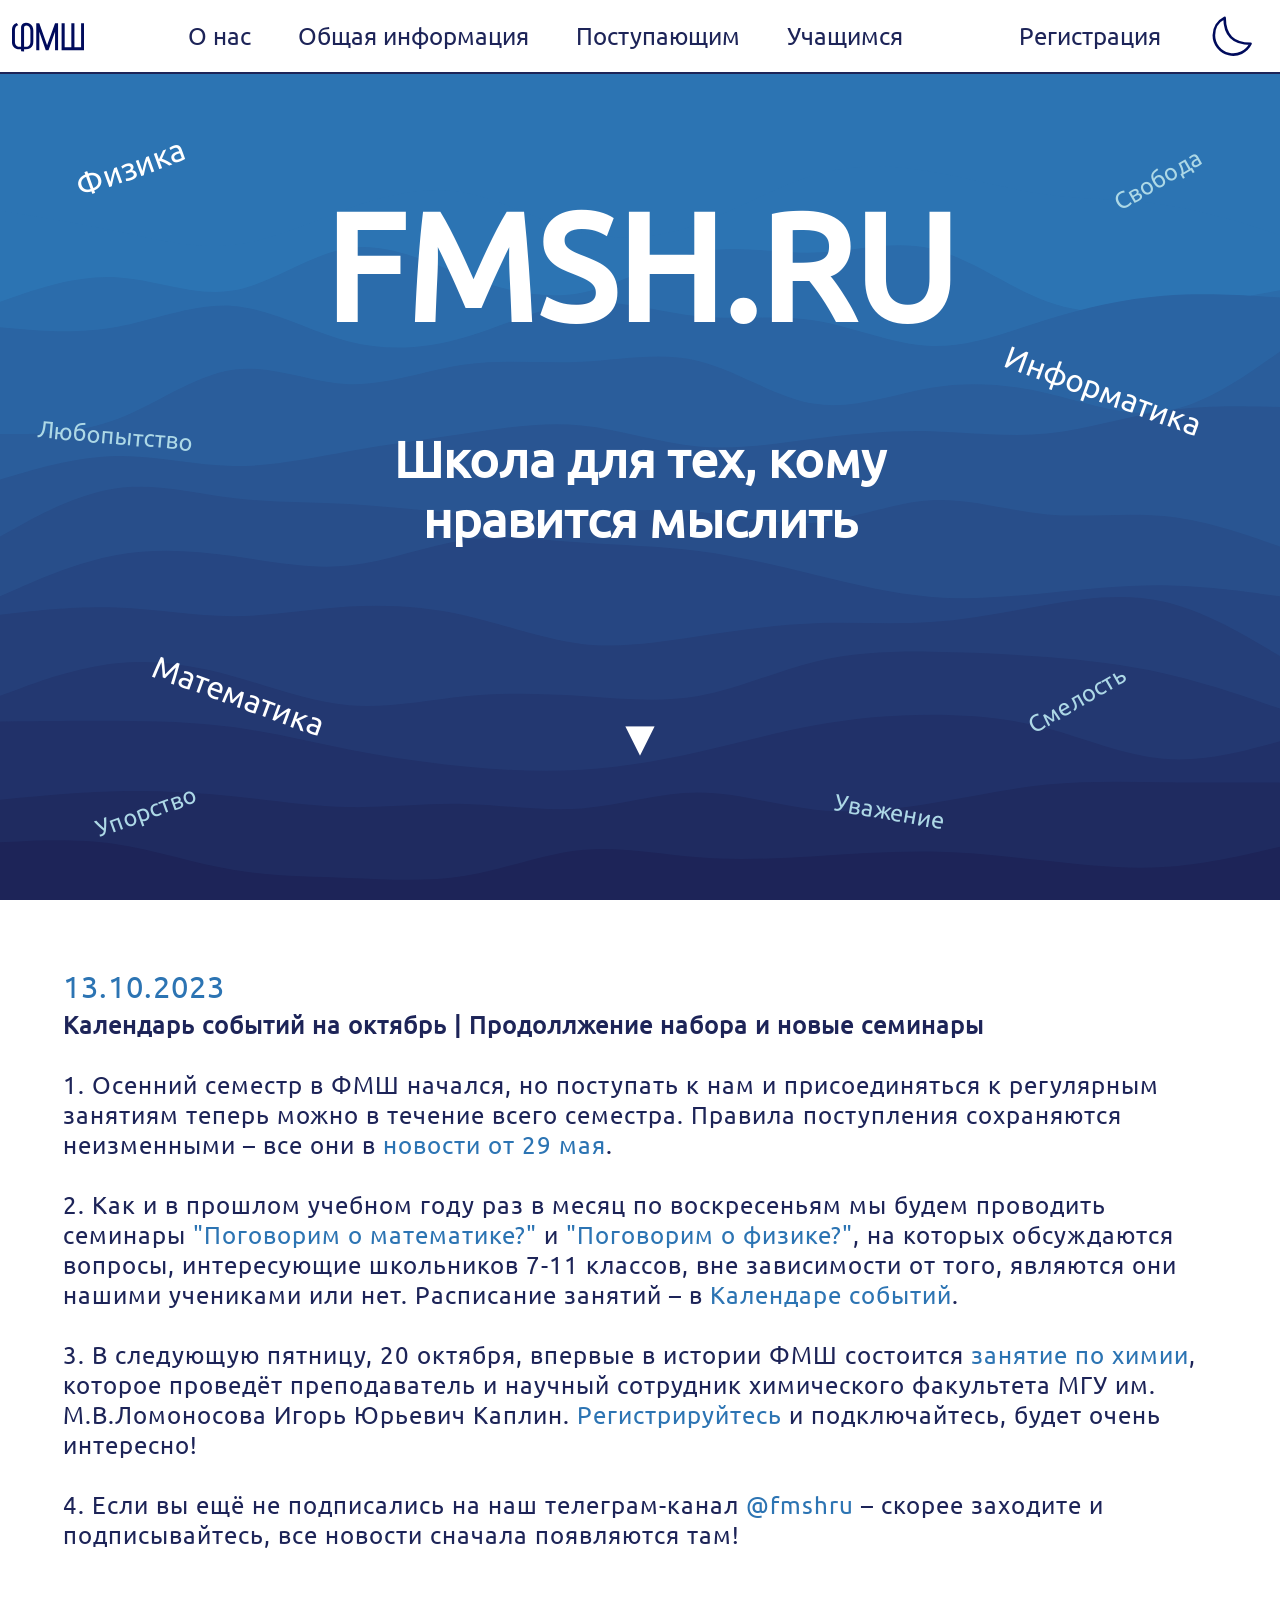
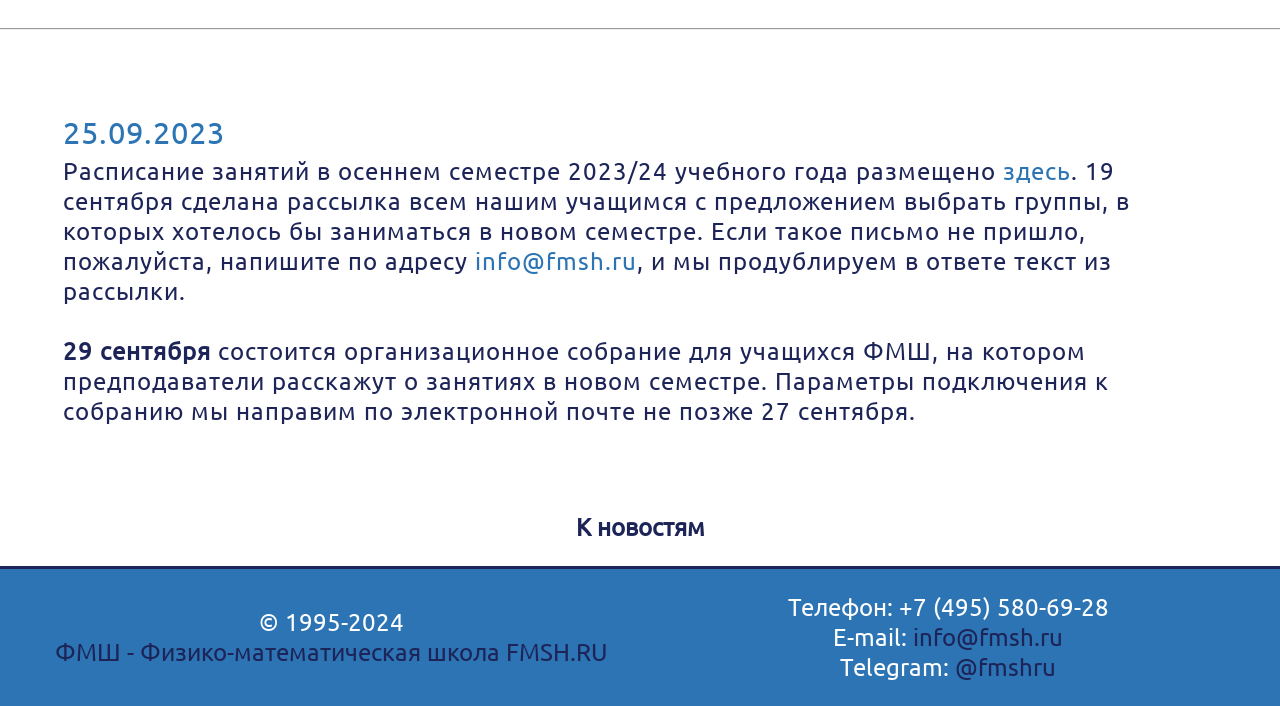
==== index/index.html @ 182fb461 "Added the registration page" ====
<!doctype html>
<html lang="ru">

<head>
  <title>ФМШ :: Главная</title>

  <!-- General meta-tags -->
  <meta charset="utf-8">
  <meta name="description" content="Главная страница сайта ФМШ">
  <meta name="keywords" content="ФМШ, физико-математическая, физмат, школа, образование, дополнительное образование, дистант, дистанционное образование, математика, физика, информатика">
  <meta content="width=device-width, initial-scale=1" name="viewport" />

  <!-- Robots' meta-tags -->
  <meta name="robots" content="index, follow">

  <!-- Resources -->
  <link rel="shortcut icon" href="favicon.ico" type="image/x-icon">
  <link rel="stylesheet" href="./css/styles.css">
  <script src="./js/scripts.js"></script>
</head>

<body>
  <div id="header-replacer">
    <!-- This block is used for spacing (as the actual header is removed from page's flow) -->
  </div>
  <div id="header">
    <svg id="main-page-redirector" class="logo cursor-pointer" viewBox="0 0 500 500" xmlns="http://www.w3.org/2000/svg">
      <path d="M 126.655 191.862 L 125.856 190.673 Q 124.646 191.062 124.042 192.026 Q 123.437 192.989 123.437 194.527 L 123.437 200.513 Q 123.437 201.435 123.652 202.194 Q 123.867 202.952 124.329 203.506 Q 124.79 204.059 125.538 204.357 Q 126.286 204.654 127.332 204.654 L 128.049 204.654 L 128.049 205.679 L 129.566 205.863 L 129.566 204.654 L 130.407 204.654 Q 131.76 204.654 132.611 204.141 Q 133.461 203.629 133.851 202.706 Q 134.24 201.784 134.24 200.513 L 134.24 194.67 Q 134.24 193.42 133.789 192.497 Q 133.338 191.575 132.498 191.073 Q 131.657 190.57 130.468 190.57 Q 129.833 190.57 129.382 190.765 Q 128.931 190.96 128.634 191.298 Q 128.336 191.636 128.193 192.067 Q 128.049 192.497 128.049 192.969 L 128.049 203.383 L 127.332 203.383 Q 126.573 203.383 126.04 203.065 Q 125.507 202.747 125.231 202.163 Q 124.954 201.579 124.954 200.841 L 124.954 194.527 Q 124.954 193.707 125.169 193.164 Q 125.384 192.62 125.764 192.303 Q 126.143 191.985 126.655 191.862 Z M 130.407 203.383 L 129.566 203.383 L 129.566 193.276 Q 129.566 192.907 129.669 192.631 Q 129.771 192.354 130.007 192.2 Q 130.243 192.046 130.632 192.046 Q 131.35 192.046 131.821 192.436 Q 132.293 192.825 132.529 193.471 Q 132.764 194.117 132.764 194.916 L 132.764 200.841 Q 132.764 201.579 132.498 202.163 Q 132.231 202.747 131.709 203.065 Q 131.186 203.383 130.407 203.383 Z" transform="matrix(13.681724, 0, 0, 12.94599, -1689.293725, -2309.327882)"/>
      <path d="M 137.254 190.796 L 135.716 190.796 L 135.716 205.146 L 137.254 205.146 L 137.254 195.306 L 140.513 205.146 L 141.907 205.146 L 145.208 195.306 L 145.208 205.146 L 146.725 205.146 L 146.725 190.796 L 145.208 190.796 L 141.19 202.542 Z" transform="matrix(13.681724, 0, 0, 12.94599, -1689.293725, -2309.327882)"/>
      <path d="M 158.348 190.796 L 158.348 203.608 L 154.986 203.608 L 154.986 190.796 L 153.428 190.796 L 153.428 203.608 L 150.066 203.608 L 150.066 190.796 L 148.508 190.796 L 148.508 205.146 L 159.906 205.146 L 159.906 190.796 Z" transform="matrix(13.681724, 0, 0, 12.94599, -1689.293725, -2309.327882)"/>
    </svg>
    <div id="menu" class="navbar">
      <div class="dropdown vertical-align-center">
        <div class="dropbtn">
          <a href="faq.php">О нас</a>
          <div class="dropdown-content">
            <a href="faq.php#about">Что такое ФМШ</a>
            <a href="faq.php#history">История</a>
            <a href="faq.php#admin">Администрация</a>
            <a href="teachers.php">Преподаватели</a>
            <a href="contacts.php">Контакты</a>
          </div>
        </div>
      </div>
      <div class="dropdown vertical-align-center">
        <div class="dropbtn">
          <a href="news.php">Общая информация</a>
          <div class="dropdown-content">
            <a href="news.php">Новости</a>
            <a href="calendar.php">Календарь событий</a>
          </div>
        </div>
      </div>
      <div class="dropdown vertical-align-center">
        <div class="dropbtn">
          <a href="Entrance.php">Поступающим</a>
          <div class="dropdown-content">
            <a href="Entrance.php">Главное</a>
            <a href="resultExamen.php">Результаты экзаменов</a>
            <a href="variant.php">Варианты прошлых лет</a>
          </div>
        </div>
      </div>
      <div class="dropdown vertical-align-center">
        <div class="dropbtn">
          <a href="timetable.php">Учащимся</a>
          <div class="dropdown-content">
            <a href="timetable.php">Расписание</a>
            <a href="mathematics.php">Математика</a>
            <a href="physics.php">Физика</a>
            <a href="informatics.php">Информатика</a>
          </div>
        </div>
      </div>
    </div>
    <div class="horizontal-align-center">
      <a href="register.php" id="register">Регистрация</a>
      <svg xmlns="http://www.w3.org/2000/svg" class="x-small-padding logo cursor-pointer" id="theme-switcher" fill="none" viewBox="0 0 24 24" color="#000000"><path stroke="#000000" stroke-width="1.3" stroke-linecap="round" stroke-linejoin="round" d="M3 11.507a9.493 9.493 0 0 0 18 4.219c-8.507 0-12.726-4.22-12.726-12.726A9.494 9.494 0 0 0 3 11.507Z"></path></svg>
    </div>
  </div>
  <div id="mobile-navbar">
    <!-- The mobile navbar is only shown on devices with appropriate screen sizes -->
    <div class="vertical-align-center">
      <!-- Mobile registration icon SVG -->
      <svg xmlns="http://www.w3.org/2000/svg" id="menu-button" class="emoji small-padding cursor-pointer" fill="none" viewBox="0 0 24 24" color="#000000"><path stroke="#000000" stroke-width="1.3" stroke-linecap="round" stroke-linejoin="round" d="M3 5h18M3 12h18M3 19h18"></path></svg>
    </div>
    <div class="mobile-navbar-link">
      <a href="faq.php">О нас</a>
    </div>
    <div class="mobile-navbar-link">
      <a href="news.php">Новости</a>
    </div>
    <div class="mobile-navbar-link">
      <a href="Entrance.php">Поступающим</a>
    </div>
    <div class="mobile-navbar-link">
      <a href="timetable.php">Учащимся</a>
    </div>
  </div>

  <div id="content">
    <div id="main-block">
      <div id="words">
        <!-- Holder of any background words on the main page, it doesn't interfere with page's flow -->
        <!-- Subjects and principles elements are generated dynamically with JS -->
        <div id="subjects"></div>
        <div id="principles"></div>
      </div>
      <div class="screen-third small-padding">
        <!-- This block is a spacing block -->
      </div>
      <div class="screen-third">
        <div id="website-name" class="vertical-align-center" style="flex: 1">
          <h1>FMSH.RU</h1>
        </div>
        <div id="slogan" class="vertical-align-center" style="flex: 1">
          <h2>Школа для тех, кому нравится мыслить</h2>
        </div>
        <div class="vertical-align-center" style="flex: 1">
          <h3 id="scroller-1" class="floating cursor-pointer scroller">
            ▼
          </h3>
        </div>
      </div>
      <div class="screen-third small-padding">
        <!-- This block is a spacing block -->
      </div>
    </div>
    <div id="news">
      <div id="article-1" class="article">
        <div class="date">13.10.2023</div>
        <div class="article-text">
          <!-- Article's text should be located below -->
          <b>Календарь событий на октябрь | Продоллжение набора и новые семинары</b>
          <br><br>
          1. Осенний семестр в ФМШ начался, но поступать к нам и присоединяться к регулярным занятиям теперь можно в течение всего семестра. Правила поступления сохраняются неизменными – все они в <a href="#20230529">новости от 29 мая</a>.
          <br><br>
          2. Как и в прошлом учебном году раз в месяц по воскресеньям мы будем проводить семинары <a href="https://fmsh.ru/register.php?event=0dd71e706b844d7f4b781d222c8feb72">"Поговорим о математике?"</a> и <a href="https://fmsh.ru/register.php?event=3db3036c320fc97c6e656b41b08ceb99">"Поговорим о физике?"</a>, на которых обсуждаются вопросы, интересующие школьников 7-11 классов, вне зависимости от того, являются они нашими учениками или нет. Расписание занятий – в <a href="https://fmsh.ru/calendar.php">Календаре событий</a>.
          <br><br>
          3. В следующую пятницу, 20 октября, впервые в истории ФМШ состоится <a href="https://fmsh.ru/calendar.php#20231020">занятие по химии</a>, которое проведёт преподаватель и научный сотрудник химического факультета МГУ им. М.В.Ломоносова Игорь Юрьевич Каплин. <a href="https://fmsh.ru/register.php?event=101f2c8f809dcdaf25b923acf582dee6">Регистрируйтесь</a> и подключайтесь, будет очень интересно!
          <br><br>
          4. Если вы ещё не подписались на наш телеграм-канал <a href="https://t.me/fmshru">@fmshru</a> – скорее заходите и подписывайтесь, все новости сначала появляются там!
        </div>
      </div>
      <hr>
      <div id="article-2" class="article">
        <div class="date">25.09.2023</div>
        <div class="article-text">
          <!-- Article's text should be located below -->
          Расписание занятий в осеннем семестре 2023/24 учебного года размещено <a href="https://fmsh.ru/timetable.php">здесь</a>. 19 сентября сделана рассылка всем нашим учащимся с предложением выбрать группы, в которых хотелось бы заниматься в новом семестре. Если такое письмо не пришло, пожалуйста, напишите по адресу <a href="mailto:info@fmsh.ru">info@fmsh.ru</a>, и мы продублируем в ответе текст из рассылки.
          <br><br>
          <b>29 сентября</b> состоится организационное собрание для учащихся ФМШ, на котором предподаватели расскажут о занятиях в новом семестре. Параметры подключения к собранию мы направим по электронной почте не позже 27 сентября.
        </div>
      </div>
      <!-- The following div is basically a button that redirects user to the news page -->
      <div class="vertical-align-center">
        <div class="horizontal-align-center">
          <a id="show-more-button" href="/news.php"><b>К новостям</b></a>
        </div>
      </div>
    </div>
  </div>

  <div id="footer">
    <div id="copyright">
      © 1995-2024 <a href="mailto:info@fmsh.ru">ФМШ - Физико-математическая школа FMSH.RU</a>
    </div>
    <div id="contacts">
      <div id="phone">Телефон: +7 (495) 580-69-28</div>
      <div id="email">
        E-mail: <a href="mailto:info@fmsh.ru">info@fmsh.ru</a>
      </div>
      <div id="telegram">
        Telegram: <a href="https://t.me/fmshru">@fmshru</a>
      </div>
    </div>
  </div>
  <div id="mobile-footer">
    <!-- The mobile footer is only shown on devices with appropriate screen sizes -->
    <div>
      <div id="copyright-mobile">
        © 1995-2024 <a href="mailto:info@fmsh.ru">ФМШ - Физико-математическая школа FMSH.RU</a>
      </div>
    </div>
    <div id="mobile-contacts">
      <!-- SVG's in the footer are responsible for telegram icon, phone icon and email icon, respectively -->
      <div id="telegram-mobile">
        <svg width="2em" height="2em" class="emoji xx-small-padding cursor-pointer" stroke-width="1.3" viewBox="0 0 24 24" fill="none" xmlns="http://www.w3.org/2000/svg" color="#000000"><path d="M21 5L2 12.5L9 13.5M21 5L18.5 20L9 13.5M21 5L9 13.5M9 13.5V19L12.2488 15.7229" stroke="#000000" stroke-width="1.3" stroke-linecap="round" stroke-linejoin="round"></path>
          <a href="https://t.me/fmshru"></a>
        </svg>
      </div>
      <div id="phone-mobile">
        <svg width="2em" height="2em" class="emoji xx-small-padding cursor-pointer" stroke-width="1.3" viewBox="0 0 24 24" fill="none" xmlns="http://www.w3.org/2000/svg" color="#000000"><path d="M18.1182 14.702L14 15.5C11.2183 14.1038 9.5 12.5 8.5 10L9.26995 5.8699L7.81452 2L4.0636 2C2.93605 2 2.04814 2.93178 2.21654 4.04668C2.63695 6.83 3.87653 11.8765 7.5 15.5C11.3052 19.3052 16.7857 20.9564 19.802 21.6127C20.9668 21.8662 22 20.9575 22 19.7655L22 16.1812L18.1182 14.702Z" stroke="#000000" stroke-width="1.3" stroke-linecap="round" stroke-linejoin="round"></path>
        </svg>
      </div>
      <div id="email-mobile">
        <svg width="2em" height="2em" class="emoji xx-small-padding cursor-pointer" stroke-width="1.3" viewBox="0 0 24 24" fill="none" xmlns="http://www.w3.org/2000/svg" color="#000000"><path d="M7 9L12 12.5L17 9" stroke="#000000" stroke-width="1.3" stroke-linecap="round" stroke-linejoin="round"></path><path d="M2 17V7C2 5.89543 2.89543 5 4 5H20C21.1046 5 22 5.89543 22 7V17C22 18.1046 21.1046 19 20 19H4C2.89543 19 2 18.1046 2 17Z" stroke="#000000" stroke-width="1.3"></path>
          <a href="mailto:info@fmsh.ru"></a>
        </svg>
      </div>
    </div> 
  </div>
</body>
</html>
---- index/css/styles.css ----
/* DIFFERENT MEDIA SETTINGS */
@media screen and (min-width: 1600px) {
    :root {
        --dark-blue: #1d2458;
        --blue: #2C74B3;
        --white: #ffffff;
        --theme-emoji-bright: invert(13%) sepia(42%) saturate(3586%) hue-rotate(220deg) brightness(86%) contrast(127%);
        --theme-emoji-dark: invert(100%) sepia(5%) saturate(19%) hue-rotate(180deg) brightness(106%) contrast(105%);
        
        --header-height: 3rem;

        --proportional-padding: 2em;
        --proportional-small-padding: 1em;
        --proportional-x-small-padding: 0.5em;
        --proportional-xx-small-padding: 0.25em;
        --vertical-proportional-small-padding: 0.8em 1em;

        --small-font-size: 75%;
    }
    .navbar {
        margin-top: auto;
        margin-bottom: auto;
        display: inline-block;
        overflow: hidden;
        background-color: inherit;
        display: flex;
        flex-direction: row;
        justify-content: center;
        align-content: center;
        flex-wrap: wrap;
        height: 100%;
    }
    #mobile-navbar {
        display: none;
    }
    #main-block > * {
        text-align: center;
    }
    #main-block h1 {
        font-size: 200px;
        margin-bottom: 0;
    }
    #main-block h2 {
        font-size: 75px;
        margin: 0;
    }
    #main-block h3 {
        font-size: 75px;
        margin-top: 0;
    }
    #mobile-footer {
        display: none;
    }
    #footer {
        display: flex;
    }
}
@media screen and (max-width: 1600px) and (min-width: 950px) {
    :root {
        --dark-blue: #1d2458;
        --blue: #2C74B3;
        --white: #ffffff;
        --theme-emoji-bright: invert(13%) sepia(42%) saturate(3586%) hue-rotate(220deg) brightness(86%) contrast(127%);
        --theme-emoji-dark: invert(100%) sepia(5%) saturate(19%) hue-rotate(180deg) brightness(106%) contrast(105%);
        
        --header-height: 3rem;

        --proportional-padding: 2em;
        --proportional-small-padding: 1em;
        --proportional-x-small-padding: 0.5em;
        --proportional-xx-small-padding: 0.25em;
        --vertical-proportional-small-padding: 0.8em 1em;

        --small-font-size: 75%;
    }
    .navbar {
        margin-top: auto;
        margin-bottom: auto;
    
        display: inline-block;
    
        overflow: hidden;
    
        background-color: inherit;
    
        display: flex;
        flex-direction: row;
        justify-content: center;
        align-content: center;
        flex-wrap: wrap;
    
        height: 100%;
    }
    #mobile-navbar {
        display: none;
    }
    #main-block > * {
        text-align: center;
    }
    #main-block h1 {
        font-size: 150px;
        margin-bottom: 0;
    }
    #main-block h2 {
        font-size: 50px;
        margin: 0;
    }
    #main-block h3 {
        font-size: 50px;
        margin-top: 0;
    }
    #mobile-footer {
        display: none;
    }
    #footer {
        display: flex;
    }
}
@media screen and (max-width: 950px) and (min-width: 720px) {
    :root {
        --dark-blue: #1d2458;
        --blue: #2C74B3;
        --white: #ffffff;
        --theme-emoji-bright: invert(13%) sepia(42%) saturate(3586%) hue-rotate(220deg) brightness(86%) contrast(127%);
        --theme-emoji-dark: invert(100%) sepia(5%) saturate(19%) hue-rotate(180deg) brightness(106%) contrast(105%);
        
        --header-height: 3rem;

        --proportional-padding: 2em 1em;
        --proportional-small-padding: 0.5em;
        --proportional-x-small-padding: 0.5em 0.2em;
        --proportional-xx-small-padding: 0.25em 0.1em;
        --vertical-proportional-small-padding: 1em 0.5em;

        --small-font-size: 75%;
    }
    .navbar {
        margin-top: auto;
        margin-bottom: auto;
    
        display: inline-block;
    
        overflow: hidden;
    
        background-color: inherit;
    
        display: flex;
        flex-direction: row;
        justify-content: center;
        align-content: center;
        flex-wrap: wrap;
    
        height: 100%;
    }
    #mobile-navbar {
        display: none;
    }
    #main-block > * {
        text-align: center;
    }
    #main-block h1 {
        font-size: 130px;
        margin-bottom: 10%;
    }
    #main-block h2 {
        font-size: 50px;
        margin: 0;
    }
    #main-block h3 {
        font-size: 50px;
        margin-top: 10%;
    }
    #mobile-footer {
        display: none;
    }
    #footer {
        display: flex;
    }
    #words {
        display: none;
    }
}
@media screen and (max-width: 720px) and (min-width: 320px) and (orientation: portrait) {
    :root {
        --dark-blue: #1d2458;
        --blue: #2C74B3;
        --white: #ffffff;
        --theme-emoji-bright: invert(13%) sepia(42%) saturate(3586%) hue-rotate(220deg) brightness(86%) contrast(127%);
        --theme-emoji-dark: invert(100%) sepia(5%) saturate(19%) hue-rotate(180deg) brightness(106%) contrast(105%);
        
        --header-height: 3rem;

        --proportional-padding: 1em;
        --proportional-small-padding: 0.5em;
        --proportional-x-small-padding: 0.2em;
        --proportional-xx-small-padding: 0.1em;
        --vertical-proportional-small-padding: 1em 0.5em;

        --small-font-size: 75%;
    }
    .navbar {
        display: none;
    }
    #mobile-navbar {
        z-index: 3;
        display: block;
        position: fixed;
        bottom: calc(var(--header-height) / 2);
        right: calc(var(--header-height) / 2);
        width: var(--header-height);
        height: var(--header-height);
        border-radius: 50%;
        background-color: var(--white);
        border: 2px solid var(--dark-blue);
    }
    .mobile-navbar-link {
        position: relative;
        bottom: calc((var(--header-height)) * 5);
        transform: translateX(150%);
        margin: 0.1em;
        background-color: var(--white);
        color: var(--dark-blue);
        padding: var(--proportional-small-padding);
        width: max-content;
        max-height: var(--header-height);
        text-align: right;
        float: right;
        border: 2px solid var(--dark-blue);
        border-radius: 5px;
        overflow: hidden;
    }
    @keyframes appear {
        0% {
            transform: translateX(150%);
        }
        100% {
            transform: translateX(0);
        }
    }
    @-o-keyframes appear {
        0% {
            transform: translateX(150%);
        }
        100% {
            transform: translateX(0);
        }
    }
    @-moz-keyframes appear {
        0% {
            transform: translateX(150%);
        }
        100% {
            transform: translateX(0);
        }
    }
    @-webkit-keyframes appear {
        0% {
            transform: translateX(150%);
        }
        100% {
            transform: translateX(0);
        }
    }
    .appearing {
        animation: appear 0.2s ease-in forwards;
        -moz-animation: appear 0.2s ease-in forwards;
        -o-animation: appear 0.2s ease-in forwards;
        -webkit-animation: appear 0.2s ease-in forwards;
    }
    @keyframes disappear {
        0% {
            transform: translateX(0);
        }
        100% {
            transform: translateX(150%);
        }
    }
    @-o-keyframes disappear {
        0% {
            transform: translateX(0);
        }
        100% {
            transform: translateX(150%);
        }
    }
    @-moz-keyframes disappear {
        0% {
            transform: translateX(0);
        }
        100% {
            transform: translateX(150%);
        }
    }
    @-webkit-keyframes disappear {
        0% {
            transform: translateX(0);
        }
        100% {
            transform: translateX(150%);
        }
    }
    .disappearing {
        animation: disappear 0.2s ease-out forwards;
        -moz-animation: disappear 0.2s ease-out forwards;
        -o-animation: disappear 0.2s ease-out forwards;
        -webkit-animation: disappear 0.2s ease-out forwards;
    }
    @keyframes rotate {
        0% {
            rotate: 0;
        }
        100% {
            rotate: -90deg;
        }
    }
    @-o-keyframes rotate {
        0% {
            rotate: 0;
        }
        100% {
            rotate: -90deg;
        }
    }
    @-moz-keyframes rotate {
        0% {
            rotate: 0;
        }
        100% {
            rotate: -90deg;
        }
    }
    @-webkit-keyframes rotate {
        0% {
            rotate: 0;
        }
        100% {
            rotate: -90deg;
        }
    }
    .rotating {
        animation: rotate 0.2s ease-in forwards;
        -moz-animation: rotate 0.2s ease-in forwards;
        -o-animation: rotate 0.2s ease-in forwards;
        -webkit-animation: rotate 0.2s ease-in forwards;
    }
    @keyframes rotate-back {
        0% {
            rotate: -90deg;
        }
        100% {
            rotate: 0;
        }
    }
    @-o-keyframes rotate-back {
        0% {
            rotate: -90deg;
        }
        100% {
            rotate: 0;
        }
    }
    @-moz-keyframes rotate-back {
        0% {
            rotate: -90deg;
        }
        100% {
            rotate: 0;
        }
    }
    @-webkit-keyframes rotate-back {
        0% {
            rotate: -90deg;
        }
        100% {
            rotate: 0;
        }
    }
    .rotating-back {
        animation: rotate-back 0.2s ease-out forwards;
        -moz-animation: rotate-back 0.2s ease-out forwards;
        -o-animation: rotate-back 0.2s ease-out forwards;
        -webkit-animation: rotate-back 0.2s ease-out forwards;
    }
    #main-block > * {
        text-align: center;
        margin: 0;
    }
    #main-block h1 {
        font-size: 450%;
        margin-bottom: 10%;
        margin-top: 70%;
    }
    #main-block h3 {
        font-size: 200%;
        margin-bottom: 70%;
        margin-top: 10%;
    }
    body {
        overflow-y: scroll;
        overflow-x: hidden;
        scrollbar-width: none; /* Firefox */
        -ms-overflow-style: none;  /* Internet Explorer 10+ */
    }
    body::-webkit-scrollbar { /* WebKit */
        overflow-x: hidden;
        width: 0;
        height: 0;
    }
    #register {
        border-radius: 5px;
    }
    #mobile-footer {
        display: flex;
    }
    #footer {
        display: none;
    }
    #words {
        display: none;
    }
}
@media screen and (max-width: 320px) and (orientation: portrait) {
    :root {
        --dark-blue: #1d2458;
        --blue: #2C74B3;
        --white: #ffffff;
        --theme-emoji-bright: invert(13%) sepia(42%) saturate(3586%) hue-rotate(220deg) brightness(86%) contrast(127%);
        --theme-emoji-dark: invert(100%) sepia(5%) saturate(19%) hue-rotate(180deg) brightness(106%) contrast(105%);
        
        --header-height: 3rem;

        --proportional-padding: 1em;
        --proportional-small-padding: 0.5em;
        --proportional-x-small-padding: 0.2em;
        --proportional-xx-small-padding: 0.1em;
        --vertical-proportional-small-padding: 1.2em 0.5em;

        --small-font-size: 75%;
    }
    .navbar {
        display: none;
    }
    #mobile-navbar {
        z-index: 3;
        display: block;
        position: fixed;
        bottom: calc(var(--header-height) / 2);
        right: calc(var(--header-height) / 4);
        width: var(--header-height);
        height: var(--header-height);
        border-radius: 50%;
        background-color: var(--white);
        border: 2px solid var(--dark-blue);
    }
    .mobile-navbar-link {
        position: relative;
        bottom: calc((var(--header-height)) * 5);
        transform: translateX(150%);
        margin: 0.1em;
        background-color: var(--white);
        color: var(--dark-blue);
        padding: var(--proportional-small-padding);
        width: max-content;
        max-height: var(--header-height);
        text-align: right;
        float: right;
        border: 2px solid var(--dark-blue);
        border-radius: 5px;
        overflow: hidden;
    }
    @keyframes appear {
        0% {
            transform: translateX(150%);
        }
        100% {
            transform: translateX(0);
        }
    }
    @-o-keyframes appear {
        0% {
            transform: translateX(150%);
        }
        100% {
            transform: translateX(0);
        }
    }
    @-moz-keyframes appear {
        0% {
            transform: translateX(150%);
        }
        100% {
            transform: translateX(0);
        }
    }
    @-webkit-keyframes appear {
        0% {
            transform: translateX(150%);
        }
        100% {
            transform: translateX(0);
        }
    }
    .appearing {
        animation: appear 0.2s ease-in forwards;
        -moz-animation: appear 0.2s ease-in forwards;
        -o-animation: appear 0.2s ease-in forwards;
        -webkit-animation: appear 0.2s ease-in forwards;
    }
    @keyframes disappear {
        0% {
            transform: translateX(0);
        }
        100% {
            transform: translateX(150%);
        }
    }
    @-o-keyframes disappear {
        0% {
            transform: translateX(0);
        }
        100% {
            transform: translateX(150%);
        }
    }
    @-moz-keyframes disappear {
        0% {
            transform: translateX(0);
        }
        100% {
            transform: translateX(150%);
        }
    }
    @-webkit-keyframes disappear {
        0% {
            transform: translateX(0);
        }
        100% {
            transform: translateX(150%);
        }
    }
    .disappearing {
        animation: disappear 0.2s ease-out forwards;
        -moz-animation: disappear 0.2s ease-out forwards;
        -o-animation: disappear 0.2s ease-out forwards;
        -webkit-animation: disappear 0.2s ease-out forwards;
    }
    @keyframes rotate {
        0% {
            rotate: 0;
        }
        100% {
            rotate: -90deg;
        }
    }
    @-o-keyframes rotate {
        0% {
            rotate: 0;
        }
        100% {
            rotate: -90deg;
        }
    }
    @-moz-keyframes rotate {
        0% {
            rotate: 0;
        }
        100% {
            rotate: -90deg;
        }
    }
    @-webkit-keyframes rotate {
        0% {
            rotate: 0;
        }
        100% {
            rotate: -90deg;
        }
    }
    .rotating {
        animation: rotate 0.2s ease-in forwards;
        -moz-animation: rotate 0.2s ease-in forwards;
        -o-animation: rotate 0.2s ease-in forwards;
        -webkit-animation: rotate 0.2s ease-in forwards;
    }
    @keyframes rotate-back {
        0% {
            rotate: -90deg;
        }
        100% {
            rotate: 0;
        }
    }
    @-o-keyframes rotate-back {
        0% {
            rotate: -90deg;
        }
        100% {
            rotate: 0;
        }
    }
    @-moz-keyframes rotate-back {
        0% {
            rotate: -90deg;
        }
        100% {
            rotate: 0;
        }
    }
    @-webkit-keyframes rotate-back {
        0% {
            rotate: -90deg;
        }
        100% {
            rotate: 0;
        }
    }
    .rotating-back {
        animation: rotate-back 0.2s ease-out forwards;
        -moz-animation: rotate-back 0.2s ease-out forwards;
        -o-animation: rotate-back 0.2s ease-out forwards;
        -webkit-animation: rotate-back 0.2s ease-out forwards;
    }
    #main-block > * {
        text-align: center;
        margin: 0;
    }
    #main-block h1 {
        font-size: 400%;
        margin-bottom: 10%;
        margin-top: 70%;
    }
    #main-block h3 {
        font-size: 200%;
        margin-bottom: 70%;
        margin-top: 10%;
    }
    body {
        overflow-y: scroll;
        overflow-x: hidden;
        scrollbar-width: none; /* Firefox */
        -ms-overflow-style: none;  /* Internet Explorer 10+ */
    }
    body::-webkit-scrollbar { /* WebKit */
        overflow-x: hidden;
        width: 0;
        height: 0;
    }
    #register {
        border-radius: 5px;
    }
    #mobile-footer {
        display: flex;
    }
    #footer {
        display: none;
    }
    #words {
        display: none;
    }
}
@media screen and (max-width: 720px) and (min-width: 320px) and (orientation: landscape) {
    :root {
        --dark-blue: #1d2458;
        --blue: #2C74B3;
        --white: #ffffff;
        --theme-emoji-bright: invert(13%) sepia(42%) saturate(3586%) hue-rotate(220deg) brightness(86%) contrast(127%);
        --theme-emoji-dark: invert(100%) sepia(5%) saturate(19%) hue-rotate(180deg) brightness(106%) contrast(105%);
        
        --header-height: 3rem;

        --proportional-padding: 1em;
        --proportional-small-padding: 0.5em;
        --proportional-x-small-padding: 0.2em;
        --proportional-xx-small-padding: 0.1em;
        --vertical-proportional-small-padding: 1em 0.5em;

        --small-font-size: 75%;
    }
    .navbar {
        display: none;
    }
    #mobile-navbar {
        z-index: 3;
        display: block;
        position: fixed;
        bottom: calc(var(--header-height) / 2);
        right: calc(var(--header-height) / 2);
        width: var(--header-height);
        height: var(--header-height);
        border-radius: 50%;
        background-color: var(--white);
        border: 2px solid var(--dark-blue);
    }
    .mobile-navbar-link {
        position: relative;
        bottom: calc((var(--header-height)) * 5);
        transform: translateX(150%);
        margin: 0.1em;
        background-color: var(--white);
        color: var(--dark-blue);
        padding: var(--proportional-small-padding);
        width: max-content;
        max-height: var(--header-height);
        text-align: right;
        float: right;
        border: 2px solid var(--dark-blue);
        border-radius: 5px;
        overflow: hidden;
    }
    @keyframes appear {
        0% {
            transform: translateX(150%);
        }
        100% {
            transform: translateX(0);
        }
    }
    @-o-keyframes appear {
        0% {
            transform: translateX(150%);
        }
        100% {
            transform: translateX(0);
        }
    }
    @-moz-keyframes appear {
        0% {
            transform: translateX(150%);
        }
        100% {
            transform: translateX(0);
        }
    }
    @-webkit-keyframes appear {
        0% {
            transform: translateX(150%);
        }
        100% {
            transform: translateX(0);
        }
    }
    .appearing {
        animation: appear 0.2s ease-in forwards;
        -moz-animation: appear 0.2s ease-in forwards;
        -o-animation: appear 0.2s ease-in forwards;
        -webkit-animation: appear 0.2s ease-in forwards;
    }
    @keyframes disappear {
        0% {
            transform: translateX(0);
        }
        100% {
            transform: translateX(150%);
        }
    }
    @-o-keyframes disappear {
        0% {
            transform: translateX(0);
        }
        100% {
            transform: translateX(150%);
        }
    }
    @-moz-keyframes disappear {
        0% {
            transform: translateX(0);
        }
        100% {
            transform: translateX(150%);
        }
    }
    @-webkit-keyframes disappear {
        0% {
            transform: translateX(0);
        }
        100% {
            transform: translateX(150%);
        }
    }
    .disappearing {
        animation: disappear 0.2s ease-out forwards;
        -moz-animation: disappear 0.2s ease-out forwards;
        -o-animation: disappear 0.2s ease-out forwards;
        -webkit-animation: disappear 0.2s ease-out forwards;
    }
    @keyframes rotate {
        0% {
            rotate: 0;
        }
        100% {
            rotate: -90deg;
        }
    }
    @-o-keyframes rotate {
        0% {
            rotate: 0;
        }
        100% {
            rotate: -90deg;
        }
    }
    @-moz-keyframes rotate {
        0% {
            rotate: 0;
        }
        100% {
            rotate: -90deg;
        }
    }
    @-webkit-keyframes rotate {
        0% {
            rotate: 0;
        }
        100% {
            rotate: -90deg;
        }
    }
    .rotating {
        animation: rotate 0.2s ease-in forwards;
        -moz-animation: rotate 0.2s ease-in forwards;
        -o-animation: rotate 0.2s ease-in forwards;
        -webkit-animation: rotate 0.2s ease-in forwards;
    }
    @keyframes rotate-back {
        0% {
            rotate: -90deg;
        }
        100% {
            rotate: 0;
        }
    }
    @-o-keyframes rotate-back {
        0% {
            rotate: -90deg;
        }
        100% {
            rotate: 0;
        }
    }
    @-moz-keyframes rotate-back {
        0% {
            rotate: -90deg;
        }
        100% {
            rotate: 0;
        }
    }
    @-webkit-keyframes rotate-back {
        0% {
            rotate: -90deg;
        }
        100% {
            rotate: 0;
        }
    }
    .rotating-back {
        animation: rotate-back 0.2s ease-out forwards;
        -moz-animation: rotate-back 0.2s ease-out forwards;
        -o-animation: rotate-back 0.2s ease-out forwards;
        -webkit-animation: rotate-back 0.2s ease-out forwards;
    }
    #main-block > * {
        text-align: center;
        margin: 0;
    }
    #main-block h1 {
        font-size: 450%;
        margin-bottom: 10%;
        margin-top: 70%;
    }
    #main-block h3 {
        font-size: 200%;
        margin-bottom: 70%;
        margin-top: 10%;
    }
    #slogan {
        display: none;
    }
    body {
        overflow-y: scroll;
        overflow-x: hidden;
        scrollbar-width: none; /* Firefox */
        -ms-overflow-style: none;  /* Internet Explorer 10+ */
    }
    body::-webkit-scrollbar { /* WebKit */
        overflow-x: hidden;
        width: 0;
        height: 0;
    }
    #register {
        border-radius: 5px;
    }
    #mobile-footer {
        display: flex;
    }
    #footer {
        display: none;
    }
    #words {
        display: none;
    }
}
@media screen and (max-width: 320px) and (orientation: landscape) {
    :root {
        --dark-blue: #1d2458;
        --blue: #2C74B3;
        --white: #ffffff;
        --theme-emoji-bright: invert(13%) sepia(42%) saturate(3586%) hue-rotate(220deg) brightness(86%) contrast(127%);
        --theme-emoji-dark: invert(100%) sepia(5%) saturate(19%) hue-rotate(180deg) brightness(106%) contrast(105%);
        
        --header-height: 3rem;

        --proportional-padding: 1em;
        --proportional-small-padding: 0.5em;
        --proportional-x-small-padding: 0.2em;
        --proportional-xx-small-padding: 0.1em;
        --vertical-proportional-small-padding: 1.2em 0.5em;

        --small-font-size: 75%;
    }
    .navbar {
        display: none;
    }
    #mobile-navbar {
        z-index: 3;
        display: block;
        position: fixed;
        bottom: calc(var(--header-height) / 2);
        right: calc(var(--header-height) / 4);
        width: var(--header-height);
        height: var(--header-height);
        border-radius: 50%;
        background-color: var(--white);
        border: 2px solid var(--dark-blue);
    }
    .mobile-navbar-link {
        position: relative;
        bottom: calc((var(--header-height)) * 5);
        transform: translateX(150%);
        margin: 0.1em;
        background-color: var(--white);
        color: var(--dark-blue);
        padding: var(--proportional-small-padding);
        width: max-content;
        max-height: var(--header-height);
        text-align: right;
        float: right;
        border: 2px solid var(--dark-blue);
        border-radius: 5px;
        overflow: hidden;
    }
    @keyframes appear {
        0% {
            transform: translateX(150%);
        }
        100% {
            transform: translateX(0);
        }
    }
    @-o-keyframes appear {
        0% {
            transform: translateX(150%);
        }
        100% {
            transform: translateX(0);
        }
    }
    @-moz-keyframes appear {
        0% {
            transform: translateX(150%);
        }
        100% {
            transform: translateX(0);
        }
    }
    @-webkit-keyframes appear {
        0% {
            transform: translateX(150%);
        }
        100% {
            transform: translateX(0);
        }
    }
    .appearing {
        animation: appear 0.2s ease-in forwards;
        -moz-animation: appear 0.2s ease-in forwards;
        -o-animation: appear 0.2s ease-in forwards;
        -webkit-animation: appear 0.2s ease-in forwards;
    }
    @keyframes disappear {
        0% {
            transform: translateX(0);
        }
        100% {
            transform: translateX(150%);
        }
    }
    @-o-keyframes disappear {
        0% {
            transform: translateX(0);
        }
        100% {
            transform: translateX(150%);
        }
    }
    @-moz-keyframes disappear {
        0% {
            transform: translateX(0);
        }
        100% {
            transform: translateX(150%);
        }
    }
    @-webkit-keyframes disappear {
        0% {
            transform: translateX(0);
        }
        100% {
            transform: translateX(150%);
        }
    }
    .disappearing {
        animation: disappear 0.2s ease-out forwards;
        -moz-animation: disappear 0.2s ease-out forwards;
        -o-animation: disappear 0.2s ease-out forwards;
        -webkit-animation: disappear 0.2s ease-out forwards;
    }
    @keyframes rotate {
        0% {
            rotate: 0;
        }
        100% {
            rotate: -90deg;
        }
    }
    @-o-keyframes rotate {
        0% {
            rotate: 0;
        }
        100% {
            rotate: -90deg;
        }
    }
    @-moz-keyframes rotate {
        0% {
            rotate: 0;
        }
        100% {
            rotate: -90deg;
        }
    }
    @-webkit-keyframes rotate {
        0% {
            rotate: 0;
        }
        100% {
            rotate: -90deg;
        }
    }
    .rotating {
        animation: rotate 0.2s ease-in forwards;
        -moz-animation: rotate 0.2s ease-in forwards;
        -o-animation: rotate 0.2s ease-in forwards;
        -webkit-animation: rotate 0.2s ease-in forwards;
    }
    @keyframes rotate-back {
        0% {
            rotate: -90deg;
        }
        100% {
            rotate: 0;
        }
    }
    @-o-keyframes rotate-back {
        0% {
            rotate: -90deg;
        }
        100% {
            rotate: 0;
        }
    }
    @-moz-keyframes rotate-back {
        0% {
            rotate: -90deg;
        }
        100% {
            rotate: 0;
        }
    }
    @-webkit-keyframes rotate-back {
        0% {
            rotate: -90deg;
        }
        100% {
            rotate: 0;
        }
    }
    .rotating-back {
        animation: rotate-back 0.2s ease-out forwards;
        -moz-animation: rotate-back 0.2s ease-out forwards;
        -o-animation: rotate-back 0.2s ease-out forwards;
        -webkit-animation: rotate-back 0.2s ease-out forwards;
    }
    #main-block > * {
        text-align: center;
        margin: 0;
    }
    #main-block h1 {
        font-size: 400%;
        margin-bottom: 10%;
        margin-top: 70%;
    }
    #main-block h3 {
        font-size: 200%;
        margin-bottom: 70%;
        margin-top: 10%;
    }
    #slogan {
        display: none;
    }
    body {
        overflow-y: scroll;
        overflow-x: hidden;
        scrollbar-width: none; /* Firefox */
        -ms-overflow-style: none;  /* Internet Explorer 10+ */
    }
    body::-webkit-scrollbar { /* WebKit */
        overflow-x: hidden;
        width: 0;
        height: 0;
    }
    #register {
        border-radius: 5px;
    }
    #mobile-footer {
        display: flex;
    }
    #footer {
        display: none;
    }
    #words {
        display: none;
    }
}

/* ANIMATIONS */
@keyframes float {
    0% {
        transform: translatey(5px);
    }
    50% {
        transform: translatey(25px);
    }
    100% {
        transform: translatey(5px);
    }
}
@-o-keyframes float {
    0% {
        transform: translatey(5px);
    }
    50% {
        transform: translatey(25px);
    }
    100% {
        transform: translatey(5px);
    }
}
@-moz-keyframes float {
    0% {
        transform: translatey(5px);
    }
    50% {
        transform: translatey(25px);
    }
    100% {
        transform: translatey(5px);
    }
}
@-webkit-keyframes float {
    0% {
        transform: translatey(5px);
    }
    50% {
        transform: translatey(25px);
    }
    100% {
        transform: translatey(5px);
    }
}
@keyframes link_chosen {
    0% {
        text-decoration-color: rgba(0, 0, 0, 0);
    }
    100% {
        text-decoration-color: var(--dark-blue);
    }
}
@-o-keyframes link_chosen {
    0% {
        text-decoration-color: rgba(0, 0, 0, 0);
    }
    100% {
        text-decoration-color: var(--dark-blue);
    }
}
@-moz-keyframes link_chosen {
    0% {
        text-decoration-color: rgba(0, 0, 0, 0);
    }
    100% {
        text-decoration-color: var(--dark-blue);
    }
}
@-webkit-keyframes link_chosen {
    0% {
        text-decoration-color: rgba(0, 0, 0, 0);
    }
    100% {
        text-decoration-color: var(--dark-blue);
    }
}
.floating {
    animation: float 2s ease-in-out infinite;
    -moz-animation: float 2s ease-in-out infinite;
    -o-animation: float 2s ease-in-out infinite;
    -webkit-animation: float 2s ease-in-out infinite;
}

/* GENERAL STYLING */
@font-face {
    font-family: UbuntuRegular;
    src: url("../Ubuntu-Regular.ttf");
}
html, body {
    height: 100%;
    background-color: var(--white);
    font-family: UbuntuRegular;
    font-size: calc(0.75em + 1vw); /* This 'magic value' was discovered by trial-and-error */
    margin: 0;
    box-sizing: border-box;
    -webkit-user-select: none; /* Safari */
    -ms-user-select: none; /* IE 10 and IE 11 */
    user-select: none; /* Standard syntax */
    scroll-behavior: smooth;
}
*, *:before, *:after {
    box-sizing: inherit; /* it's border-box unless specified otherwise */
    /* more about box-sizing: https://developer.mozilla.org/en-US/docs/Web/CSS/box-sizing */
}
*:focus, *:active {
    /* Hiding browser's default outline on clicked links as it's ugly */
    -webkit-tap-highlight-color: transparent;
    outline: none;
    cursor: default;
    -webkit-tap-highlight-color: transparent;
}
/* Styling scrollbars on the page */
* {
    scrollbar-width: auto;
    scrollbar-color: var(--blue) var(--white);
}
*::-webkit-scrollbar-track {
    background: var(--white);
} 
*::-webkit-scrollbar-thumb {
    background-color: var(--blue);
    border-radius: 20px;
    border: 3px solid var(--white);
}
*::-o-scrollbar-track {
    background: var(--white);
} 
*::-o-scrollbar-thumb {
    background-color: var(--blue);
    border-radius: 20px;
    border: 3px solid var(--white);
}
*::-moz-scrollbar-track {
    background: var(--white);
} 
*::-moz-scrollbar-thumb {
    background-color: var(--blue);
    border-radius: 20px;
    border: 3px solid var(--white);
}
/* These two classes are used for alligning elements with the help of 'flex' */
.vertical-align-center {
    display: flex;
    flex-direction: column;
    justify-content: center;
}
.horizontal-align-center {
    display: flex;
    flex-direction: row;
    justify-content: center;
}
/* Following three classes are used for creating different paddings */
.small-padding {
    padding: var(--proportional-small-padding);
}
.x-small-padding {
    padding: var(--proportional-x-small-padding);
}
.xx-small-padding {
    padding: var(--proportional-xx-small-padding);
}
/* These two classes are for emojis and logos styling */
.emoji {
    filter: var(--theme-emoji-bright);
}
.logo {
    filter: var(--theme-emoji-bright);
    margin-left: 0.5em;
    margin-right: 0.5em;
}
/* This class is used for making cursor a pointer when hovered */
.cursor-pointer:hover {
    cursor: pointer;
}
/* The rest of styling rules in the general styling covers element styling */
a {
    display: inline-block;

    color: var(--dark-blue);

    margin-top: auto;
    margin-bottom: auto;

    text-decoration: none;
    text-align: center;
}
button {
    border: none;
    text-align: center;
    text-decoration: none;

    display: block;

    background-color: inherit;
    color: var(--dark-blue);

    cursor: pointer;
}
hr {
    border-right : 0;
    border-left: 0;
    width: 100%;
}

/* HEADER STYLING */
#header-replacer {
    background-color: var(--white);
    width: 100%;
    height: var(--header-height);
}
#header {
    display: flex;
    flex-direction: row;
    justify-content: space-between;
    align-content: center;

    z-index: 3;

    height: var(--header-height);
    position: fixed;
    width: 100%;
    top: 0;
    font-size: var(--small-font-size);
    border-bottom: 2px solid var(--dark-blue);
}
#subjects, #principles {
    position: absolute;
}
#subjects {
    color: white;
}
#principles {
    font-size: 75%;
    color: lightblue;
}
/* This class is used for dynamically created background floating words on the main page */
.floating-word {
    position: absolute;
    z-index: 1;
}
/* The following several classes and styling rules are used in navigation bar styling */
.dropbtn {
    border: none;
    outline: none;
    background-color: inherit;
    margin: 0;
    overflow: hidden;
}
.dropdown:hover {
    background-color: var(--dark-blue);
}
.dropbtn:hover > a {
    color: var(--white);
}
.navbar a {
    padding: var(--vertical-proportional-small-padding);
}
.dropdown-content {
    display: none;
    position: absolute;
    z-index: 1;
    border-radius: 0 0 0.2em 0.2em;
    border-bottom: 2px solid var(--dark-blue);
    border-right: 2px solid var(--dark-blue);
    border-left: 2px solid var(--dark-blue);
    border-top: 2px solid var(--dark-blue);
    background-color: var(--white);
}
.dropdown-content > a {
    float: none;
    display: block;
    text-align: left;
}
.dropdown:hover .dropdown-content {
    display: block;
}
.dropdown-content > :hover, a:hover {
    text-decoration: underline;
    animation: link_chosen 0.5s ease-out forwards;
    -moz-animation: link_chosen 0.5s ease-out forwards;
    -o-animation: link_chosen 0.5s ease-out forwards;
    -webkit-animation: link_chosen 0.5s ease-out forwards;
}
/* These two styling rules are used for styling the register link */
#register:hover, #register:hover > a {
    background-color: var(--dark-blue);
    color: var(--white);
}
#register {
    padding: var(--vertical-proportional-small-padding);
}
/* These classes are used for styling the main content of the page */
#main-block {
    width: 100%;
    height: calc(100vh - var(--header-height));
    display: flex;
    flex-direction: row;
    justify-content: space-evenly;
    align-content: center;
    border-bottom: var(--dark-blue) solid 2px;
    background-image: url( '../main_block_bg_light.svg' );
    background-size: cover;
}
.screen-third {
    flex: 1;
    display: flex;
    height: 100%;
    flex-direction: column;
    justify-content: center;
    align-content: center;
}
.scroller {
    padding: var(--medium-padding);
    z-index: 1;
    text-align: center;
}
.article-text {
    font-size: 75%;
    line-height: normal;
}
.date {
    font-size: 100%;
    color: var(--blue);
}
#scroller-2 {
    font-size: 75%;
    color: var(--dark-blue);
    text-align: center;
    padding: var(--proportional-small-padding);
}
#news {
    display: flex;
    flex-direction: column;
    justify-content: space-around;
    align-content: center;
}
.article {
    color: var(--dark-blue);
    line-height: 1.5em;
    letter-spacing: 1px;
    margin-top: auto;
    margin-bottom: auto;
    padding: var(--proportional-padding);
}
.article a {
    color: var(--blue);
    display: inline;
}
.article a:hover {
    color: var(--dark-blue);
}
#show-more-button {
    font-size: 75%;
    text-align: center;
    cursor: pointer;
    padding: var(--proportional-small-padding);
}

/* FOOTER STYLING */
#footer, #mobile-footer {
    bottom: 0;
    flex-direction: row;
    justify-content: space-around;
    align-content: center;
    flex-wrap: wrap;
    width: 100%;
    background-color: var(--blue);
    color: var(--white);
    border-top: var(--dark-blue);
    border-width: 3px;
    border-style: solid;
    border-right: var(--blue);
    border-left: var(--blue);
    border-bottom: var(--blue);

    font-size: var(--small-font-size);
    padding: var(--proportional-small-padding);
}
#footer a, #mobile-footer a {
    color: var(--dark-blue);
}
#footer a:hover, #mobile-footer a:hover {
    color: var(--white);
}
#footer > *, #mobile-footer > * {
    flex: 1;
    text-align: center;
    display: inline-block;
    margin-top: auto;
    margin-bottom: auto;
}
#mobile-contacts {
    display: flex;
    justify-content: space-evenly;
    margin-right: var(--header-height);
}
#telegram-mobile, #phone-mobile, #email-mobile {
    width: fit-content;
}
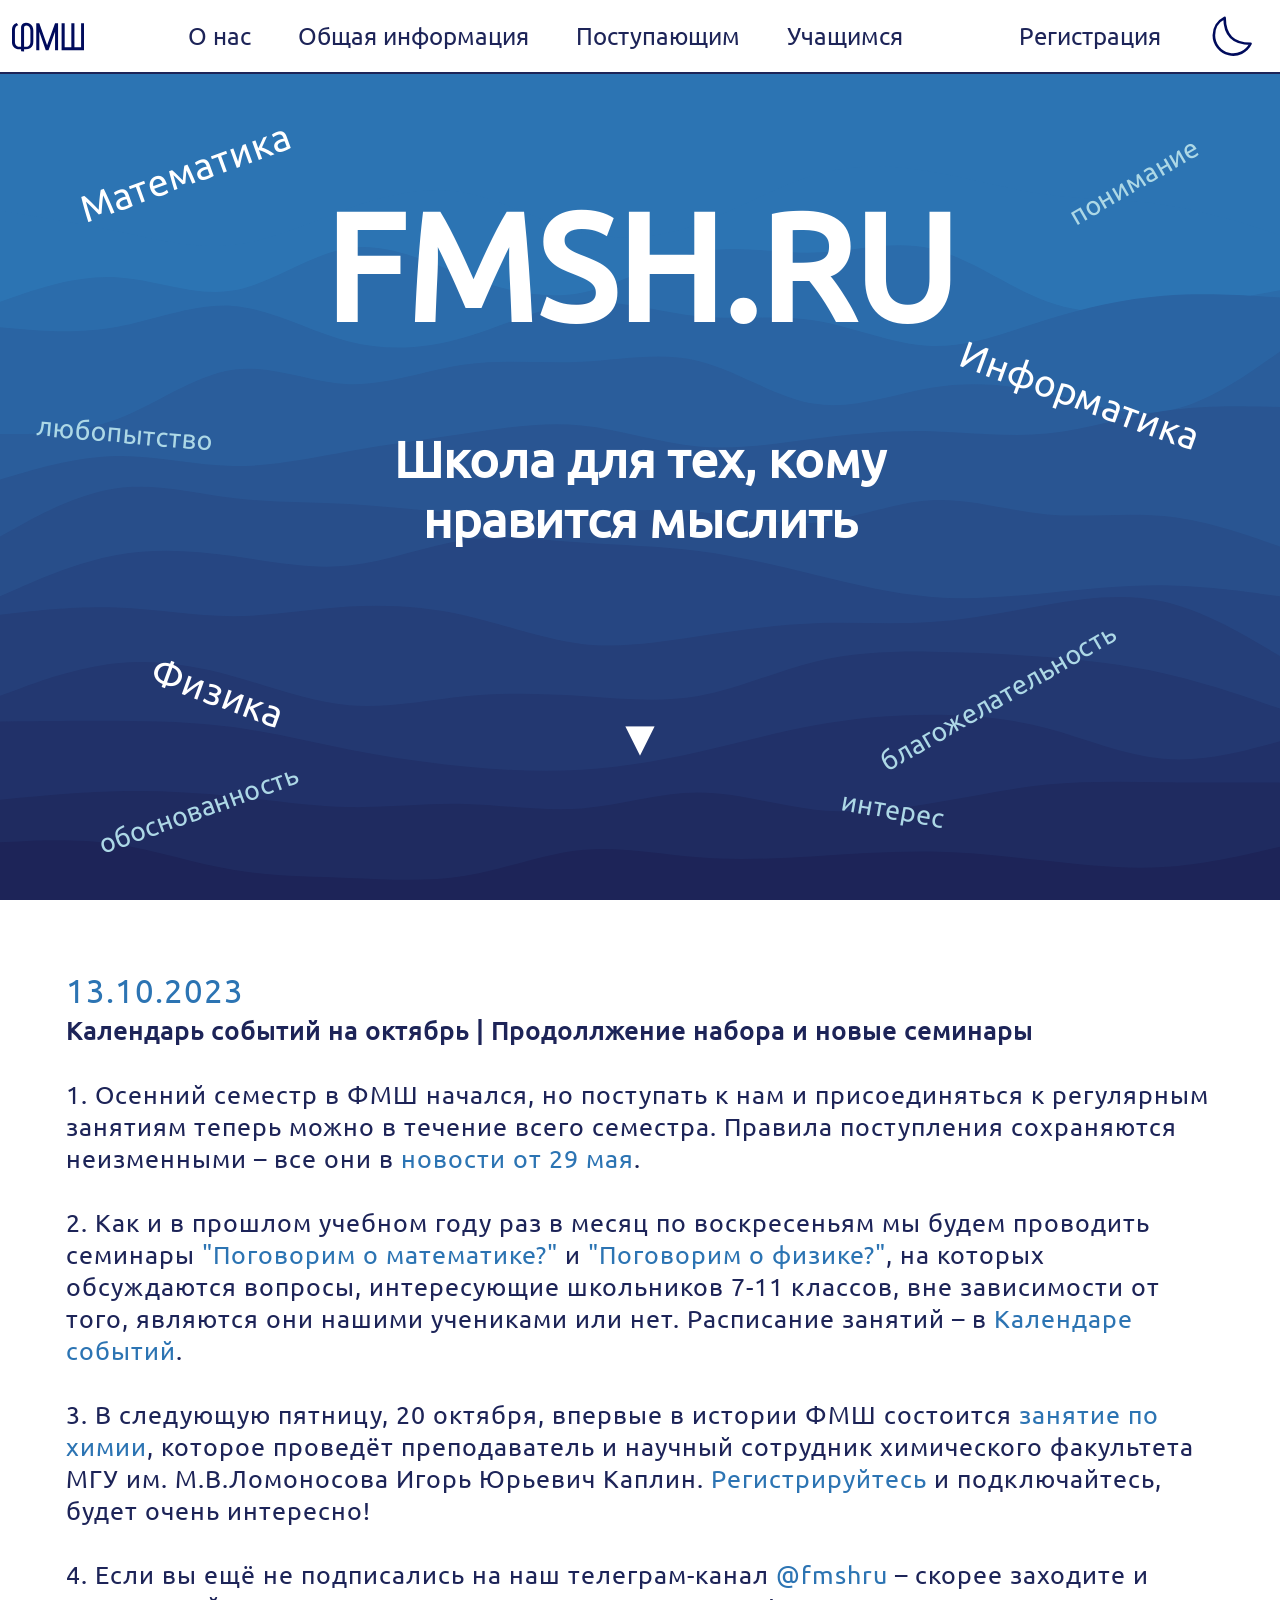
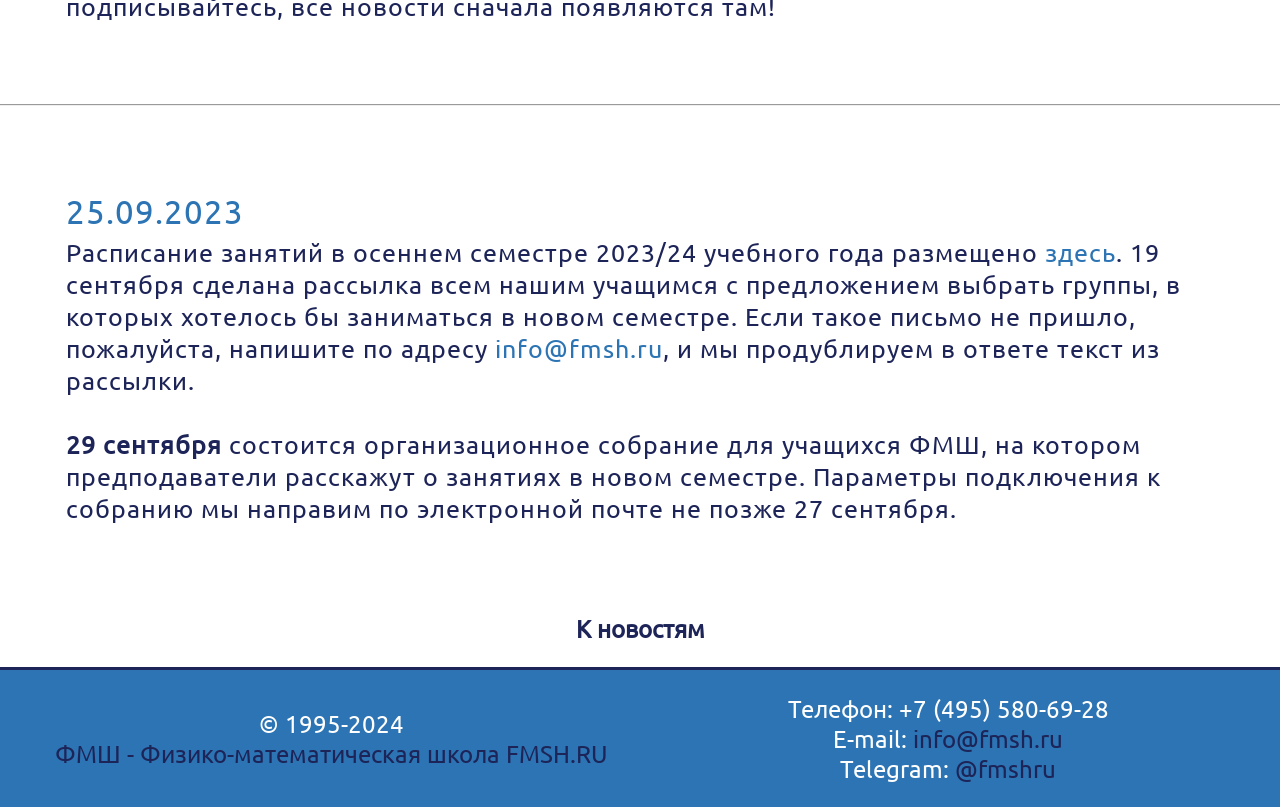
==== commit 820dd011: "Made very good progress on improving accessibility across all pages, calendar is now fully working M" ====
--- a/index/index.html
+++ b/index/index.html
@@ -24,7 +24,7 @@
     <!-- This block is used for spacing (as the actual header is removed from page's flow) -->
   </div>
   <div id="header">
-    <svg id="main-page-redirector" class="logo cursor-pointer" viewBox="0 0 500 500" xmlns="http://www.w3.org/2000/svg">
+    <svg id="main-page-redirector" tabindex="0" role="button" class="logo cursor-pointer colorless" viewBox="0 0 500 500" xmlns="http://www.w3.org/2000/svg">
       <path d="M 126.655 191.862 L 125.856 190.673 Q 124.646 191.062 124.042 192.026 Q 123.437 192.989 123.437 194.527 L 123.437 200.513 Q 123.437 201.435 123.652 202.194 Q 123.867 202.952 124.329 203.506 Q 124.79 204.059 125.538 204.357 Q 126.286 204.654 127.332 204.654 L 128.049 204.654 L 128.049 205.679 L 129.566 205.863 L 129.566 204.654 L 130.407 204.654 Q 131.76 204.654 132.611 204.141 Q 133.461 203.629 133.851 202.706 Q 134.24 201.784 134.24 200.513 L 134.24 194.67 Q 134.24 193.42 133.789 192.497 Q 133.338 191.575 132.498 191.073 Q 131.657 190.57 130.468 190.57 Q 129.833 190.57 129.382 190.765 Q 128.931 190.96 128.634 191.298 Q 128.336 191.636 128.193 192.067 Q 128.049 192.497 128.049 192.969 L 128.049 203.383 L 127.332 203.383 Q 126.573 203.383 126.04 203.065 Q 125.507 202.747 125.231 202.163 Q 124.954 201.579 124.954 200.841 L 124.954 194.527 Q 124.954 193.707 125.169 193.164 Q 125.384 192.62 125.764 192.303 Q 126.143 191.985 126.655 191.862 Z M 130.407 203.383 L 129.566 203.383 L 129.566 193.276 Q 129.566 192.907 129.669 192.631 Q 129.771 192.354 130.007 192.2 Q 130.243 192.046 130.632 192.046 Q 131.35 192.046 131.821 192.436 Q 132.293 192.825 132.529 193.471 Q 132.764 194.117 132.764 194.916 L 132.764 200.841 Q 132.764 201.579 132.498 202.163 Q 132.231 202.747 131.709 203.065 Q 131.186 203.383 130.407 203.383 Z" transform="matrix(13.681724, 0, 0, 12.94599, -1689.293725, -2309.327882)"/>
       <path d="M 137.254 190.796 L 135.716 190.796 L 135.716 205.146 L 137.254 205.146 L 137.254 195.306 L 140.513 205.146 L 141.907 205.146 L 145.208 195.306 L 145.208 205.146 L 146.725 205.146 L 146.725 190.796 L 145.208 190.796 L 141.19 202.542 Z" transform="matrix(13.681724, 0, 0, 12.94599, -1689.293725, -2309.327882)"/>
       <path d="M 158.348 190.796 L 158.348 203.608 L 154.986 203.608 L 154.986 190.796 L 153.428 190.796 L 153.428 203.608 L 150.066 203.608 L 150.066 190.796 L 148.508 190.796 L 148.508 205.146 L 159.906 205.146 L 159.906 190.796 Z" transform="matrix(13.681724, 0, 0, 12.94599, -1689.293725, -2309.327882)"/>
@@ -75,14 +75,14 @@
     </div>
     <div class="horizontal-align-center">
       <a href="register.php" id="register">Регистрация</a>
-      <svg xmlns="http://www.w3.org/2000/svg" class="x-small-padding logo cursor-pointer" id="theme-switcher" fill="none" viewBox="0 0 24 24" color="#000000"><path stroke="#000000" stroke-width="1.3" stroke-linecap="round" stroke-linejoin="round" d="M3 11.507a9.493 9.493 0 0 0 18 4.219c-8.507 0-12.726-4.22-12.726-12.726A9.494 9.494 0 0 0 3 11.507Z"></path></svg>
+      <svg xmlns="http://www.w3.org/2000/svg" class="x-small-padding logo cursor-pointer colorless" id="theme-switcher" tabindex="0" role="button" fill="none" viewBox="0 0 24 24" color="#000000"><path stroke="#000000" stroke-width="1.3" stroke-linecap="round" stroke-linejoin="round" d="M3 11.507a9.493 9.493 0 0 0 18 4.219c-8.507 0-12.726-4.22-12.726-12.726A9.494 9.494 0 0 0 3 11.507Z"></path></svg>
     </div>
   </div>
   <div id="mobile-navbar">
     <!-- The mobile navbar is only shown on devices with appropriate screen sizes -->
     <div class="vertical-align-center">
-      <!-- Mobile registration icon SVG -->
-      <svg xmlns="http://www.w3.org/2000/svg" id="menu-button" class="emoji small-padding cursor-pointer" fill="none" viewBox="0 0 24 24" color="#000000"><path stroke="#000000" stroke-width="1.3" stroke-linecap="round" stroke-linejoin="round" d="M3 5h18M3 12h18M3 19h18"></path></svg>
+      <!-- Mobile menu icon SVG -->
+      <svg xmlns="http://www.w3.org/2000/svg" id="menu-button" tabindex="0" role="button" class="emoji small-padding cursor-pointer colorless" fill="none" viewBox="0 0 24 24" color="#000000"><path stroke="#000000" stroke-width="1.3" stroke-linecap="round" stroke-linejoin="round" d="M3 5h18M3 12h18M3 19h18"></path></svg>
     </div>
     <div class="mobile-navbar-link">
       <a href="faq.php">О нас</a>
@@ -185,16 +185,16 @@
     <div id="mobile-contacts">
       <!-- SVG's in the footer are responsible for telegram icon, phone icon and email icon, respectively -->
       <div id="telegram-mobile">
-        <svg width="2em" height="2em" class="emoji xx-small-padding cursor-pointer" stroke-width="1.3" viewBox="0 0 24 24" fill="none" xmlns="http://www.w3.org/2000/svg" color="#000000"><path d="M21 5L2 12.5L9 13.5M21 5L18.5 20L9 13.5M21 5L9 13.5M9 13.5V19L12.2488 15.7229" stroke="#000000" stroke-width="1.3" stroke-linecap="round" stroke-linejoin="round"></path>
+        <svg width="2em" height="2em" class="emoji xx-small-padding cursor-pointer colorless" stroke-width="1.3" viewBox="0 0 24 24" fill="none" xmlns="http://www.w3.org/2000/svg" color="#000000"><path d="M21 5L2 12.5L9 13.5M21 5L18.5 20L9 13.5M21 5L9 13.5M9 13.5V19L12.2488 15.7229" stroke="#000000" stroke-width="1.3" stroke-linecap="round" stroke-linejoin="round"></path>
           <a href="https://t.me/fmshru"></a>
         </svg>
       </div>
       <div id="phone-mobile">
-        <svg width="2em" height="2em" class="emoji xx-small-padding cursor-pointer" stroke-width="1.3" viewBox="0 0 24 24" fill="none" xmlns="http://www.w3.org/2000/svg" color="#000000"><path d="M18.1182 14.702L14 15.5C11.2183 14.1038 9.5 12.5 8.5 10L9.26995 5.8699L7.81452 2L4.0636 2C2.93605 2 2.04814 2.93178 2.21654 4.04668C2.63695 6.83 3.87653 11.8765 7.5 15.5C11.3052 19.3052 16.7857 20.9564 19.802 21.6127C20.9668 21.8662 22 20.9575 22 19.7655L22 16.1812L18.1182 14.702Z" stroke="#000000" stroke-width="1.3" stroke-linecap="round" stroke-linejoin="round"></path>
+        <svg width="2em" height="2em" class="emoji xx-small-padding cursor-pointer colorless" tabindex="0" role="button" stroke-width="1.3" viewBox="0 0 24 24" fill="none" xmlns="http://www.w3.org/2000/svg" color="#000000"><path d="M18.1182 14.702L14 15.5C11.2183 14.1038 9.5 12.5 8.5 10L9.26995 5.8699L7.81452 2L4.0636 2C2.93605 2 2.04814 2.93178 2.21654 4.04668C2.63695 6.83 3.87653 11.8765 7.5 15.5C11.3052 19.3052 16.7857 20.9564 19.802 21.6127C20.9668 21.8662 22 20.9575 22 19.7655L22 16.1812L18.1182 14.702Z" stroke="#000000" stroke-width="1.3" stroke-linecap="round" stroke-linejoin="round"></path>
         </svg>
       </div>
       <div id="email-mobile">
-        <svg width="2em" height="2em" class="emoji xx-small-padding cursor-pointer" stroke-width="1.3" viewBox="0 0 24 24" fill="none" xmlns="http://www.w3.org/2000/svg" color="#000000"><path d="M7 9L12 12.5L17 9" stroke="#000000" stroke-width="1.3" stroke-linecap="round" stroke-linejoin="round"></path><path d="M2 17V7C2 5.89543 2.89543 5 4 5H20C21.1046 5 22 5.89543 22 7V17C22 18.1046 21.1046 19 20 19H4C2.89543 19 2 18.1046 2 17Z" stroke="#000000" stroke-width="1.3"></path>
+        <svg width="2em" height="2em" class="emoji xx-small-padding cursor-pointer colorless" stroke-width="1.3" viewBox="0 0 24 24" fill="none" xmlns="http://www.w3.org/2000/svg" color="#000000"><path d="M7 9L12 12.5L17 9" stroke="#000000" stroke-width="1.3" stroke-linecap="round" stroke-linejoin="round"></path><path d="M2 17V7C2 5.89543 2.89543 5 4 5H20C21.1046 5 22 5.89543 22 7V17C22 18.1046 21.1046 19 20 19H4C2.89543 19 2 18.1046 2 17Z" stroke="#000000" stroke-width="1.3"></path>
           <a href="mailto:info@fmsh.ru"></a>
         </svg>
       </div>
--- a/index/css/styles.css
+++ b/index/css/styles.css
@@ -126,10 +126,10 @@
         
         --header-height: 3rem;
 
-        --proportional-padding: 2em 1em;
-        --proportional-small-padding: 0.5em;
-        --proportional-x-small-padding: 0.5em 0.2em;
-        --proportional-xx-small-padding: 0.25em 0.1em;
+        --proportional-padding: 2em;
+        --proportional-small-padding: 0.8em;
+        --proportional-x-small-padding: 0.5em;
+        --proportional-xx-small-padding: 0.25em;
         --vertical-proportional-small-padding: 1em 0.5em;
 
         --small-font-size: 75%;
@@ -148,7 +148,7 @@
         flex-direction: row;
         justify-content: center;
         align-content: center;
-        flex-wrap: wrap;
+        flex-wrap: nowrap;
     
         height: 100%;
     }
@@ -192,7 +192,7 @@
 
         --proportional-padding: 1em;
         --proportional-small-padding: 0.5em;
-        --proportional-x-small-padding: 0.2em;
+        --proportional-x-small-padding: 0.25em;
         --proportional-xx-small-padding: 0.1em;
         --vertical-proportional-small-padding: 1em 0.5em;
 
@@ -431,7 +431,7 @@
 
         --proportional-padding: 1em;
         --proportional-small-padding: 0.5em;
-        --proportional-x-small-padding: 0.2em;
+        --proportional-x-small-padding: 0.25em;
         --proportional-xx-small-padding: 0.1em;
         --vertical-proportional-small-padding: 1.2em 0.5em;
 
@@ -670,7 +670,7 @@
 
         --proportional-padding: 1em;
         --proportional-small-padding: 0.5em;
-        --proportional-x-small-padding: 0.2em;
+        --proportional-x-small-padding: 0.25em;
         --proportional-xx-small-padding: 0.1em;
         --vertical-proportional-small-padding: 1em 0.5em;
 
@@ -912,7 +912,7 @@
 
         --proportional-padding: 1em;
         --proportional-small-padding: 0.5em;
-        --proportional-x-small-padding: 0.2em;
+        --proportional-x-small-padding: 0.25em;
         --proportional-xx-small-padding: 0.1em;
         --vertical-proportional-small-padding: 1.2em 0.5em;
 
@@ -1255,6 +1255,7 @@
     cursor: default;
     -webkit-tap-highlight-color: transparent;
 }
+
 /* Styling scrollbars on the page */
 * {
     scrollbar-width: auto;
@@ -1284,6 +1285,7 @@
     border-radius: 20px;
     border: 3px solid var(--white);
 }
+
 /* These two classes are used for alligning elements with the help of 'flex' */
 .vertical-align-center {
     display: flex;
@@ -1295,6 +1297,7 @@
     flex-direction: row;
     justify-content: center;
 }
+
 /* Following three classes are used for creating different paddings */
 .small-padding {
     padding: var(--proportional-small-padding);
@@ -1305,6 +1308,7 @@
 .xx-small-padding {
     padding: var(--proportional-xx-small-padding);
 }
+
 /* These two classes are for emojis and logos styling */
 .emoji {
     filter: var(--theme-emoji-bright);
@@ -1314,10 +1318,12 @@
     margin-left: 0.5em;
     margin-right: 0.5em;
 }
+
 /* This class is used for making cursor a pointer when hovered */
 .cursor-pointer:hover {
     cursor: pointer;
 }
+
 /* The rest of styling rules in the general styling covers element styling */
 a {
     display: inline-block;
@@ -1331,16 +1337,14 @@
     text-align: center;
 }
 button {
-    border: none;
-    text-align: center;
-    text-decoration: none;
-
-    display: block;
-
-    background-color: inherit;
-    color: var(--dark-blue);
-
+    background-color: var(--blue);
+    color: var(--white);
+    border-radius: 10px;
+    border: var(--dark-blue) solid 2px;
     cursor: pointer;
+}
+button:hover, button:focus {
+    filter: opacity(0.9) contrast(120%) saturate(110%); 
 }
 hr {
     border-right : 0;
@@ -1369,21 +1373,27 @@
     font-size: var(--small-font-size);
     border-bottom: 2px solid var(--dark-blue);
 }
+.colorless:hover, .colorless:focus, .colorless:focus-within {
+    transform: scale(1.1); 
+}
 #subjects, #principles {
     position: absolute;
 }
 #subjects {
     color: white;
+    font-size: 120%;
 }
 #principles {
-    font-size: 75%;
+    font-size: 85%;
     color: lightblue;
 }
+
 /* This class is used for dynamically created background floating words on the main page */
 .floating-word {
     position: absolute;
     z-index: 1;
 }
+
 /* The following several classes and styling rules are used in navigation bar styling */
 .dropbtn {
     border: none;
@@ -1392,14 +1402,15 @@
     margin: 0;
     overflow: hidden;
 }
-.dropdown:hover {
+.dropdown:hover, .dropdown:focus, .dropdown:focus-within {
     background-color: var(--dark-blue);
 }
-.dropbtn:hover > a {
+.dropbtn:hover > a, .dropdown:focus > div > a, .dropdown:focus-within > div > a {
     color: var(--white);
 }
 .navbar a {
     padding: var(--vertical-proportional-small-padding);
+    white-space: nowrap;
 }
 .dropdown-content {
     display: none;
@@ -1417,24 +1428,26 @@
     display: block;
     text-align: left;
 }
-.dropdown:hover .dropdown-content {
+.dropdown:hover .dropdown-content, .dropdown:focus .dropdown-content, .dropdown:focus-within .dropdown-content {
     display: block;
 }
-.dropdown-content > :hover, a:hover {
+.dropdown-content > :hover, a:hover, .dropdown-content > :focus, a:focus {
     text-decoration: underline;
     animation: link_chosen 0.5s ease-out forwards;
     -moz-animation: link_chosen 0.5s ease-out forwards;
     -o-animation: link_chosen 0.5s ease-out forwards;
     -webkit-animation: link_chosen 0.5s ease-out forwards;
 }
+
 /* These two styling rules are used for styling the register link */
-#register:hover, #register:hover > a {
+#register:hover, #register:hover > a, #register:focus, #register:focus > a {
     background-color: var(--dark-blue);
     color: var(--white);
 }
 #register {
     padding: var(--vertical-proportional-small-padding);
 }
+
 /* These classes are used for styling the main content of the page */
 #main-block {
     width: 100%;
@@ -1487,6 +1500,7 @@
     margin-top: auto;
     margin-bottom: auto;
     padding: var(--proportional-padding);
+    font-size: calc(20px + 1vw);
 }
 .article a {
     color: var(--blue);
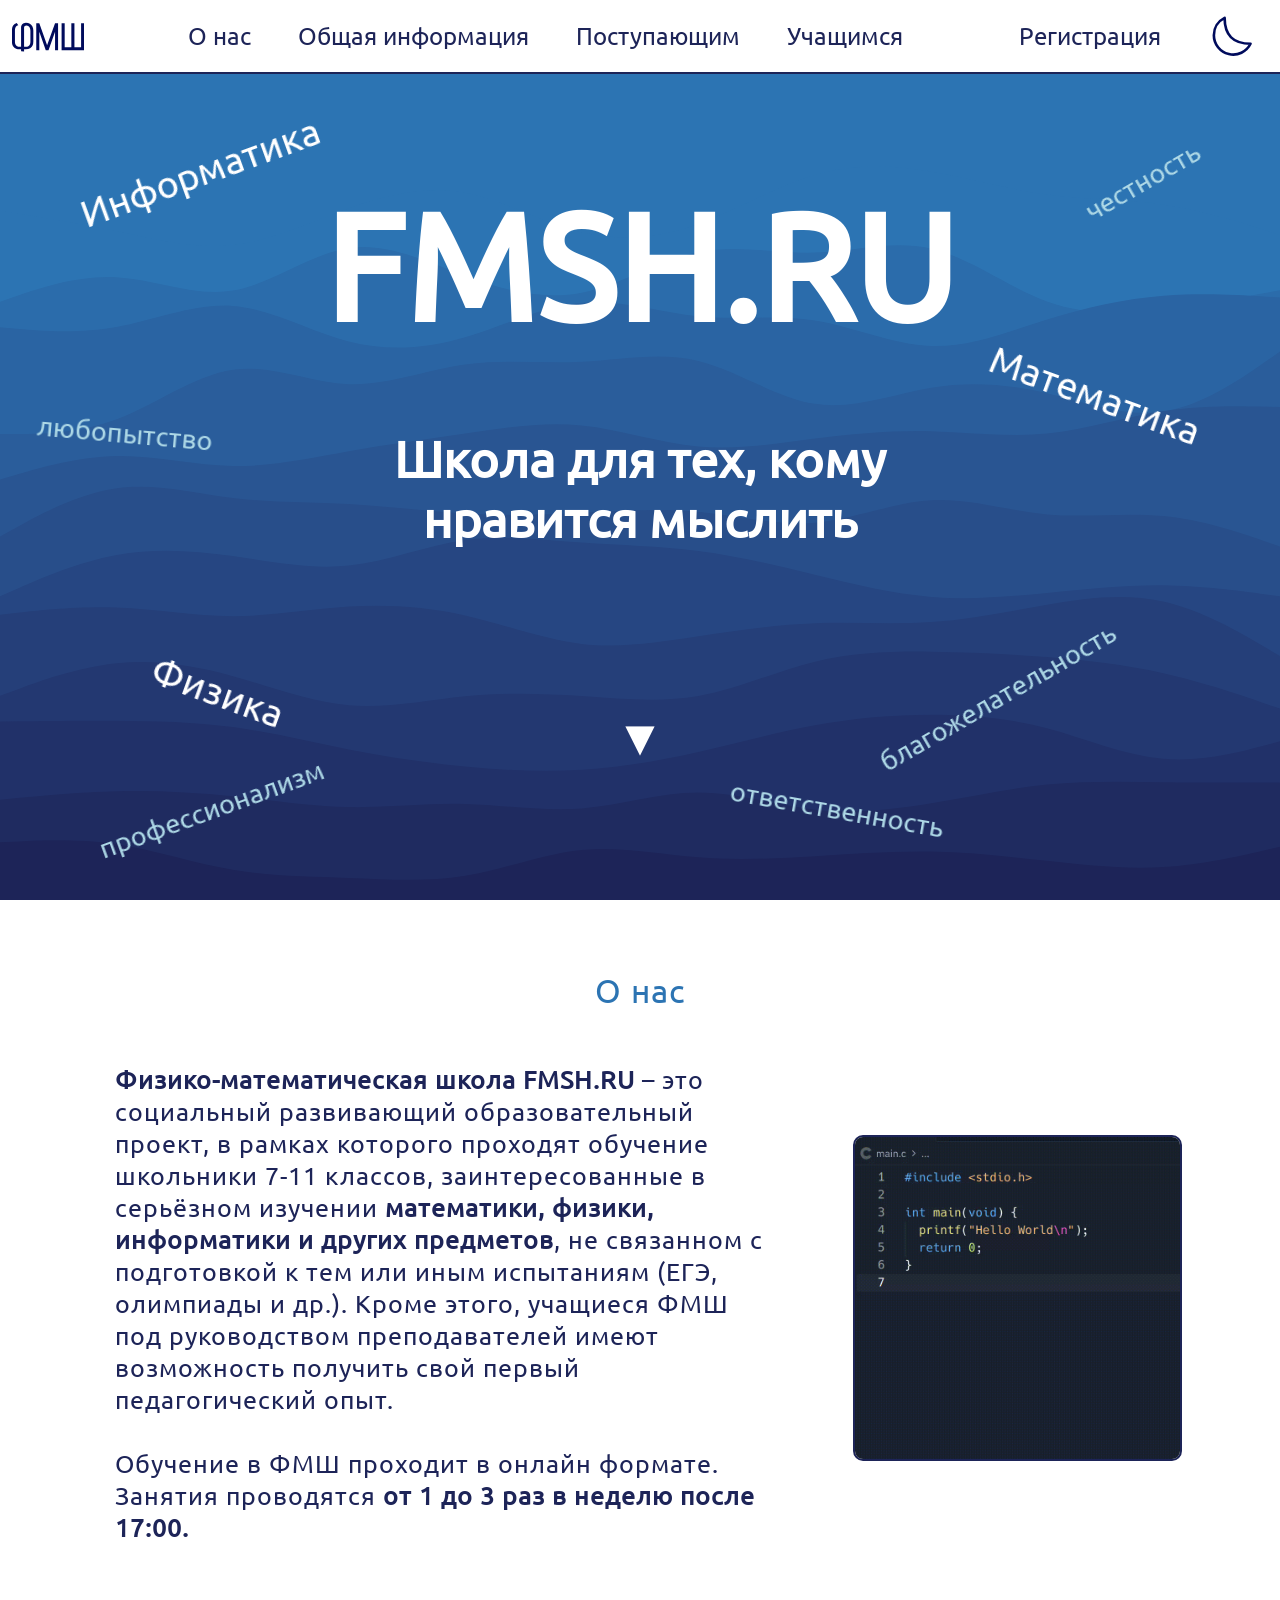
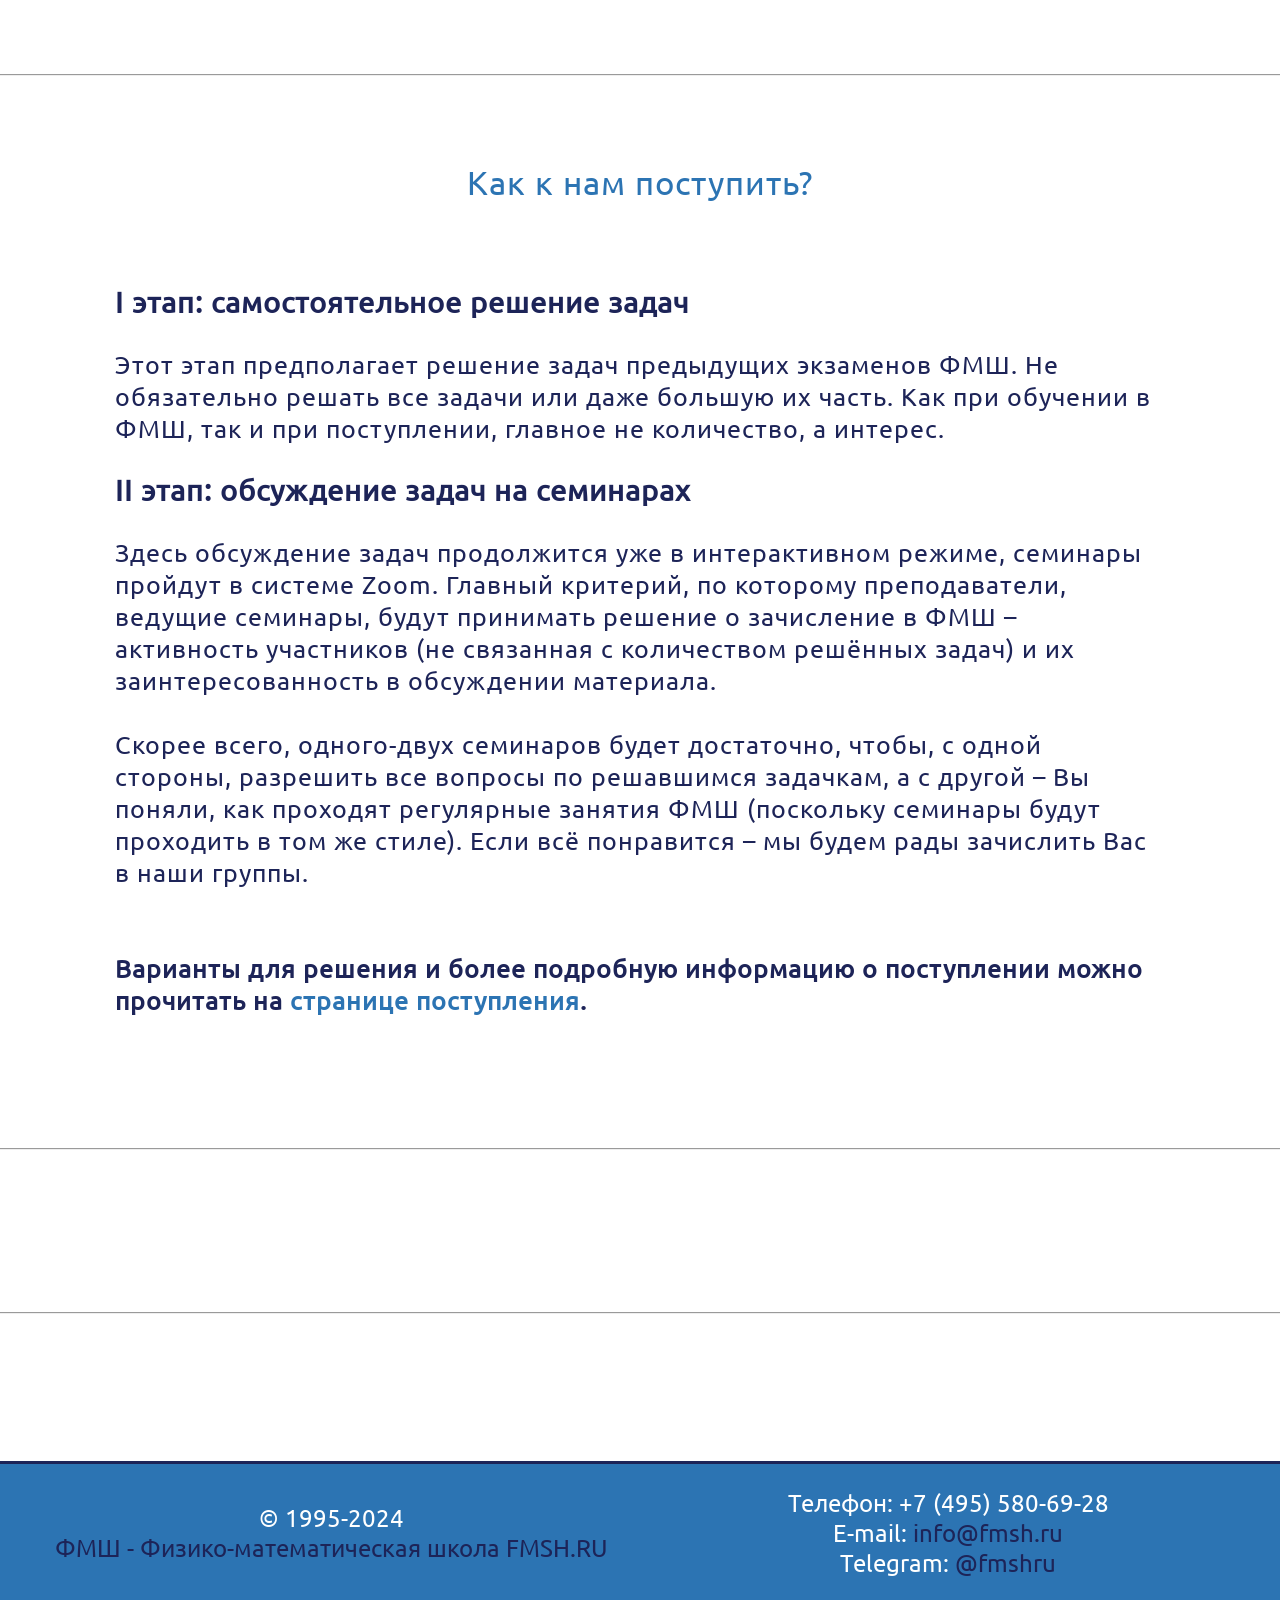
==== commit f6a5ca66: "Moved repeating JS into separate files, changed all HTML to use tags instead of classes (i.e. tag ar" ====
--- a/index/index.html
+++ b/index/index.html
@@ -23,13 +23,13 @@
   <div id="header-replacer">
     <!-- This block is used for spacing (as the actual header is removed from page's flow) -->
   </div>
-  <div id="header">
+  <header>
     <svg id="main-page-redirector" tabindex="0" role="button" class="logo cursor-pointer colorless" viewBox="0 0 500 500" xmlns="http://www.w3.org/2000/svg">
       <path d="M 126.655 191.862 L 125.856 190.673 Q 124.646 191.062 124.042 192.026 Q 123.437 192.989 123.437 194.527 L 123.437 200.513 Q 123.437 201.435 123.652 202.194 Q 123.867 202.952 124.329 203.506 Q 124.79 204.059 125.538 204.357 Q 126.286 204.654 127.332 204.654 L 128.049 204.654 L 128.049 205.679 L 129.566 205.863 L 129.566 204.654 L 130.407 204.654 Q 131.76 204.654 132.611 204.141 Q 133.461 203.629 133.851 202.706 Q 134.24 201.784 134.24 200.513 L 134.24 194.67 Q 134.24 193.42 133.789 192.497 Q 133.338 191.575 132.498 191.073 Q 131.657 190.57 130.468 190.57 Q 129.833 190.57 129.382 190.765 Q 128.931 190.96 128.634 191.298 Q 128.336 191.636 128.193 192.067 Q 128.049 192.497 128.049 192.969 L 128.049 203.383 L 127.332 203.383 Q 126.573 203.383 126.04 203.065 Q 125.507 202.747 125.231 202.163 Q 124.954 201.579 124.954 200.841 L 124.954 194.527 Q 124.954 193.707 125.169 193.164 Q 125.384 192.62 125.764 192.303 Q 126.143 191.985 126.655 191.862 Z M 130.407 203.383 L 129.566 203.383 L 129.566 193.276 Q 129.566 192.907 129.669 192.631 Q 129.771 192.354 130.007 192.2 Q 130.243 192.046 130.632 192.046 Q 131.35 192.046 131.821 192.436 Q 132.293 192.825 132.529 193.471 Q 132.764 194.117 132.764 194.916 L 132.764 200.841 Q 132.764 201.579 132.498 202.163 Q 132.231 202.747 131.709 203.065 Q 131.186 203.383 130.407 203.383 Z" transform="matrix(13.681724, 0, 0, 12.94599, -1689.293725, -2309.327882)"/>
       <path d="M 137.254 190.796 L 135.716 190.796 L 135.716 205.146 L 137.254 205.146 L 137.254 195.306 L 140.513 205.146 L 141.907 205.146 L 145.208 195.306 L 145.208 205.146 L 146.725 205.146 L 146.725 190.796 L 145.208 190.796 L 141.19 202.542 Z" transform="matrix(13.681724, 0, 0, 12.94599, -1689.293725, -2309.327882)"/>
       <path d="M 158.348 190.796 L 158.348 203.608 L 154.986 203.608 L 154.986 190.796 L 153.428 190.796 L 153.428 203.608 L 150.066 203.608 L 150.066 190.796 L 148.508 190.796 L 148.508 205.146 L 159.906 205.146 L 159.906 190.796 Z" transform="matrix(13.681724, 0, 0, 12.94599, -1689.293725, -2309.327882)"/>
     </svg>
-    <div id="menu" class="navbar">
+    <nav id="desktop-navbar">
       <div class="dropdown vertical-align-center">
         <div class="dropbtn">
           <a href="faq.php">О нас</a>
@@ -72,13 +72,13 @@
           </div>
         </div>
       </div>
-    </div>
+    </nav>
     <div class="horizontal-align-center">
       <a href="register.php" id="register">Регистрация</a>
       <svg xmlns="http://www.w3.org/2000/svg" class="x-small-padding logo cursor-pointer colorless" id="theme-switcher" tabindex="0" role="button" fill="none" viewBox="0 0 24 24" color="#000000"><path stroke="#000000" stroke-width="1.3" stroke-linecap="round" stroke-linejoin="round" d="M3 11.507a9.493 9.493 0 0 0 18 4.219c-8.507 0-12.726-4.22-12.726-12.726A9.494 9.494 0 0 0 3 11.507Z"></path></svg>
     </div>
-  </div>
-  <div id="mobile-navbar">
+  </header>
+  <nav id="mobile-navbar">
     <!-- The mobile navbar is only shown on devices with appropriate screen sizes -->
     <div class="vertical-align-center">
       <!-- Mobile menu icon SVG -->
@@ -96,9 +96,9 @@
     <div class="mobile-navbar-link">
       <a href="timetable.php">Учащимся</a>
     </div>
-  </div>
-
-  <div id="content">
+  </nav>
+
+  <main>
     <div id="main-block">
       <div id="words">
         <!-- Holder of any background words on the main page, it doesn't interfere with page's flow -->
@@ -110,13 +110,13 @@
         <!-- This block is a spacing block -->
       </div>
       <div class="screen-third">
-        <div id="website-name" class="vertical-align-center" style="flex: 1">
+        <div id="website-name" class="vertical-align-center">
           <h1>FMSH.RU</h1>
         </div>
-        <div id="slogan" class="vertical-align-center" style="flex: 1">
+        <div id="slogan" class="vertical-align-center">
           <h2>Школа для тех, кому нравится мыслить</h2>
         </div>
-        <div class="vertical-align-center" style="flex: 1">
+        <div class="vertical-align-center">
           <h3 id="scroller-1" class="floating cursor-pointer scroller">
             ▼
           </h3>
@@ -127,41 +127,49 @@
       </div>
     </div>
     <div id="news">
-      <div id="article-1" class="article">
-        <div class="date">13.10.2023</div>
-        <div class="article-text">
-          <!-- Article's text should be located below -->
-          <b>Календарь событий на октябрь | Продоллжение набора и новые семинары</b>
-          <br><br>
-          1. Осенний семестр в ФМШ начался, но поступать к нам и присоединяться к регулярным занятиям теперь можно в течение всего семестра. Правила поступления сохраняются неизменными – все они в <a href="#20230529">новости от 29 мая</a>.
-          <br><br>
-          2. Как и в прошлом учебном году раз в месяц по воскресеньям мы будем проводить семинары <a href="https://fmsh.ru/register.php?event=0dd71e706b844d7f4b781d222c8feb72">"Поговорим о математике?"</a> и <a href="https://fmsh.ru/register.php?event=3db3036c320fc97c6e656b41b08ceb99">"Поговорим о физике?"</a>, на которых обсуждаются вопросы, интересующие школьников 7-11 классов, вне зависимости от того, являются они нашими учениками или нет. Расписание занятий – в <a href="https://fmsh.ru/calendar.php">Календаре событий</a>.
-          <br><br>
-          3. В следующую пятницу, 20 октября, впервые в истории ФМШ состоится <a href="https://fmsh.ru/calendar.php#20231020">занятие по химии</a>, которое проведёт преподаватель и научный сотрудник химического факультета МГУ им. М.В.Ломоносова Игорь Юрьевич Каплин. <a href="https://fmsh.ru/register.php?event=101f2c8f809dcdaf25b923acf582dee6">Регистрируйтесь</a> и подключайтесь, будет очень интересно!
-          <br><br>
-          4. Если вы ещё не подписались на наш телеграм-канал <a href="https://t.me/fmshru">@fmshru</a> – скорее заходите и подписывайтесь, все новости сначала появляются там!
-        </div>
-      </div>
+      <article id="article-1">
+        <div class="article-header" style="text-align: center;">О нас</div>
+        <div class="article-body-holder" id="about-fmsh-article">
+          <div class="article-text" id="about-fmsh-text">
+            <b>Физико-математическая школа FMSH.RU</b> – это социальный развивающий образовательный проект, в рамках которого проходят обучение школьники 7-11 классов, заинтересованные в серьёзном изучении <b>математики, физики, информатики и других предметов</b>, не связанном с подготовкой к тем или иным испытаниям (ЕГЭ, олимпиады и др.). Кроме этого, учащиеся ФМШ под руководством преподавателей имеют возможность получить свой первый педагогический опыт.
+            <br><br>
+            Обучение в ФМШ проходит в онлайн формате. Занятия проводятся <b>от 1 до 3 раз в неделю после 17:00.</b>
+          </div>
+          <div class="in-text-block-holder" id="idroo-screenshot-holder">
+            <img src="./replit.gif" class="in-text-block" id="replit-gif">
+            <img src="./idroo.gif" class="in-text-block" id="idroo-gif">
+          </div>
+        </div>
+      </article>
       <hr>
-      <div id="article-2" class="article">
-        <div class="date">25.09.2023</div>
-        <div class="article-text">
-          <!-- Article's text should be located below -->
-          Расписание занятий в осеннем семестре 2023/24 учебного года размещено <a href="https://fmsh.ru/timetable.php">здесь</a>. 19 сентября сделана рассылка всем нашим учащимся с предложением выбрать группы, в которых хотелось бы заниматься в новом семестре. Если такое письмо не пришло, пожалуйста, напишите по адресу <a href="mailto:info@fmsh.ru">info@fmsh.ru</a>, и мы продублируем в ответе текст из рассылки.
-          <br><br>
-          <b>29 сентября</b> состоится организационное собрание для учащихся ФМШ, на котором предподаватели расскажут о занятиях в новом семестре. Параметры подключения к собранию мы направим по электронной почте не позже 27 сентября.
-        </div>
-      </div>
-      <!-- The following div is basically a button that redirects user to the news page -->
-      <div class="vertical-align-center">
-        <div class="horizontal-align-center">
-          <a id="show-more-button" href="/news.php"><b>К новостям</b></a>
-        </div>
-      </div>
-    </div>
-  </div>
-
-  <div id="footer">
+      <article id="article-2">
+        <div class="article-header" style="text-align: center;">Как к нам поступить?</div>
+        <div class="article-body-holder" id="about-admission-article">
+          <div class="article-text" id="about-admission-text">
+            <h3>I этап: самостоятельное решение задач</h3>
+            Этот этап предполагает решение задач предыдущих экзаменов ФМШ. Не обязательно решать все задачи или даже большую их часть. Как при обучении в ФМШ, так и при поступлении, главное не количество, а интерес.
+            <h3>II этап: обсуждение задач на семинарах</h3>
+            Здесь обсуждение задач продолжится уже в интерактивном режиме, семинары пройдут в системе Zoom. Главный критерий, по которому преподаватели, ведущие семинары, будут принимать решение о зачисление в ФМШ – активность участников (не связанная с количеством решённых задач) и их заинтересованность в обсуждении материала.
+            <br>
+            <br>
+            Скорее всего, одного-двух семинаров будет достаточно, чтобы, с одной стороны, разрешить все вопросы по решавшимся задачкам, а с другой – Вы поняли, как проходят регулярные занятия ФМШ (поскольку семинары будут проходить в том же стиле). Если всё понравится – мы будем рады зачислить Вас в наши группы.
+            <br>
+            <br>
+            <br>
+            <b>Варианты для решения и более подробную информацию о поступлении можно прочитать на <a href="">странице поступления</a>.</b>
+          </div>
+        </div>
+      </article>
+      <hr>
+      <article id="article-3">
+      </article>
+      <hr>
+      <article id="article-4">
+      </article>
+    </div>
+  </main>
+
+  <footer id="footer">
     <div id="copyright">
       © 1995-2024 <a href="mailto:info@fmsh.ru">ФМШ - Физико-математическая школа FMSH.RU</a>
     </div>
@@ -174,8 +182,8 @@
         Telegram: <a href="https://t.me/fmshru">@fmshru</a>
       </div>
     </div>
-  </div>
-  <div id="mobile-footer">
+  </footer>
+  <footer id="mobile-footer">
     <!-- The mobile footer is only shown on devices with appropriate screen sizes -->
     <div>
       <div id="copyright-mobile">
@@ -199,6 +207,9 @@
         </svg>
       </div>
     </div> 
-  </div>
+  </footer>
+  <script src="./js/mobile-menu-setup.js"></script>
+  <script src="./js/theme-setup.js"></script>
+  <script src="./js/fade-in-out.js"></script>
 </body>
 </html>
--- a/index/css/styles.css
+++ b/index/css/styles.css
@@ -1,34 +1,14 @@
 /* DIFFERENT MEDIA SETTINGS */
 @media screen and (min-width: 1600px) {
     :root {
-        --dark-blue: #1d2458;
-        --blue: #2C74B3;
-        --white: #ffffff;
-        --theme-emoji-bright: invert(13%) sepia(42%) saturate(3586%) hue-rotate(220deg) brightness(86%) contrast(127%);
-        --theme-emoji-dark: invert(100%) sepia(5%) saturate(19%) hue-rotate(180deg) brightness(106%) contrast(105%);
-        
-        --header-height: 3rem;
-
         --proportional-padding: 2em;
         --proportional-small-padding: 1em;
         --proportional-x-small-padding: 0.5em;
         --proportional-xx-small-padding: 0.25em;
         --vertical-proportional-small-padding: 0.8em 1em;
-
-        --small-font-size: 75%;
-    }
-    .navbar {
-        margin-top: auto;
-        margin-bottom: auto;
-        display: inline-block;
-        overflow: hidden;
-        background-color: inherit;
+    }
+    #desktop-navbar {
         display: flex;
-        flex-direction: row;
-        justify-content: center;
-        align-content: center;
-        flex-wrap: wrap;
-        height: 100%;
     }
     #mobile-navbar {
         display: none;
@@ -48,48 +28,23 @@
         font-size: 75px;
         margin-top: 0;
     }
+    footer {
+        display: flex;
+    }
     #mobile-footer {
         display: none;
-    }
-    #footer {
-        display: flex;
     }
 }
 @media screen and (max-width: 1600px) and (min-width: 950px) {
     :root {
-        --dark-blue: #1d2458;
-        --blue: #2C74B3;
-        --white: #ffffff;
-        --theme-emoji-bright: invert(13%) sepia(42%) saturate(3586%) hue-rotate(220deg) brightness(86%) contrast(127%);
-        --theme-emoji-dark: invert(100%) sepia(5%) saturate(19%) hue-rotate(180deg) brightness(106%) contrast(105%);
-        
-        --header-height: 3rem;
-
         --proportional-padding: 2em;
         --proportional-small-padding: 1em;
         --proportional-x-small-padding: 0.5em;
         --proportional-xx-small-padding: 0.25em;
         --vertical-proportional-small-padding: 0.8em 1em;
-
-        --small-font-size: 75%;
-    }
-    .navbar {
-        margin-top: auto;
-        margin-bottom: auto;
-    
-        display: inline-block;
-    
-        overflow: hidden;
-    
-        background-color: inherit;
-    
+    }
+    #desktop-navbar {
         display: flex;
-        flex-direction: row;
-        justify-content: center;
-        align-content: center;
-        flex-wrap: wrap;
-    
-        height: 100%;
     }
     #mobile-navbar {
         display: none;
@@ -109,48 +64,23 @@
         font-size: 50px;
         margin-top: 0;
     }
+    footer {
+        display: flex;
+    }
     #mobile-footer {
         display: none;
-    }
-    #footer {
-        display: flex;
     }
 }
 @media screen and (max-width: 950px) and (min-width: 720px) {
     :root {
-        --dark-blue: #1d2458;
-        --blue: #2C74B3;
-        --white: #ffffff;
-        --theme-emoji-bright: invert(13%) sepia(42%) saturate(3586%) hue-rotate(220deg) brightness(86%) contrast(127%);
-        --theme-emoji-dark: invert(100%) sepia(5%) saturate(19%) hue-rotate(180deg) brightness(106%) contrast(105%);
-        
-        --header-height: 3rem;
-
         --proportional-padding: 2em;
         --proportional-small-padding: 0.8em;
         --proportional-x-small-padding: 0.5em;
         --proportional-xx-small-padding: 0.25em;
         --vertical-proportional-small-padding: 1em 0.5em;
-
-        --small-font-size: 75%;
-    }
-    .navbar {
-        margin-top: auto;
-        margin-bottom: auto;
-    
-        display: inline-block;
-    
-        overflow: hidden;
-    
-        background-color: inherit;
-    
+    }
+    #desktop-navbar {
         display: flex;
-        flex-direction: row;
-        justify-content: center;
-        align-content: center;
-        flex-wrap: nowrap;
-    
-        height: 100%;
     }
     #mobile-navbar {
         display: none;
@@ -170,11 +100,11 @@
         font-size: 50px;
         margin-top: 10%;
     }
+    footer {
+        display: flex;
+    }
     #mobile-footer {
         display: none;
-    }
-    #footer {
-        display: flex;
     }
     #words {
         display: none;
@@ -182,36 +112,18 @@
 }
 @media screen and (max-width: 720px) and (min-width: 320px) and (orientation: portrait) {
     :root {
-        --dark-blue: #1d2458;
-        --blue: #2C74B3;
-        --white: #ffffff;
-        --theme-emoji-bright: invert(13%) sepia(42%) saturate(3586%) hue-rotate(220deg) brightness(86%) contrast(127%);
-        --theme-emoji-dark: invert(100%) sepia(5%) saturate(19%) hue-rotate(180deg) brightness(106%) contrast(105%);
-        
-        --header-height: 3rem;
-
         --proportional-padding: 1em;
         --proportional-small-padding: 0.5em;
         --proportional-x-small-padding: 0.25em;
         --proportional-xx-small-padding: 0.1em;
         --vertical-proportional-small-padding: 1em 0.5em;
-
-        --small-font-size: 75%;
-    }
-    .navbar {
+    }
+    #desktop-navbar {
         display: none;
     }
     #mobile-navbar {
-        z-index: 3;
-        display: block;
-        position: fixed;
         bottom: calc(var(--header-height) / 2);
         right: calc(var(--header-height) / 2);
-        width: var(--header-height);
-        height: var(--header-height);
-        border-radius: 50%;
-        background-color: var(--white);
-        border: 2px solid var(--dark-blue);
     }
     .mobile-navbar-link {
         position: relative;
@@ -229,158 +141,6 @@
         border-radius: 5px;
         overflow: hidden;
     }
-    @keyframes appear {
-        0% {
-            transform: translateX(150%);
-        }
-        100% {
-            transform: translateX(0);
-        }
-    }
-    @-o-keyframes appear {
-        0% {
-            transform: translateX(150%);
-        }
-        100% {
-            transform: translateX(0);
-        }
-    }
-    @-moz-keyframes appear {
-        0% {
-            transform: translateX(150%);
-        }
-        100% {
-            transform: translateX(0);
-        }
-    }
-    @-webkit-keyframes appear {
-        0% {
-            transform: translateX(150%);
-        }
-        100% {
-            transform: translateX(0);
-        }
-    }
-    .appearing {
-        animation: appear 0.2s ease-in forwards;
-        -moz-animation: appear 0.2s ease-in forwards;
-        -o-animation: appear 0.2s ease-in forwards;
-        -webkit-animation: appear 0.2s ease-in forwards;
-    }
-    @keyframes disappear {
-        0% {
-            transform: translateX(0);
-        }
-        100% {
-            transform: translateX(150%);
-        }
-    }
-    @-o-keyframes disappear {
-        0% {
-            transform: translateX(0);
-        }
-        100% {
-            transform: translateX(150%);
-        }
-    }
-    @-moz-keyframes disappear {
-        0% {
-            transform: translateX(0);
-        }
-        100% {
-            transform: translateX(150%);
-        }
-    }
-    @-webkit-keyframes disappear {
-        0% {
-            transform: translateX(0);
-        }
-        100% {
-            transform: translateX(150%);
-        }
-    }
-    .disappearing {
-        animation: disappear 0.2s ease-out forwards;
-        -moz-animation: disappear 0.2s ease-out forwards;
-        -o-animation: disappear 0.2s ease-out forwards;
-        -webkit-animation: disappear 0.2s ease-out forwards;
-    }
-    @keyframes rotate {
-        0% {
-            rotate: 0;
-        }
-        100% {
-            rotate: -90deg;
-        }
-    }
-    @-o-keyframes rotate {
-        0% {
-            rotate: 0;
-        }
-        100% {
-            rotate: -90deg;
-        }
-    }
-    @-moz-keyframes rotate {
-        0% {
-            rotate: 0;
-        }
-        100% {
-            rotate: -90deg;
-        }
-    }
-    @-webkit-keyframes rotate {
-        0% {
-            rotate: 0;
-        }
-        100% {
-            rotate: -90deg;
-        }
-    }
-    .rotating {
-        animation: rotate 0.2s ease-in forwards;
-        -moz-animation: rotate 0.2s ease-in forwards;
-        -o-animation: rotate 0.2s ease-in forwards;
-        -webkit-animation: rotate 0.2s ease-in forwards;
-    }
-    @keyframes rotate-back {
-        0% {
-            rotate: -90deg;
-        }
-        100% {
-            rotate: 0;
-        }
-    }
-    @-o-keyframes rotate-back {
-        0% {
-            rotate: -90deg;
-        }
-        100% {
-            rotate: 0;
-        }
-    }
-    @-moz-keyframes rotate-back {
-        0% {
-            rotate: -90deg;
-        }
-        100% {
-            rotate: 0;
-        }
-    }
-    @-webkit-keyframes rotate-back {
-        0% {
-            rotate: -90deg;
-        }
-        100% {
-            rotate: 0;
-        }
-    }
-    .rotating-back {
-        animation: rotate-back 0.2s ease-out forwards;
-        -moz-animation: rotate-back 0.2s ease-out forwards;
-        -o-animation: rotate-back 0.2s ease-out forwards;
-        -webkit-animation: rotate-back 0.2s ease-out forwards;
-    }
     #main-block > * {
         text-align: center;
         margin: 0;
@@ -409,48 +169,30 @@
     #register {
         border-radius: 5px;
     }
+    footer {
+        display: none;
+    }
     #mobile-footer {
         display: flex;
     }
-    #footer {
-        display: none;
-    }
     #words {
         display: none;
     }
 }
 @media screen and (max-width: 320px) and (orientation: portrait) {
     :root {
-        --dark-blue: #1d2458;
-        --blue: #2C74B3;
-        --white: #ffffff;
-        --theme-emoji-bright: invert(13%) sepia(42%) saturate(3586%) hue-rotate(220deg) brightness(86%) contrast(127%);
-        --theme-emoji-dark: invert(100%) sepia(5%) saturate(19%) hue-rotate(180deg) brightness(106%) contrast(105%);
-        
-        --header-height: 3rem;
-
         --proportional-padding: 1em;
         --proportional-small-padding: 0.5em;
         --proportional-x-small-padding: 0.25em;
         --proportional-xx-small-padding: 0.1em;
         --vertical-proportional-small-padding: 1.2em 0.5em;
-
-        --small-font-size: 75%;
-    }
-    .navbar {
+    }
+    #desktop-navbar {
         display: none;
     }
     #mobile-navbar {
-        z-index: 3;
-        display: block;
-        position: fixed;
         bottom: calc(var(--header-height) / 2);
         right: calc(var(--header-height) / 4);
-        width: var(--header-height);
-        height: var(--header-height);
-        border-radius: 50%;
-        background-color: var(--white);
-        border: 2px solid var(--dark-blue);
     }
     .mobile-navbar-link {
         position: relative;
@@ -468,158 +210,6 @@
         border-radius: 5px;
         overflow: hidden;
     }
-    @keyframes appear {
-        0% {
-            transform: translateX(150%);
-        }
-        100% {
-            transform: translateX(0);
-        }
-    }
-    @-o-keyframes appear {
-        0% {
-            transform: translateX(150%);
-        }
-        100% {
-            transform: translateX(0);
-        }
-    }
-    @-moz-keyframes appear {
-        0% {
-            transform: translateX(150%);
-        }
-        100% {
-            transform: translateX(0);
-        }
-    }
-    @-webkit-keyframes appear {
-        0% {
-            transform: translateX(150%);
-        }
-        100% {
-            transform: translateX(0);
-        }
-    }
-    .appearing {
-        animation: appear 0.2s ease-in forwards;
-        -moz-animation: appear 0.2s ease-in forwards;
-        -o-animation: appear 0.2s ease-in forwards;
-        -webkit-animation: appear 0.2s ease-in forwards;
-    }
-    @keyframes disappear {
-        0% {
-            transform: translateX(0);
-        }
-        100% {
-            transform: translateX(150%);
-        }
-    }
-    @-o-keyframes disappear {
-        0% {
-            transform: translateX(0);
-        }
-        100% {
-            transform: translateX(150%);
-        }
-    }
-    @-moz-keyframes disappear {
-        0% {
-            transform: translateX(0);
-        }
-        100% {
-            transform: translateX(150%);
-        }
-    }
-    @-webkit-keyframes disappear {
-        0% {
-            transform: translateX(0);
-        }
-        100% {
-            transform: translateX(150%);
-        }
-    }
-    .disappearing {
-        animation: disappear 0.2s ease-out forwards;
-        -moz-animation: disappear 0.2s ease-out forwards;
-        -o-animation: disappear 0.2s ease-out forwards;
-        -webkit-animation: disappear 0.2s ease-out forwards;
-    }
-    @keyframes rotate {
-        0% {
-            rotate: 0;
-        }
-        100% {
-            rotate: -90deg;
-        }
-    }
-    @-o-keyframes rotate {
-        0% {
-            rotate: 0;
-        }
-        100% {
-            rotate: -90deg;
-        }
-    }
-    @-moz-keyframes rotate {
-        0% {
-            rotate: 0;
-        }
-        100% {
-            rotate: -90deg;
-        }
-    }
-    @-webkit-keyframes rotate {
-        0% {
-            rotate: 0;
-        }
-        100% {
-            rotate: -90deg;
-        }
-    }
-    .rotating {
-        animation: rotate 0.2s ease-in forwards;
-        -moz-animation: rotate 0.2s ease-in forwards;
-        -o-animation: rotate 0.2s ease-in forwards;
-        -webkit-animation: rotate 0.2s ease-in forwards;
-    }
-    @keyframes rotate-back {
-        0% {
-            rotate: -90deg;
-        }
-        100% {
-            rotate: 0;
-        }
-    }
-    @-o-keyframes rotate-back {
-        0% {
-            rotate: -90deg;
-        }
-        100% {
-            rotate: 0;
-        }
-    }
-    @-moz-keyframes rotate-back {
-        0% {
-            rotate: -90deg;
-        }
-        100% {
-            rotate: 0;
-        }
-    }
-    @-webkit-keyframes rotate-back {
-        0% {
-            rotate: -90deg;
-        }
-        100% {
-            rotate: 0;
-        }
-    }
-    .rotating-back {
-        animation: rotate-back 0.2s ease-out forwards;
-        -moz-animation: rotate-back 0.2s ease-out forwards;
-        -o-animation: rotate-back 0.2s ease-out forwards;
-        -webkit-animation: rotate-back 0.2s ease-out forwards;
-    }
     #main-block > * {
         text-align: center;
         margin: 0;
@@ -648,48 +238,30 @@
     #register {
         border-radius: 5px;
     }
+    footer {
+        display: none;
+    }
     #mobile-footer {
         display: flex;
     }
-    #footer {
-        display: none;
-    }
     #words {
         display: none;
     }
 }
 @media screen and (max-width: 720px) and (min-width: 320px) and (orientation: landscape) {
     :root {
-        --dark-blue: #1d2458;
-        --blue: #2C74B3;
-        --white: #ffffff;
-        --theme-emoji-bright: invert(13%) sepia(42%) saturate(3586%) hue-rotate(220deg) brightness(86%) contrast(127%);
-        --theme-emoji-dark: invert(100%) sepia(5%) saturate(19%) hue-rotate(180deg) brightness(106%) contrast(105%);
-        
-        --header-height: 3rem;
-
         --proportional-padding: 1em;
         --proportional-small-padding: 0.5em;
         --proportional-x-small-padding: 0.25em;
         --proportional-xx-small-padding: 0.1em;
         --vertical-proportional-small-padding: 1em 0.5em;
-
-        --small-font-size: 75%;
-    }
-    .navbar {
+    }
+    #desktop-navbar {
         display: none;
     }
     #mobile-navbar {
-        z-index: 3;
-        display: block;
-        position: fixed;
         bottom: calc(var(--header-height) / 2);
         right: calc(var(--header-height) / 2);
-        width: var(--header-height);
-        height: var(--header-height);
-        border-radius: 50%;
-        background-color: var(--white);
-        border: 2px solid var(--dark-blue);
     }
     .mobile-navbar-link {
         position: relative;
@@ -707,158 +279,6 @@
         border-radius: 5px;
         overflow: hidden;
     }
-    @keyframes appear {
-        0% {
-            transform: translateX(150%);
-        }
-        100% {
-            transform: translateX(0);
-        }
-    }
-    @-o-keyframes appear {
-        0% {
-            transform: translateX(150%);
-        }
-        100% {
-            transform: translateX(0);
-        }
-    }
-    @-moz-keyframes appear {
-        0% {
-            transform: translateX(150%);
-        }
-        100% {
-            transform: translateX(0);
-        }
-    }
-    @-webkit-keyframes appear {
-        0% {
-            transform: translateX(150%);
-        }
-        100% {
-            transform: translateX(0);
-        }
-    }
-    .appearing {
-        animation: appear 0.2s ease-in forwards;
-        -moz-animation: appear 0.2s ease-in forwards;
-        -o-animation: appear 0.2s ease-in forwards;
-        -webkit-animation: appear 0.2s ease-in forwards;
-    }
-    @keyframes disappear {
-        0% {
-            transform: translateX(0);
-        }
-        100% {
-            transform: translateX(150%);
-        }
-    }
-    @-o-keyframes disappear {
-        0% {
-            transform: translateX(0);
-        }
-        100% {
-            transform: translateX(150%);
-        }
-    }
-    @-moz-keyframes disappear {
-        0% {
-            transform: translateX(0);
-        }
-        100% {
-            transform: translateX(150%);
-        }
-    }
-    @-webkit-keyframes disappear {
-        0% {
-            transform: translateX(0);
-        }
-        100% {
-            transform: translateX(150%);
-        }
-    }
-    .disappearing {
-        animation: disappear 0.2s ease-out forwards;
-        -moz-animation: disappear 0.2s ease-out forwards;
-        -o-animation: disappear 0.2s ease-out forwards;
-        -webkit-animation: disappear 0.2s ease-out forwards;
-    }
-    @keyframes rotate {
-        0% {
-            rotate: 0;
-        }
-        100% {
-            rotate: -90deg;
-        }
-    }
-    @-o-keyframes rotate {
-        0% {
-            rotate: 0;
-        }
-        100% {
-            rotate: -90deg;
-        }
-    }
-    @-moz-keyframes rotate {
-        0% {
-            rotate: 0;
-        }
-        100% {
-            rotate: -90deg;
-        }
-    }
-    @-webkit-keyframes rotate {
-        0% {
-            rotate: 0;
-        }
-        100% {
-            rotate: -90deg;
-        }
-    }
-    .rotating {
-        animation: rotate 0.2s ease-in forwards;
-        -moz-animation: rotate 0.2s ease-in forwards;
-        -o-animation: rotate 0.2s ease-in forwards;
-        -webkit-animation: rotate 0.2s ease-in forwards;
-    }
-    @keyframes rotate-back {
-        0% {
-            rotate: -90deg;
-        }
-        100% {
-            rotate: 0;
-        }
-    }
-    @-o-keyframes rotate-back {
-        0% {
-            rotate: -90deg;
-        }
-        100% {
-            rotate: 0;
-        }
-    }
-    @-moz-keyframes rotate-back {
-        0% {
-            rotate: -90deg;
-        }
-        100% {
-            rotate: 0;
-        }
-    }
-    @-webkit-keyframes rotate-back {
-        0% {
-            rotate: -90deg;
-        }
-        100% {
-            rotate: 0;
-        }
-    }
-    .rotating-back {
-        animation: rotate-back 0.2s ease-out forwards;
-        -moz-animation: rotate-back 0.2s ease-out forwards;
-        -o-animation: rotate-back 0.2s ease-out forwards;
-        -webkit-animation: rotate-back 0.2s ease-out forwards;
-    }
     #main-block > * {
         text-align: center;
         margin: 0;
@@ -890,48 +310,30 @@
     #register {
         border-radius: 5px;
     }
+    footer {
+        display: none;
+    }
     #mobile-footer {
         display: flex;
     }
-    #footer {
-        display: none;
-    }
     #words {
         display: none;
     }
 }
 @media screen and (max-width: 320px) and (orientation: landscape) {
     :root {
-        --dark-blue: #1d2458;
-        --blue: #2C74B3;
-        --white: #ffffff;
-        --theme-emoji-bright: invert(13%) sepia(42%) saturate(3586%) hue-rotate(220deg) brightness(86%) contrast(127%);
-        --theme-emoji-dark: invert(100%) sepia(5%) saturate(19%) hue-rotate(180deg) brightness(106%) contrast(105%);
-        
-        --header-height: 3rem;
-
         --proportional-padding: 1em;
         --proportional-small-padding: 0.5em;
         --proportional-x-small-padding: 0.25em;
         --proportional-xx-small-padding: 0.1em;
         --vertical-proportional-small-padding: 1.2em 0.5em;
-
-        --small-font-size: 75%;
-    }
-    .navbar {
+    }
+    #desktop-navbar {
         display: none;
     }
     #mobile-navbar {
-        z-index: 3;
-        display: block;
-        position: fixed;
         bottom: calc(var(--header-height) / 2);
         right: calc(var(--header-height) / 4);
-        width: var(--header-height);
-        height: var(--header-height);
-        border-radius: 50%;
-        background-color: var(--white);
-        border: 2px solid var(--dark-blue);
     }
     .mobile-navbar-link {
         position: relative;
@@ -949,158 +351,6 @@
         border-radius: 5px;
         overflow: hidden;
     }
-    @keyframes appear {
-        0% {
-            transform: translateX(150%);
-        }
-        100% {
-            transform: translateX(0);
-        }
-    }
-    @-o-keyframes appear {
-        0% {
-            transform: translateX(150%);
-        }
-        100% {
-            transform: translateX(0);
-        }
-    }
-    @-moz-keyframes appear {
-        0% {
-            transform: translateX(150%);
-        }
-        100% {
-            transform: translateX(0);
-        }
-    }
-    @-webkit-keyframes appear {
-        0% {
-            transform: translateX(150%);
-        }
-        100% {
-            transform: translateX(0);
-        }
-    }
-    .appearing {
-        animation: appear 0.2s ease-in forwards;
-        -moz-animation: appear 0.2s ease-in forwards;
-        -o-animation: appear 0.2s ease-in forwards;
-        -webkit-animation: appear 0.2s ease-in forwards;
-    }
-    @keyframes disappear {
-        0% {
-            transform: translateX(0);
-        }
-        100% {
-            transform: translateX(150%);
-        }
-    }
-    @-o-keyframes disappear {
-        0% {
-            transform: translateX(0);
-        }
-        100% {
-            transform: translateX(150%);
-        }
-    }
-    @-moz-keyframes disappear {
-        0% {
-            transform: translateX(0);
-        }
-        100% {
-            transform: translateX(150%);
-        }
-    }
-    @-webkit-keyframes disappear {
-        0% {
-            transform: translateX(0);
-        }
-        100% {
-            transform: translateX(150%);
-        }
-    }
-    .disappearing {
-        animation: disappear 0.2s ease-out forwards;
-        -moz-animation: disappear 0.2s ease-out forwards;
-        -o-animation: disappear 0.2s ease-out forwards;
-        -webkit-animation: disappear 0.2s ease-out forwards;
-    }
-    @keyframes rotate {
-        0% {
-            rotate: 0;
-        }
-        100% {
-            rotate: -90deg;
-        }
-    }
-    @-o-keyframes rotate {
-        0% {
-            rotate: 0;
-        }
-        100% {
-            rotate: -90deg;
-        }
-    }
-    @-moz-keyframes rotate {
-        0% {
-            rotate: 0;
-        }
-        100% {
-            rotate: -90deg;
-        }
-    }
-    @-webkit-keyframes rotate {
-        0% {
-            rotate: 0;
-        }
-        100% {
-            rotate: -90deg;
-        }
-    }
-    .rotating {
-        animation: rotate 0.2s ease-in forwards;
-        -moz-animation: rotate 0.2s ease-in forwards;
-        -o-animation: rotate 0.2s ease-in forwards;
-        -webkit-animation: rotate 0.2s ease-in forwards;
-    }
-    @keyframes rotate-back {
-        0% {
-            rotate: -90deg;
-        }
-        100% {
-            rotate: 0;
-        }
-    }
-    @-o-keyframes rotate-back {
-        0% {
-            rotate: -90deg;
-        }
-        100% {
-            rotate: 0;
-        }
-    }
-    @-moz-keyframes rotate-back {
-        0% {
-            rotate: -90deg;
-        }
-        100% {
-            rotate: 0;
-        }
-    }
-    @-webkit-keyframes rotate-back {
-        0% {
-            rotate: -90deg;
-        }
-        100% {
-            rotate: 0;
-        }
-    }
-    .rotating-back {
-        animation: rotate-back 0.2s ease-out forwards;
-        -moz-animation: rotate-back 0.2s ease-out forwards;
-        -o-animation: rotate-back 0.2s ease-out forwards;
-        -webkit-animation: rotate-back 0.2s ease-out forwards;
-    }
     #main-block > * {
         text-align: center;
         margin: 0;
@@ -1132,11 +382,11 @@
     #register {
         border-radius: 5px;
     }
+    footer {
+        display: none;
+    }
     #mobile-footer {
         display: flex;
-    }
-    #footer {
-        display: none;
     }
     #words {
         display: none;
@@ -1225,6 +475,177 @@
     -moz-animation: float 2s ease-in-out infinite;
     -o-animation: float 2s ease-in-out infinite;
     -webkit-animation: float 2s ease-in-out infinite;
+}
+@keyframes fade {
+    0% {
+        opacity: 0;
+        transform: translate(0, 0.5em);
+    }
+    100% {
+        opacity: 1;
+        transform: translate(0, 0);
+    }
+}
+@media (prefers-reduced-motion: no-preference) {
+    .in-view {
+        animation: fade 0.5s 0.5s both;
+    }
+  
+    .not-in-view {
+        opacity: 0;
+    }
+}
+@keyframes appear {
+    0% {
+        transform: translateX(150%);
+    }
+    100% {
+        transform: translateX(0);
+    }
+}
+@-o-keyframes appear {
+    0% {
+        transform: translateX(150%);
+    }
+    100% {
+        transform: translateX(0);
+    }
+}
+@-moz-keyframes appear {
+    0% {
+        transform: translateX(150%);
+    }
+    100% {
+        transform: translateX(0);
+    }
+}
+@-webkit-keyframes appear {
+    0% {
+        transform: translateX(150%);
+    }
+    100% {
+        transform: translateX(0);
+    }
+}
+.appearing {
+    animation: appear 0.2s ease-in forwards;
+    -moz-animation: appear 0.2s ease-in forwards;
+    -o-animation: appear 0.2s ease-in forwards;
+    -webkit-animation: appear 0.2s ease-in forwards;
+}
+@keyframes disappear {
+    0% {
+        transform: translateX(0);
+    }
+    100% {
+        transform: translateX(150%);
+    }
+}
+@-o-keyframes disappear {
+    0% {
+        transform: translateX(0);
+    }
+    100% {
+        transform: translateX(150%);
+    }
+}
+@-moz-keyframes disappear {
+    0% {
+        transform: translateX(0);
+    }
+    100% {
+        transform: translateX(150%);
+    }
+}
+@-webkit-keyframes disappear {
+    0% {
+        transform: translateX(0);
+    }
+    100% {
+        transform: translateX(150%);
+    }
+}
+.disappearing {
+    animation: disappear 0.2s ease-out forwards;
+    -moz-animation: disappear 0.2s ease-out forwards;
+    -o-animation: disappear 0.2s ease-out forwards;
+    -webkit-animation: disappear 0.2s ease-out forwards;
+}
+@keyframes rotate {
+    0% {
+        rotate: 0;
+    }
+    100% {
+        rotate: -90deg;
+    }
+}
+@-o-keyframes rotate {
+    0% {
+        rotate: 0;
+    }
+    100% {
+        rotate: -90deg;
+    }
+}
+@-moz-keyframes rotate {
+    0% {
+        rotate: 0;
+    }
+    100% {
+        rotate: -90deg;
+    }
+}
+@-webkit-keyframes rotate {
+    0% {
+        rotate: 0;
+    }
+    100% {
+        rotate: -90deg;
+    }
+}
+.rotating {
+    animation: rotate 0.2s ease-in forwards;
+    -moz-animation: rotate 0.2s ease-in forwards;
+    -o-animation: rotate 0.2s ease-in forwards;
+    -webkit-animation: rotate 0.2s ease-in forwards;
+}
+@keyframes rotate-back {
+    0% {
+        rotate: -90deg;
+    }
+    100% {
+        rotate: 0;
+    }
+}
+@-o-keyframes rotate-back {
+    0% {
+        rotate: -90deg;
+    }
+    100% {
+        rotate: 0;
+    }
+}
+@-moz-keyframes rotate-back {
+    0% {
+        rotate: -90deg;
+    }
+    100% {
+        rotate: 0;
+    }
+}
+@-webkit-keyframes rotate-back {
+    0% {
+        rotate: -90deg;
+    }
+    100% {
+        rotate: 0;
+    }
+}
+.rotating-back {
+    animation: rotate-back 0.2s ease-out forwards;
+    -moz-animation: rotate-back 0.2s ease-out forwards;
+    -o-animation: rotate-back 0.2s ease-out forwards;
+    -webkit-animation: rotate-back 0.2s ease-out forwards;
 }
 
 /* GENERAL STYLING */
@@ -1255,6 +676,17 @@
     cursor: default;
     -webkit-tap-highlight-color: transparent;
 }
+:root {
+    --dark-blue: #1d2458;
+    --blue: #2C74B3;
+    --white: #ffffff;
+    --theme-emoji-bright: invert(13%) sepia(42%) saturate(3586%) hue-rotate(220deg) brightness(86%) contrast(127%);
+    --theme-emoji-dark: invert(100%) sepia(5%) saturate(19%) hue-rotate(180deg) brightness(106%) contrast(105%);
+    
+    --header-height: 3rem;
+
+    --small-font-size: 75%;
+}
 
 /* Styling scrollbars on the page */
 * {
@@ -1358,7 +790,7 @@
     width: 100%;
     height: var(--header-height);
 }
-#header {
+header {
     display: flex;
     flex-direction: row;
     justify-content: space-between;
@@ -1372,6 +804,30 @@
     top: 0;
     font-size: var(--small-font-size);
     border-bottom: 2px solid var(--dark-blue);
+}
+nav#desktop-navbar {
+    margin-top: auto;
+    margin-bottom: auto;
+
+    overflow: hidden;
+
+    background-color: inherit;
+
+    flex-direction: row;
+    justify-content: center;
+    align-content: center;
+    flex-wrap: nowrap;
+
+    height: 100%;
+}
+nav#mobile-navbar {
+    z-index: 3;
+    position: fixed;
+    width: var(--header-height);
+    height: var(--header-height);
+    border-radius: 50%;
+    background-color: var(--white);
+    border: 2px solid var(--dark-blue);
 }
 .colorless:hover, .colorless:focus, .colorless:focus-within {
     transform: scale(1.1); 
@@ -1408,7 +864,7 @@
 .dropbtn:hover > a, .dropdown:focus > div > a, .dropdown:focus-within > div > a {
     color: var(--white);
 }
-.navbar a {
+nav#desktop-navbar a {
     padding: var(--vertical-proportional-small-padding);
     white-space: nowrap;
 }
@@ -1468,32 +924,27 @@
     justify-content: center;
     align-content: center;
 }
+.screen-third > div {
+    flex: 1;
+}
 .scroller {
     padding: var(--medium-padding);
     z-index: 1;
     text-align: center;
 }
+
 .article-text {
     font-size: 75%;
     line-height: normal;
-}
-.date {
+    flex: 4;
+    min-width: 50%;
+    padding: var(--proportional-padding);
+}
+.article-header {
     font-size: 100%;
     color: var(--blue);
 }
-#scroller-2 {
-    font-size: 75%;
-    color: var(--dark-blue);
-    text-align: center;
-    padding: var(--proportional-small-padding);
-}
-#news {
-    display: flex;
-    flex-direction: column;
-    justify-content: space-around;
-    align-content: center;
-}
-.article {
+article {
     color: var(--dark-blue);
     line-height: 1.5em;
     letter-spacing: 1px;
@@ -1502,22 +953,88 @@
     padding: var(--proportional-padding);
     font-size: calc(20px + 1vw);
 }
-.article a {
+article a {
     color: var(--blue);
     display: inline;
 }
-.article a:hover {
+article a:hover {
     color: var(--dark-blue);
 }
-#show-more-button {
-    font-size: 75%;
+.article-body-holder {
+    display: flex;
+    max-width: 100%;
+    flex-wrap: wrap-reverse;
+    justify-content: center;
+    align-items: center;
+}
+.in-text-block-holder {
+    flex: 2;
+    min-width: 250px;
+    max-width: 70%;
+    padding: var(--proportional-small-padding);
+}
+.in-text-block {
+    max-width: 100%;
+    border-radius: 10px;
+    border: var(--dark-blue) solid 2px;
+}
+.change-article {
+    flex: 2;
+    font-size: 60%;
+    line-height: normal;
+    letter-spacing: 1px;
+    padding: var(--proportional-small-padding);
     text-align: center;
+}
+.change-article:hover {
     cursor: pointer;
+}
+.change-article:focus, .change-article:focus-within {
+    text-decoration: underline;
+    text-decoration-color: var(--dark-blue);
+}
+.person-holder {
+    display: flex;
+    flex-direction: column;
+    flex: 1;
     padding: var(--proportional-small-padding);
+    flex-wrap: wrap;
+}
+.person-avatar {
+    margin-left: auto;
+    margin-right: auto;
+    border-radius: 10px;
+    border: var(--dark-blue) solid 2px;
+}
+@media screen and (min-width: 1500px) {
+    .person-avatar {
+        width: 70%;
+        border-radius: 20px;
+        border: var(--dark-blue) solid 3px;
+    }
+}
+.person-bio {
+    font-size: 60%;
+    line-height: normal;
+    text-align: center;
+    padding: var(--proportional-small-padding);
+}
+
+/* About fmsh block's styling */
+#fmsh-features-article {
+    flex-wrap: wrap;
+}
+#idroo-gif {
+    display: none;
+}
+@media screen and (max-width: 1120px) and (min-width: 567px) {
+    #idroo-gif {
+        display: unset;
+    }
 }
 
 /* FOOTER STYLING */
-#footer, #mobile-footer {
+footer {
     bottom: 0;
     flex-direction: row;
     justify-content: space-around;
@@ -1536,13 +1053,13 @@
     font-size: var(--small-font-size);
     padding: var(--proportional-small-padding);
 }
-#footer a, #mobile-footer a {
+footer a {
     color: var(--dark-blue);
 }
-#footer a:hover, #mobile-footer a:hover {
+footer a:hover {
     color: var(--white);
 }
-#footer > *, #mobile-footer > * {
+footer > * {
     flex: 1;
     text-align: center;
     display: inline-block;
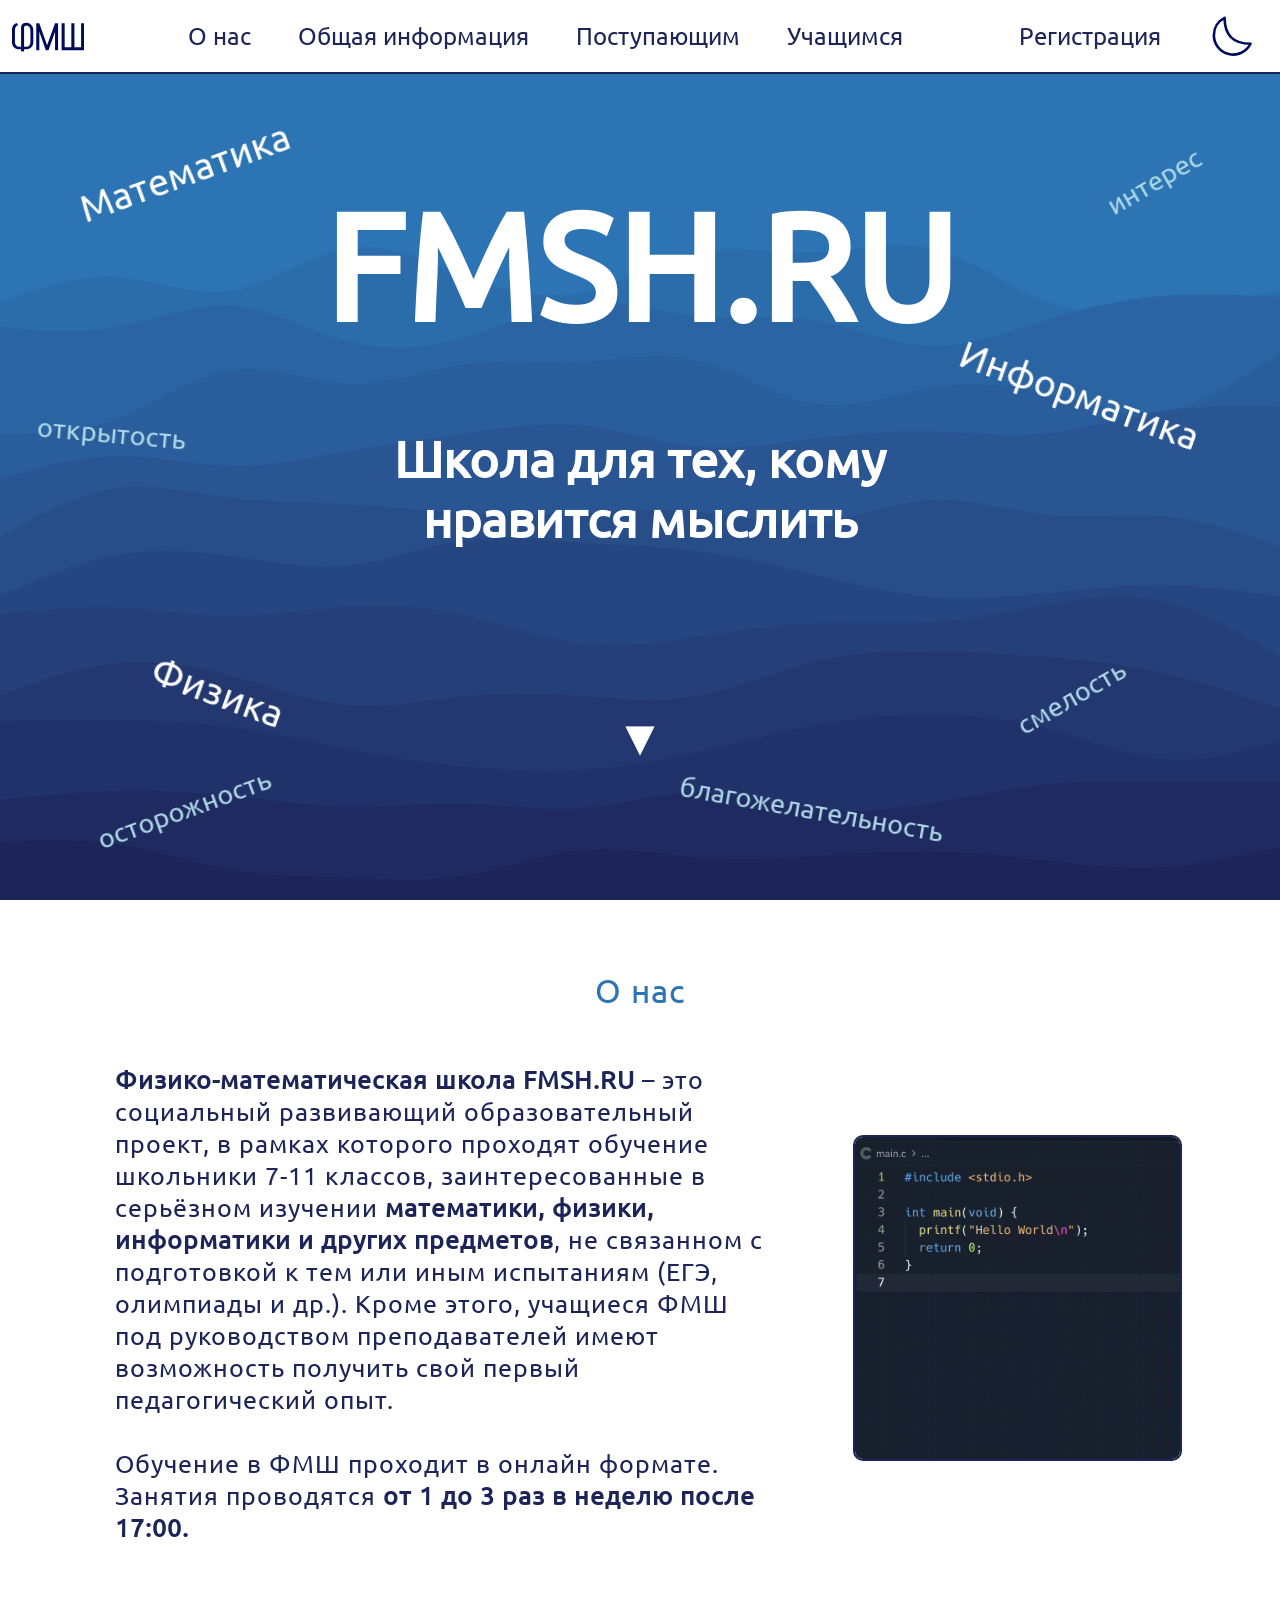
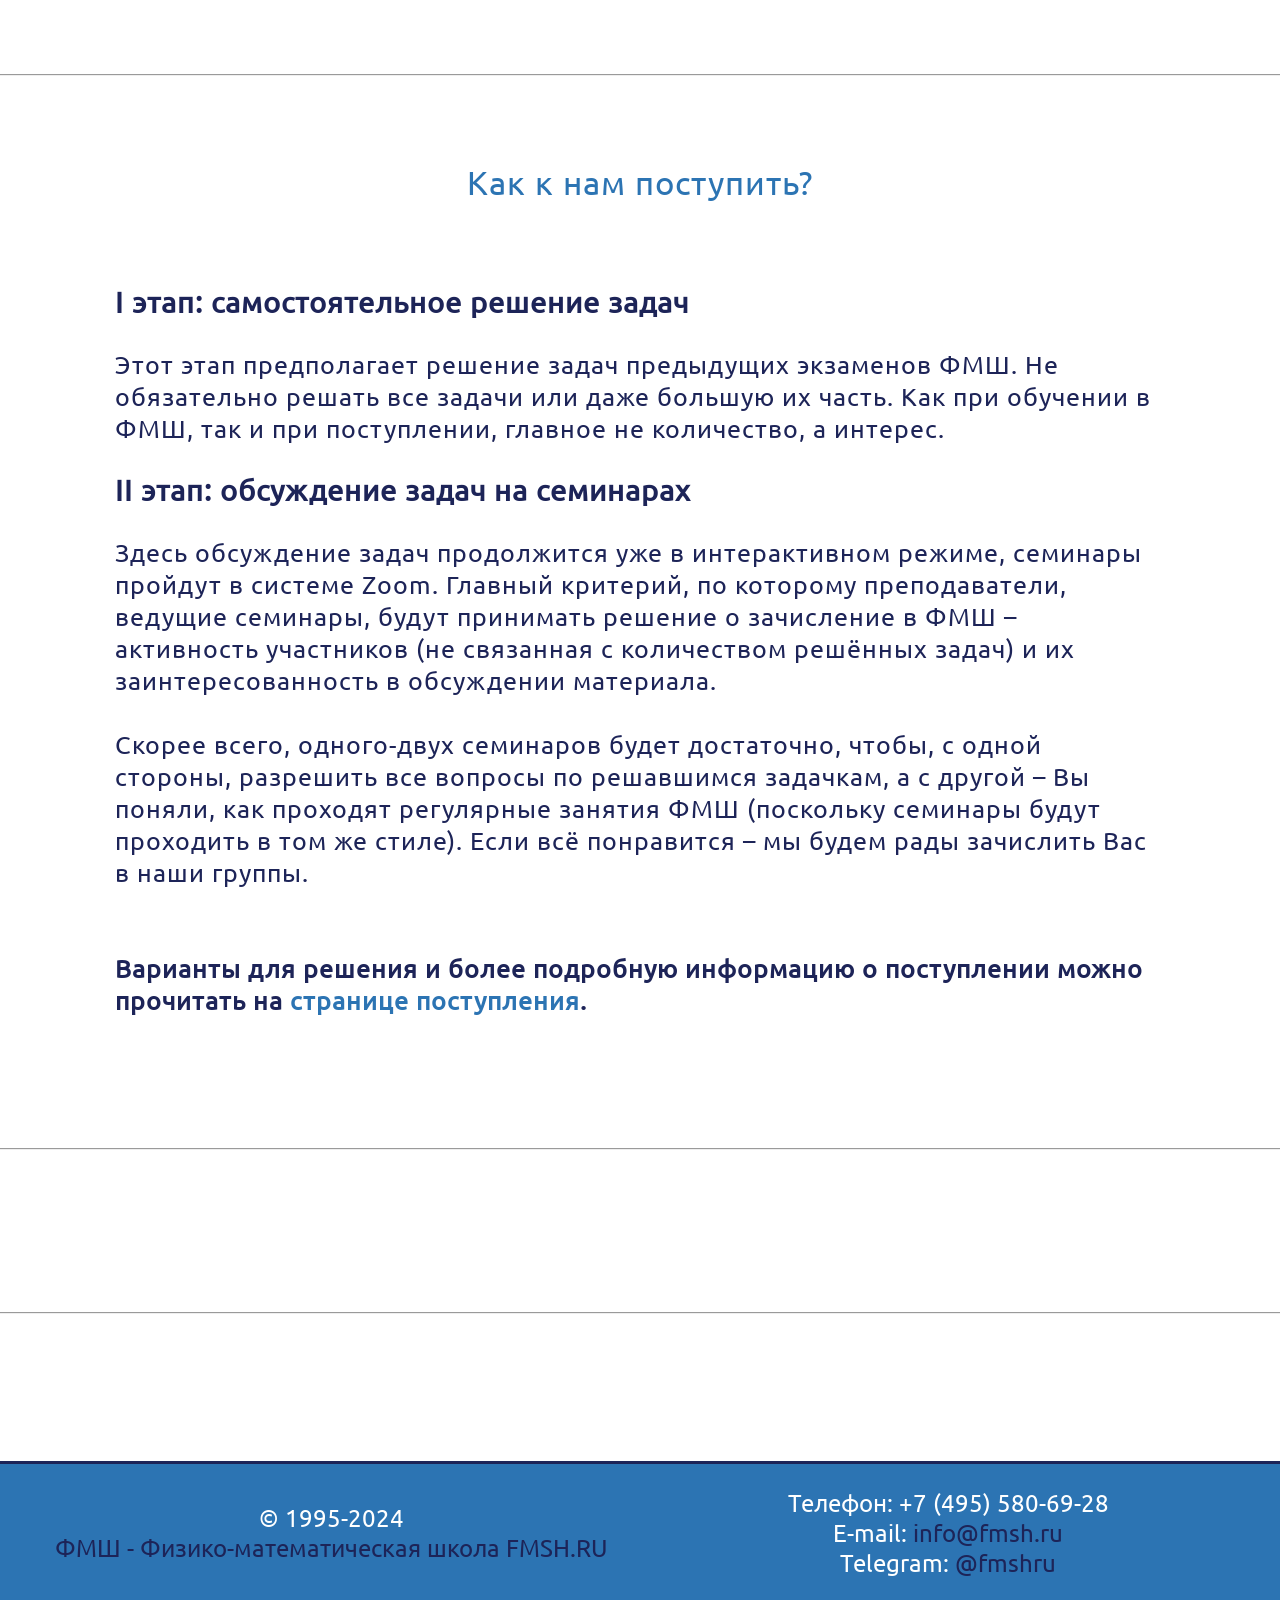
==== commit 24b1977c: "Moved js and css code into the common-fiels folder, created teachers' page" ====
--- a/index/index.html
+++ b/index/index.html
@@ -15,6 +15,10 @@
 
   <!-- Resources -->
   <link rel="shortcut icon" href="favicon.ico" type="image/x-icon">
+  <link rel="stylesheet" href="../common-files/css/global-styles.css">
+  <link rel="stylesheet" href="../common-files/css/animations.css">
+  <link rel="stylesheet" href="../common-files/css/header-styles.css">
+  <link rel="stylesheet" href="../common-files/css/footer-styles.css">
   <link rel="stylesheet" href="./css/styles.css">
   <script src="./js/scripts.js"></script>
 </head>
@@ -143,6 +147,7 @@
       </article>
       <hr>
       <article id="article-2">
+        <!-- TODO: ADD SVG WAVY THINGIES TO SIDES OF THE PAGE TO THE WEBSITE (or at least consider it) -->
         <div class="article-header" style="text-align: center;">Как к нам поступить?</div>
         <div class="article-body-holder" id="about-admission-article">
           <div class="article-text" id="about-admission-text">
@@ -208,8 +213,8 @@
       </div>
     </div> 
   </footer>
-  <script src="./js/mobile-menu-setup.js"></script>
-  <script src="./js/theme-setup.js"></script>
+  <script src="../common-files/js/mobile-menu-setup.js"></script>
+  <script src="../common-files/js/theme-setup.js"></script>
   <script src="./js/fade-in-out.js"></script>
 </body>
 </html>
--- a/common-files/css/global-styles.css
+++ b/common-files/css/global-styles.css
@@ -0,0 +1,209 @@
+@media screen and (min-width: 1600px) {
+    :root {
+        --proportional-padding: 2em;
+        --proportional-small-padding: 1em;
+        --proportional-x-small-padding: 0.5em;
+        --proportional-xx-small-padding: 0.25em;
+        --vertical-proportional-small-padding: 0.8em 1em;
+    }
+}
+@media screen and (max-width: 1600px) and (min-width: 950px) {
+    :root {
+        --proportional-padding: 2em;
+        --proportional-small-padding: 1em;
+        --proportional-x-small-padding: 0.5em;
+        --proportional-xx-small-padding: 0.25em;
+        --vertical-proportional-small-padding: 0.8em 1em;
+    }
+}
+@media screen and (max-width: 950px) and (min-width: 720px) {
+    :root {
+        --proportional-padding: 2em;
+        --proportional-small-padding: 0.8em;
+        --proportional-x-small-padding: 0.5em;
+        --proportional-xx-small-padding: 0.25em;
+        --vertical-proportional-small-padding: 1em 0.5em;
+    }
+}
+@media screen and (max-width: 720px) and (min-width: 320px) and (orientation: portrait) {
+    :root {
+        --proportional-padding: 1em;
+        --proportional-small-padding: 0.5em;
+        --proportional-x-small-padding: 0.25em;
+        --proportional-xx-small-padding: 0.1em;
+        --vertical-proportional-small-padding: 1em 0.5em;
+    }
+    body {
+        overflow-y: scroll;
+        overflow-x: hidden;
+        scrollbar-width: none; /* Firefox */
+        -ms-overflow-style: none;  /* Internet Explorer 10+ */
+    }
+    body::-webkit-scrollbar { /* WebKit */
+        overflow-x: hidden;
+        width: 0;
+        height: 0;
+    }
+}
+@media screen and (max-width: 320px) and (orientation: portrait) {
+    :root {
+        --proportional-padding: 1em;
+        --proportional-small-padding: 0.5em;
+        --proportional-x-small-padding: 0.25em;
+        --proportional-xx-small-padding: 0.1em;
+        --vertical-proportional-small-padding: 1.2em 0.5em;
+    }
+    body {
+        overflow-y: scroll;
+        overflow-x: hidden;
+        scrollbar-width: none; /* Firefox */
+        -ms-overflow-style: none;  /* Internet Explorer 10+ */
+    }
+    body::-webkit-scrollbar { /* WebKit */
+        overflow-x: hidden;
+        width: 0;
+        height: 0;
+    }
+}
+@media screen and (max-width: 720px) and (min-width: 320px) and (orientation: landscape) {
+    :root {
+        --proportional-padding: 1em;
+        --proportional-small-padding: 0.5em;
+        --proportional-x-small-padding: 0.25em;
+        --proportional-xx-small-padding: 0.1em;
+        --vertical-proportional-small-padding: 1em 0.5em;
+    }
+    body {
+        overflow-y: scroll;
+        overflow-x: hidden;
+        scrollbar-width: none; /* Firefox */
+        -ms-overflow-style: none;  /* Internet Explorer 10+ */
+    }
+    body::-webkit-scrollbar { /* WebKit */
+        overflow-x: hidden;
+        width: 0;
+        height: 0;
+    }
+}
+@media screen and (max-width: 320px) and (orientation: landscape) {
+    :root {
+        --proportional-padding: 1em;
+        --proportional-small-padding: 0.5em;
+        --proportional-x-small-padding: 0.25em;
+        --proportional-xx-small-padding: 0.1em;
+        --vertical-proportional-small-padding: 1.2em 0.5em;
+    }
+    body {
+        overflow-y: scroll;
+        overflow-x: hidden;
+        scrollbar-width: none; /* Firefox */
+        -ms-overflow-style: none;  /* Internet Explorer 10+ */
+    }
+    body::-webkit-scrollbar { /* WebKit */
+        overflow-x: hidden;
+        width: 0;
+        height: 0;
+    }
+}
+
+@font-face {
+    font-family: UbuntuRegular;
+    src: url("../Ubuntu-Regular.ttf");
+}
+html, body {
+    height: 100%;
+    background-color: var(--white);
+    font-family: UbuntuRegular;
+    font-size: calc(0.75em + 1vw); /* This 'magic value' was discovered by trial-and-error */
+    margin: 0;
+    box-sizing: border-box;
+    -webkit-user-select: none; /* Safari */
+    -ms-user-select: none; /* IE 10 and IE 11 */
+    user-select: none; /* Standard syntax */
+    scroll-behavior: smooth;
+}
+*, *:before, *:after {
+    box-sizing: inherit; /* it's border-box unless specified otherwise */
+    /* more about box-sizing: https://developer.mozilla.org/en-US/docs/Web/CSS/box-sizing */
+}
+*:focus, *:active {
+    /* Hiding browser's default outline on clicked links as it's ugly */
+    -webkit-tap-highlight-color: transparent;
+    outline: none;
+    cursor: default;
+    -webkit-tap-highlight-color: transparent;
+}
+:root {
+    --dark-blue: #1d2458;
+    --blue: #2C74B3;
+    --white: #ffffff;
+    --pastel-red: #CF6679;
+    --pastel-dark-blue: #216694;
+    --pastel-light-blue: #348ddb;
+    --pastel-green: #3fab95;
+    --pastel-pink: #cb99c9;
+    --placeholder-text-opacity: 0.3;
+    --placeholder-text-dark-theme-opacity: 0.7;
+    --theme-emoji-bright: invert(13%) sepia(42%) saturate(3586%) hue-rotate(220deg) brightness(86%) contrast(127%);
+    --theme-emoji-dark: invert(100%) sepia(5%) saturate(19%) hue-rotate(180deg) brightness(106%) contrast(105%);
+    
+    --header-height: 3rem;
+
+    --small-font-size: 75%;
+}
+* {
+    scrollbar-width: auto;
+    scrollbar-color: var(--blue) var(--white);
+}
+*::-webkit-scrollbar-track {
+    background: var(--white);
+} 
+*::-webkit-scrollbar-thumb {
+    background-color: var(--blue);
+    border-radius: 20px;
+    border: 3px solid var(--white);
+}
+*::-o-scrollbar-track {
+    background: var(--white);
+} 
+*::-o-scrollbar-thumb {
+    background-color: var(--blue);
+    border-radius: 20px;
+    border: 3px solid var(--white);
+}
+*::-moz-scrollbar-track {
+    background: var(--white);
+} 
+*::-moz-scrollbar-thumb {
+    background-color: var(--blue);
+    border-radius: 20px;
+    border: 3px solid var(--white);
+}
+
+a {
+    display: inline-block;
+    color: var(--dark-blue);
+    margin-top: auto;
+    margin-bottom: auto;
+    text-decoration: none;
+    text-align: center;
+}
+button {
+    background-color: var(--blue);
+    color: var(--white);
+    border-radius: 10px;
+    border: var(--dark-blue) solid 2px;
+    cursor: pointer;
+}
+.has-border {
+    border-radius: 0.4em;
+    border: var(--dark-blue) solid 2px;
+}
+button:hover, button:focus {
+    filter: opacity(0.9) contrast(120%) saturate(110%); 
+}
+hr {
+    border-right : 0;
+    border-left: 0;
+    width: 100%;
+}
--- a/common-files/css/animations.css
+++ b/common-files/css/animations.css
@@ -0,0 +1,268 @@
+@keyframes float {
+    0% {
+        transform: translatey(5px);
+    }
+    50% {
+        transform: translatey(25px);
+    }
+    100% {
+        transform: translatey(5px);
+    }
+}
+@-o-keyframes float {
+    0% {
+        transform: translatey(5px);
+    }
+    50% {
+        transform: translatey(25px);
+    }
+    100% {
+        transform: translatey(5px);
+    }
+}
+@-moz-keyframes float {
+    0% {
+        transform: translatey(5px);
+    }
+    50% {
+        transform: translatey(25px);
+    }
+    100% {
+        transform: translatey(5px);
+    }
+}
+@-webkit-keyframes float {
+    0% {
+        transform: translatey(5px);
+    }
+    50% {
+        transform: translatey(25px);
+    }
+    100% {
+        transform: translatey(5px);
+    }
+}
+@keyframes link_chosen {
+    0% {
+        text-decoration-color: rgba(0, 0, 0, 0);
+    }
+    100% {
+        text-decoration-color: var(--dark-blue);
+    }
+}
+@-o-keyframes link_chosen {
+    0% {
+        text-decoration-color: rgba(0, 0, 0, 0);
+    }
+    100% {
+        text-decoration-color: var(--dark-blue);
+    }
+}
+@-moz-keyframes link_chosen {
+    0% {
+        text-decoration-color: rgba(0, 0, 0, 0);
+    }
+    100% {
+        text-decoration-color: var(--dark-blue);
+    }
+}
+@-webkit-keyframes link_chosen {
+    0% {
+        text-decoration-color: rgba(0, 0, 0, 0);
+    }
+    100% {
+        text-decoration-color: var(--dark-blue);
+    }
+}
+@keyframes highlight_box {
+    0% {}
+    100% {
+        -webkit-box-shadow: -3px 0 0 0 var(--blue);
+        box-shadow: -3px 0 0 0 var(--blue);
+    }
+}
+@-o-keyframes highlight_box {
+    0% {}
+    100% {
+        -webkit-box-shadow: -3px 0 0 0 var(--blue);
+        box-shadow: -3px 0 0 0 var(--blue);
+    }
+}
+@-moz-keyframes highlight_box {
+    0% {}
+    100% {
+        -webkit-box-shadow: -3px 0 0 0 var(--blue);
+        box-shadow: -3px 0 0 0 var(--blue);
+    }
+}
+@-webkit-keyframes highlight_box {
+    0% {}
+    100% {
+        -webkit-box-shadow: -3px 0 0 0 var(--blue);
+        box-shadow: -3px 0 0 0 var(--blue);
+    }
+}
+.floating {
+    animation: float 2s ease-in-out infinite;
+    -moz-animation: float 2s ease-in-out infinite;
+    -o-animation: float 2s ease-in-out infinite;
+    -webkit-animation: float 2s ease-in-out infinite;
+}
+.highlight-left:hover, .highlight-left:focus, .highlight-left:active {
+    animation: highlight_box 0.1s ease-out forwards;
+    -moz-animation: highlight_box 0.1s ease-out forwards;
+    -o-animation: highlight_box 0.1s ease-out forwards;
+    -webkit-animation: highlight_box 0.1s ease-out forwards;
+}
+@keyframes appear {
+    0% {
+        transform: translateX(150%);
+    }
+    100% {
+        transform: translateX(0);
+    }
+}
+@-o-keyframes appear {
+    0% {
+        transform: translateX(150%);
+    }
+    100% {
+        transform: translateX(0);
+    }
+}
+@-moz-keyframes appear {
+    0% {
+        transform: translateX(150%);
+    }
+    100% {
+        transform: translateX(0);
+    }
+}
+@-webkit-keyframes appear {
+    0% {
+        transform: translateX(150%);
+    }
+    100% {
+        transform: translateX(0);
+    }
+}
+.appearing {
+    animation: appear 0.2s ease-in forwards;
+    -moz-animation: appear 0.2s ease-in forwards;
+    -o-animation: appear 0.2s ease-in forwards;
+    -webkit-animation: appear 0.2s ease-in forwards;
+}
+@keyframes disappear {
+    0% {
+        transform: translateX(0);
+    }
+    100% {
+        transform: translateX(150%);
+    }
+}
+@-o-keyframes disappear {
+    0% {
+        transform: translateX(0);
+    }
+    100% {
+        transform: translateX(150%);
+    }
+}
+@-moz-keyframes disappear {
+    0% {
+        transform: translateX(0);
+    }
+    100% {
+        transform: translateX(150%);
+    }
+}
+@-webkit-keyframes disappear {
+    0% {
+        transform: translateX(0);
+    }
+    100% {
+        transform: translateX(150%);
+    }
+}
+.disappearing {
+    animation: disappear 0.2s ease-out forwards;
+    -moz-animation: disappear 0.2s ease-out forwards;
+    -o-animation: disappear 0.2s ease-out forwards;
+    -webkit-animation: disappear 0.2s ease-out forwards;
+}
+@keyframes rotate {
+    0% {
+        rotate: 0;
+    }
+    100% {
+        rotate: -90deg;
+    }
+}
+@-o-keyframes rotate {
+    0% {
+        rotate: 0;
+    }
+    100% {
+        rotate: -90deg;
+    }
+}
+@-moz-keyframes rotate {
+    0% {
+        rotate: 0;
+    }
+    100% {
+        rotate: -90deg;
+    }
+}
+@-webkit-keyframes rotate {
+    0% {
+        rotate: 0;
+    }
+    100% {
+        rotate: -90deg;
+    }
+}
+.rotating {
+    animation: rotate 0.2s ease-in forwards;
+    -moz-animation: rotate 0.2s ease-in forwards;
+    -o-animation: rotate 0.2s ease-in forwards;
+    -webkit-animation: rotate 0.2s ease-in forwards;
+}
+@keyframes rotate-back {
+    0% {
+        rotate: -90deg;
+    }
+    100% {
+        rotate: 0;
+    }
+}
+@-o-keyframes rotate-back {
+    0% {
+        rotate: -90deg;
+    }
+    100% {
+        rotate: 0;
+    }
+}
+@-moz-keyframes rotate-back {
+    0% {
+        rotate: -90deg;
+    }
+    100% {
+        rotate: 0;
+    }
+}
+@-webkit-keyframes rotate-back {
+    0% {
+        rotate: -90deg;
+    }
+    100% {
+        rotate: 0;
+    }
+}
+.rotating-back {
+    animation: rotate-back 0.2s ease-out forwards;
+    -moz-animation: rotate-back 0.2s ease-out forwards;
+    -o-animation: rotate-back 0.2s ease-out forwards;
+    -webkit-animation: rotate-back 0.2s ease-out forwards;
+}
--- a/common-files/css/header-styles.css
+++ b/common-files/css/header-styles.css
@@ -0,0 +1,249 @@
+@media screen and (min-width: 1600px) {
+    #desktop-navbar {
+        display: flex;
+    }
+    #mobile-navbar {
+        display: none;
+    }
+}
+@media screen and (max-width: 1600px) and (min-width: 950px) {
+    #desktop-navbar {
+        display: flex;
+    }
+    #mobile-navbar {
+        display: none;
+    }
+}
+@media screen and (max-width: 950px) and (min-width: 720px) {
+    #desktop-navbar {
+        display: flex;
+    }
+    #mobile-navbar {
+        display: none;
+    }
+}
+@media screen and (max-width: 720px) and (min-width: 320px) and (orientation: portrait) {
+    #desktop-navbar {
+        display: none;
+    }
+    #mobile-navbar {
+        bottom: calc(var(--header-height) / 2);
+        right: calc(var(--header-height) / 2);
+    }
+    .mobile-navbar-link {
+        position: relative;
+        bottom: calc((var(--header-height)) * 5);
+        transform: translateX(150%);
+        margin: 0.1em;
+        background-color: var(--white);
+        color: var(--dark-blue);
+        padding: var(--proportional-small-padding);
+        width: max-content;
+        max-height: var(--header-height);
+        text-align: right;
+        float: right;
+        border: 2px solid var(--dark-blue);
+        border-radius: 5px;
+        overflow: hidden;
+    }
+    #register {
+        border-radius: 5px;
+    }
+}
+@media screen and (max-width: 320px) and (orientation: portrait) {
+    #desktop-navbar {
+        display: none;
+    }
+    #mobile-navbar {
+        bottom: calc(var(--header-height) / 2);
+        right: calc(var(--header-height) / 4);
+    }
+    .mobile-navbar-link {
+        position: relative;
+        bottom: calc((var(--header-height)) * 5);
+        transform: translateX(150%);
+        margin: 0.1em;
+        background-color: var(--white);
+        color: var(--dark-blue);
+        padding: var(--proportional-small-padding);
+        width: max-content;
+        max-height: var(--header-height);
+        text-align: right;
+        float: right;
+        border: 2px solid var(--dark-blue);
+        border-radius: 5px;
+        overflow: hidden;
+    }
+    #register {
+        border-radius: 5px;
+    }
+}
+@media screen and (max-width: 720px) and (min-width: 320px) and (orientation: landscape) {
+    #desktop-navbar {
+        display: none;
+    }
+    #mobile-navbar {
+        bottom: calc(var(--header-height) / 2);
+        right: calc(var(--header-height) / 2);
+    }
+    .mobile-navbar-link {
+        position: relative;
+        bottom: calc((var(--header-height)) * 5);
+        transform: translateX(150%);
+        margin: 0.1em;
+        background-color: var(--white);
+        color: var(--dark-blue);
+        padding: var(--proportional-small-padding);
+        width: max-content;
+        max-height: var(--header-height);
+        text-align: right;
+        float: right;
+        border: 2px solid var(--dark-blue);
+        border-radius: 5px;
+        overflow: hidden;
+    }
+    #register {
+        border-radius: 5px;
+    }
+}
+@media screen and (max-width: 320px) and (orientation: landscape) {
+    #desktop-navbar {
+        display: none;
+    }
+    #mobile-navbar {
+        bottom: calc(var(--header-height) / 2);
+        right: calc(var(--header-height) / 4);
+    }
+    .mobile-navbar-link {
+        position: relative;
+        bottom: calc((var(--header-height)) * 5);
+        transform: translateX(150%);
+        margin: 0.1em;
+        background-color: var(--white);
+        color: var(--dark-blue);
+        padding: var(--proportional-small-padding);
+        width: max-content;
+        max-height: var(--header-height);
+        text-align: right;
+        float: right;
+        border: 2px solid var(--dark-blue);
+        border-radius: 5px;
+        overflow: hidden;
+    }
+    #register {
+        border-radius: 5px;
+    }
+}
+/* HEADER STYLING */
+#header-replacer {
+    background-color: var(--white);
+    width: 100%;
+    height: var(--header-height);
+}
+header {
+    display: flex;
+    flex-direction: row;
+    justify-content: space-between;
+    align-content: center;
+
+    z-index: 3;
+
+    height: var(--header-height);
+    position: fixed;
+    width: 100%;
+    top: 0;
+    font-size: var(--small-font-size);
+    border-bottom: 2px solid var(--dark-blue);
+}
+nav#desktop-navbar {
+    margin-top: auto;
+    margin-bottom: auto;
+
+    overflow: hidden;
+
+    background-color: inherit;
+
+    flex-direction: row;
+    justify-content: center;
+    align-content: center;
+    flex-wrap: nowrap;
+
+    height: 100%;
+}
+nav#mobile-navbar {
+    z-index: 3;
+    position: fixed;
+    width: var(--header-height);
+    height: var(--header-height);
+    border-radius: 50%;
+    background-color: var(--white);
+    border: 2px solid var(--dark-blue);
+}
+.colorless:hover, .colorless:focus, .colorless:focus-within {
+    transform: scale(1.1); 
+}
+.emoji {
+    filter: var(--theme-emoji-bright);
+}
+.logo {
+    filter: var(--theme-emoji-bright);
+    margin-left: 0.5em;
+    margin-right: 0.5em;
+}
+.cursor-pointer:hover {
+    cursor: pointer;
+}
+
+/* The following several classes and styling rules are used in navigation bar styling */
+.dropbtn {
+    border: none;
+    outline: none;
+    background-color: inherit;
+    margin: 0;
+    overflow: hidden;
+}
+.dropdown:hover, .dropdown:focus, .dropdown:focus-within {
+    background-color: var(--dark-blue);
+}
+.dropbtn:hover > a, .dropdown:focus > div > a, .dropdown:focus-within > div > a {
+    color: var(--white);
+}
+nav#desktop-navbar a {
+    padding: var(--vertical-proportional-small-padding);
+    white-space: nowrap;
+}
+.dropdown-content {
+    display: none;
+    position: absolute;
+    z-index: 1;
+    border-radius: 0 0 0.2em 0.2em;
+    border-bottom: 2px solid var(--dark-blue);
+    border-right: 2px solid var(--dark-blue);
+    border-left: 2px solid var(--dark-blue);
+    border-top: 2px solid var(--dark-blue);
+    background-color: var(--white);
+}
+.dropdown-content > a {
+    float: none;
+    display: block;
+    text-align: left;
+}
+.dropdown:hover .dropdown-content, .dropdown:focus .dropdown-content, .dropdown:focus-within .dropdown-content {
+    display: block;
+}
+.dropdown-content > :hover, a:hover, .dropdown-content > :focus, a:focus {
+    text-decoration: underline;
+    animation: link_chosen 0.5s ease-out forwards;
+    -moz-animation: link_chosen 0.5s ease-out forwards;
+    -o-animation: link_chosen 0.5s ease-out forwards;
+    -webkit-animation: link_chosen 0.5s ease-out forwards;
+}
+
+/* These two styling rules are used for styling the register button-link */
+#register:hover, #register:hover > a, #register:focus, #register:focus > a {
+    background-color: var(--dark-blue);
+    color: var(--white);
+}
+#register {
+    padding: var(--vertical-proportional-small-padding);
+}
--- a/common-files/css/footer-styles.css
+++ b/common-files/css/footer-styles.css
@@ -0,0 +1,96 @@
+@media screen and (min-width: 1600px) {
+    footer {
+        display: flex;
+    }
+    #mobile-footer {
+        display: none;
+    }
+}
+@media screen and (max-width: 1600px) and (min-width: 950px) {
+    footer {
+        display: flex;
+    }
+    #mobile-footer {
+        display: none;
+    }
+}
+@media screen and (max-width: 950px) and (min-width: 720px) {
+    footer {
+        display: flex;
+    }
+    #mobile-footer {
+        display: none;
+    }
+}
+@media screen and (max-width: 720px) and (min-width: 320px) and (orientation: portrait) {
+    footer {
+        display: none;
+    }
+    #mobile-footer {
+        display: flex;
+    }
+}
+@media screen and (max-width: 320px) and (orientation: portrait) {
+    footer {
+        display: none;
+    }
+    #mobile-footer {
+        display: flex;
+    }
+}
+@media screen and (max-width: 720px) and (min-width: 320px) and (orientation: landscape) {
+    footer {
+        display: none;
+    }
+    #mobile-footer {
+        display: flex;
+    }
+}
+@media screen and (max-width: 320px) and (orientation: landscape) {
+    footer {
+        display: none;
+    }
+    #mobile-footer {
+        display: flex;
+    }
+}
+footer {
+    bottom: 0;
+    flex-direction: row;
+    justify-content: space-around;
+    align-content: center;
+    flex-wrap: wrap;
+    width: 100%;
+    background-color: var(--blue);
+    color: var(--white);
+    border-top: var(--dark-blue);
+    border-width: 3px;
+    border-style: solid;
+    border-right: var(--blue);
+    border-left: var(--blue);
+    border-bottom: var(--blue);
+
+    font-size: var(--small-font-size);
+    padding: var(--proportional-small-padding);
+}
+footer a {
+    color: var(--dark-blue);
+}
+footer a:hover {
+    color: var(--white);
+}
+footer > * {
+    flex: 1;
+    text-align: center;
+    display: inline-block;
+    margin-top: auto;
+    margin-bottom: auto;
+}
+#mobile-contacts {
+    display: flex;
+    justify-content: space-evenly;
+    margin-right: var(--header-height);
+}
+#telegram-mobile, #phone-mobile, #email-mobile {
+    width: fit-content;
+}
--- a/index/css/styles.css
+++ b/index/css/styles.css
@@ -1,18 +1,5 @@
 /* DIFFERENT MEDIA SETTINGS */
 @media screen and (min-width: 1600px) {
-    :root {
-        --proportional-padding: 2em;
-        --proportional-small-padding: 1em;
-        --proportional-x-small-padding: 0.5em;
-        --proportional-xx-small-padding: 0.25em;
-        --vertical-proportional-small-padding: 0.8em 1em;
-    }
-    #desktop-navbar {
-        display: flex;
-    }
-    #mobile-navbar {
-        display: none;
-    }
     #main-block > * {
         text-align: center;
     }
@@ -28,27 +15,8 @@
         font-size: 75px;
         margin-top: 0;
     }
-    footer {
-        display: flex;
-    }
-    #mobile-footer {
-        display: none;
-    }
 }
 @media screen and (max-width: 1600px) and (min-width: 950px) {
-    :root {
-        --proportional-padding: 2em;
-        --proportional-small-padding: 1em;
-        --proportional-x-small-padding: 0.5em;
-        --proportional-xx-small-padding: 0.25em;
-        --vertical-proportional-small-padding: 0.8em 1em;
-    }
-    #desktop-navbar {
-        display: flex;
-    }
-    #mobile-navbar {
-        display: none;
-    }
     #main-block > * {
         text-align: center;
     }
@@ -64,27 +32,8 @@
         font-size: 50px;
         margin-top: 0;
     }
-    footer {
-        display: flex;
-    }
-    #mobile-footer {
-        display: none;
-    }
 }
 @media screen and (max-width: 950px) and (min-width: 720px) {
-    :root {
-        --proportional-padding: 2em;
-        --proportional-small-padding: 0.8em;
-        --proportional-x-small-padding: 0.5em;
-        --proportional-xx-small-padding: 0.25em;
-        --vertical-proportional-small-padding: 1em 0.5em;
-    }
-    #desktop-navbar {
-        display: flex;
-    }
-    #mobile-navbar {
-        display: none;
-    }
     #main-block > * {
         text-align: center;
     }
@@ -100,47 +49,11 @@
         font-size: 50px;
         margin-top: 10%;
     }
-    footer {
-        display: flex;
-    }
-    #mobile-footer {
-        display: none;
-    }
     #words {
         display: none;
     }
 }
 @media screen and (max-width: 720px) and (min-width: 320px) and (orientation: portrait) {
-    :root {
-        --proportional-padding: 1em;
-        --proportional-small-padding: 0.5em;
-        --proportional-x-small-padding: 0.25em;
-        --proportional-xx-small-padding: 0.1em;
-        --vertical-proportional-small-padding: 1em 0.5em;
-    }
-    #desktop-navbar {
-        display: none;
-    }
-    #mobile-navbar {
-        bottom: calc(var(--header-height) / 2);
-        right: calc(var(--header-height) / 2);
-    }
-    .mobile-navbar-link {
-        position: relative;
-        bottom: calc((var(--header-height)) * 5);
-        transform: translateX(150%);
-        margin: 0.1em;
-        background-color: var(--white);
-        color: var(--dark-blue);
-        padding: var(--proportional-small-padding);
-        width: max-content;
-        max-height: var(--header-height);
-        text-align: right;
-        float: right;
-        border: 2px solid var(--dark-blue);
-        border-radius: 5px;
-        overflow: hidden;
-    }
     #main-block > * {
         text-align: center;
         margin: 0;
@@ -155,61 +68,11 @@
         margin-bottom: 70%;
         margin-top: 10%;
     }
-    body {
-        overflow-y: scroll;
-        overflow-x: hidden;
-        scrollbar-width: none; /* Firefox */
-        -ms-overflow-style: none;  /* Internet Explorer 10+ */
-    }
-    body::-webkit-scrollbar { /* WebKit */
-        overflow-x: hidden;
-        width: 0;
-        height: 0;
-    }
-    #register {
-        border-radius: 5px;
-    }
-    footer {
-        display: none;
-    }
-    #mobile-footer {
-        display: flex;
-    }
     #words {
         display: none;
     }
 }
 @media screen and (max-width: 320px) and (orientation: portrait) {
-    :root {
-        --proportional-padding: 1em;
-        --proportional-small-padding: 0.5em;
-        --proportional-x-small-padding: 0.25em;
-        --proportional-xx-small-padding: 0.1em;
-        --vertical-proportional-small-padding: 1.2em 0.5em;
-    }
-    #desktop-navbar {
-        display: none;
-    }
-    #mobile-navbar {
-        bottom: calc(var(--header-height) / 2);
-        right: calc(var(--header-height) / 4);
-    }
-    .mobile-navbar-link {
-        position: relative;
-        bottom: calc((var(--header-height)) * 5);
-        transform: translateX(150%);
-        margin: 0.1em;
-        background-color: var(--white);
-        color: var(--dark-blue);
-        padding: var(--proportional-small-padding);
-        width: max-content;
-        max-height: var(--header-height);
-        text-align: right;
-        float: right;
-        border: 2px solid var(--dark-blue);
-        border-radius: 5px;
-        overflow: hidden;
-    }
     #main-block > * {
         text-align: center;
         margin: 0;
@@ -224,61 +87,11 @@
         margin-bottom: 70%;
         margin-top: 10%;
     }
-    body {
-        overflow-y: scroll;
-        overflow-x: hidden;
-        scrollbar-width: none; /* Firefox */
-        -ms-overflow-style: none;  /* Internet Explorer 10+ */
-    }
-    body::-webkit-scrollbar { /* WebKit */
-        overflow-x: hidden;
-        width: 0;
-        height: 0;
-    }
-    #register {
-        border-radius: 5px;
-    }
-    footer {
-        display: none;
-    }
-    #mobile-footer {
-        display: flex;
-    }
     #words {
         display: none;
     }
 }
 @media screen and (max-width: 720px) and (min-width: 320px) and (orientation: landscape) {
-    :root {
-        --proportional-padding: 1em;
-        --proportional-small-padding: 0.5em;
-        --proportional-x-small-padding: 0.25em;
-        --proportional-xx-small-padding: 0.1em;
-        --vertical-proportional-small-padding: 1em 0.5em;
-    }
-    #desktop-navbar {
-        display: none;
-    }
-    #mobile-navbar {
-        bottom: calc(var(--header-height) / 2);
-        right: calc(var(--header-height) / 2);
-    }
-    .mobile-navbar-link {
-        position: relative;
-        bottom: calc((var(--header-height)) * 5);
-        transform: translateX(150%);
-        margin: 0.1em;
-        background-color: var(--white);
-        color: var(--dark-blue);
-        padding: var(--proportional-small-padding);
-        width: max-content;
-        max-height: var(--header-height);
-        text-align: right;
-        float: right;
-        border: 2px solid var(--dark-blue);
-        border-radius: 5px;
-        overflow: hidden;
-    }
     #main-block > * {
         text-align: center;
         margin: 0;
@@ -296,61 +109,11 @@
     #slogan {
         display: none;
     }
-    body {
-        overflow-y: scroll;
-        overflow-x: hidden;
-        scrollbar-width: none; /* Firefox */
-        -ms-overflow-style: none;  /* Internet Explorer 10+ */
-    }
-    body::-webkit-scrollbar { /* WebKit */
-        overflow-x: hidden;
-        width: 0;
-        height: 0;
-    }
-    #register {
-        border-radius: 5px;
-    }
-    footer {
-        display: none;
-    }
-    #mobile-footer {
-        display: flex;
-    }
     #words {
         display: none;
     }
 }
 @media screen and (max-width: 320px) and (orientation: landscape) {
-    :root {
-        --proportional-padding: 1em;
-        --proportional-small-padding: 0.5em;
-        --proportional-x-small-padding: 0.25em;
-        --proportional-xx-small-padding: 0.1em;
-        --vertical-proportional-small-padding: 1.2em 0.5em;
-    }
-    #desktop-navbar {
-        display: none;
-    }
-    #mobile-navbar {
-        bottom: calc(var(--header-height) / 2);
-        right: calc(var(--header-height) / 4);
-    }
-    .mobile-navbar-link {
-        position: relative;
-        bottom: calc((var(--header-height)) * 5);
-        transform: translateX(150%);
-        margin: 0.1em;
-        background-color: var(--white);
-        color: var(--dark-blue);
-        padding: var(--proportional-small-padding);
-        width: max-content;
-        max-height: var(--header-height);
-        text-align: right;
-        float: right;
-        border: 2px solid var(--dark-blue);
-        border-radius: 5px;
-        overflow: hidden;
-    }
     #main-block > * {
         text-align: center;
         margin: 0;
@@ -368,114 +131,11 @@
     #slogan {
         display: none;
     }
-    body {
-        overflow-y: scroll;
-        overflow-x: hidden;
-        scrollbar-width: none; /* Firefox */
-        -ms-overflow-style: none;  /* Internet Explorer 10+ */
-    }
-    body::-webkit-scrollbar { /* WebKit */
-        overflow-x: hidden;
-        width: 0;
-        height: 0;
-    }
-    #register {
-        border-radius: 5px;
-    }
-    footer {
-        display: none;
-    }
-    #mobile-footer {
-        display: flex;
-    }
-    #words {
-        display: none;
-    }
-}
-
-/* ANIMATIONS */
-@keyframes float {
-    0% {
-        transform: translatey(5px);
-    }
-    50% {
-        transform: translatey(25px);
-    }
-    100% {
-        transform: translatey(5px);
-    }
-}
-@-o-keyframes float {
-    0% {
-        transform: translatey(5px);
-    }
-    50% {
-        transform: translatey(25px);
-    }
-    100% {
-        transform: translatey(5px);
-    }
-}
-@-moz-keyframes float {
-    0% {
-        transform: translatey(5px);
-    }
-    50% {
-        transform: translatey(25px);
-    }
-    100% {
-        transform: translatey(5px);
-    }
-}
-@-webkit-keyframes float {
-    0% {
-        transform: translatey(5px);
-    }
-    50% {
-        transform: translatey(25px);
-    }
-    100% {
-        transform: translatey(5px);
-    }
-}
-@keyframes link_chosen {
-    0% {
-        text-decoration-color: rgba(0, 0, 0, 0);
-    }
-    100% {
-        text-decoration-color: var(--dark-blue);
-    }
-}
-@-o-keyframes link_chosen {
-    0% {
-        text-decoration-color: rgba(0, 0, 0, 0);
-    }
-    100% {
-        text-decoration-color: var(--dark-blue);
-    }
-}
-@-moz-keyframes link_chosen {
-    0% {
-        text-decoration-color: rgba(0, 0, 0, 0);
-    }
-    100% {
-        text-decoration-color: var(--dark-blue);
-    }
-}
-@-webkit-keyframes link_chosen {
-    0% {
-        text-decoration-color: rgba(0, 0, 0, 0);
-    }
-    100% {
-        text-decoration-color: var(--dark-blue);
-    }
-}
-.floating {
-    animation: float 2s ease-in-out infinite;
-    -moz-animation: float 2s ease-in-out infinite;
-    -o-animation: float 2s ease-in-out infinite;
-    -webkit-animation: float 2s ease-in-out infinite;
-}
+    #words {
+        display: none;
+    }
+}
+
 @keyframes fade {
     0% {
         opacity: 0;
@@ -488,235 +148,15 @@
 }
 @media (prefers-reduced-motion: no-preference) {
     .in-view {
-        animation: fade 0.5s 0.5s both;
+        animation: fade 1.5s 0s both;
     }
   
     .not-in-view {
         opacity: 0;
     }
 }
-@keyframes appear {
-    0% {
-        transform: translateX(150%);
-    }
-    100% {
-        transform: translateX(0);
-    }
-}
-@-o-keyframes appear {
-    0% {
-        transform: translateX(150%);
-    }
-    100% {
-        transform: translateX(0);
-    }
-}
-@-moz-keyframes appear {
-    0% {
-        transform: translateX(150%);
-    }
-    100% {
-        transform: translateX(0);
-    }
-}
-@-webkit-keyframes appear {
-    0% {
-        transform: translateX(150%);
-    }
-    100% {
-        transform: translateX(0);
-    }
-}
-.appearing {
-    animation: appear 0.2s ease-in forwards;
-    -moz-animation: appear 0.2s ease-in forwards;
-    -o-animation: appear 0.2s ease-in forwards;
-    -webkit-animation: appear 0.2s ease-in forwards;
-}
-@keyframes disappear {
-    0% {
-        transform: translateX(0);
-    }
-    100% {
-        transform: translateX(150%);
-    }
-}
-@-o-keyframes disappear {
-    0% {
-        transform: translateX(0);
-    }
-    100% {
-        transform: translateX(150%);
-    }
-}
-@-moz-keyframes disappear {
-    0% {
-        transform: translateX(0);
-    }
-    100% {
-        transform: translateX(150%);
-    }
-}
-@-webkit-keyframes disappear {
-    0% {
-        transform: translateX(0);
-    }
-    100% {
-        transform: translateX(150%);
-    }
-}
-.disappearing {
-    animation: disappear 0.2s ease-out forwards;
-    -moz-animation: disappear 0.2s ease-out forwards;
-    -o-animation: disappear 0.2s ease-out forwards;
-    -webkit-animation: disappear 0.2s ease-out forwards;
-}
-@keyframes rotate {
-    0% {
-        rotate: 0;
-    }
-    100% {
-        rotate: -90deg;
-    }
-}
-@-o-keyframes rotate {
-    0% {
-        rotate: 0;
-    }
-    100% {
-        rotate: -90deg;
-    }
-}
-@-moz-keyframes rotate {
-    0% {
-        rotate: 0;
-    }
-    100% {
-        rotate: -90deg;
-    }
-}
-@-webkit-keyframes rotate {
-    0% {
-        rotate: 0;
-    }
-    100% {
-        rotate: -90deg;
-    }
-}
-.rotating {
-    animation: rotate 0.2s ease-in forwards;
-    -moz-animation: rotate 0.2s ease-in forwards;
-    -o-animation: rotate 0.2s ease-in forwards;
-    -webkit-animation: rotate 0.2s ease-in forwards;
-}
-@keyframes rotate-back {
-    0% {
-        rotate: -90deg;
-    }
-    100% {
-        rotate: 0;
-    }
-}
-@-o-keyframes rotate-back {
-    0% {
-        rotate: -90deg;
-    }
-    100% {
-        rotate: 0;
-    }
-}
-@-moz-keyframes rotate-back {
-    0% {
-        rotate: -90deg;
-    }
-    100% {
-        rotate: 0;
-    }
-}
-@-webkit-keyframes rotate-back {
-    0% {
-        rotate: -90deg;
-    }
-    100% {
-        rotate: 0;
-    }
-}
-.rotating-back {
-    animation: rotate-back 0.2s ease-out forwards;
-    -moz-animation: rotate-back 0.2s ease-out forwards;
-    -o-animation: rotate-back 0.2s ease-out forwards;
-    -webkit-animation: rotate-back 0.2s ease-out forwards;
-}
 
 /* GENERAL STYLING */
-@font-face {
-    font-family: UbuntuRegular;
-    src: url("../Ubuntu-Regular.ttf");
-}
-html, body {
-    height: 100%;
-    background-color: var(--white);
-    font-family: UbuntuRegular;
-    font-size: calc(0.75em + 1vw); /* This 'magic value' was discovered by trial-and-error */
-    margin: 0;
-    box-sizing: border-box;
-    -webkit-user-select: none; /* Safari */
-    -ms-user-select: none; /* IE 10 and IE 11 */
-    user-select: none; /* Standard syntax */
-    scroll-behavior: smooth;
-}
-*, *:before, *:after {
-    box-sizing: inherit; /* it's border-box unless specified otherwise */
-    /* more about box-sizing: https://developer.mozilla.org/en-US/docs/Web/CSS/box-sizing */
-}
-*:focus, *:active {
-    /* Hiding browser's default outline on clicked links as it's ugly */
-    -webkit-tap-highlight-color: transparent;
-    outline: none;
-    cursor: default;
-    -webkit-tap-highlight-color: transparent;
-}
-:root {
-    --dark-blue: #1d2458;
-    --blue: #2C74B3;
-    --white: #ffffff;
-    --theme-emoji-bright: invert(13%) sepia(42%) saturate(3586%) hue-rotate(220deg) brightness(86%) contrast(127%);
-    --theme-emoji-dark: invert(100%) sepia(5%) saturate(19%) hue-rotate(180deg) brightness(106%) contrast(105%);
-    
-    --header-height: 3rem;
-
-    --small-font-size: 75%;
-}
-
-/* Styling scrollbars on the page */
-* {
-    scrollbar-width: auto;
-    scrollbar-color: var(--blue) var(--white);
-}
-*::-webkit-scrollbar-track {
-    background: var(--white);
-} 
-*::-webkit-scrollbar-thumb {
-    background-color: var(--blue);
-    border-radius: 20px;
-    border: 3px solid var(--white);
-}
-*::-o-scrollbar-track {
-    background: var(--white);
-} 
-*::-o-scrollbar-thumb {
-    background-color: var(--blue);
-    border-radius: 20px;
-    border: 3px solid var(--white);
-}
-*::-moz-scrollbar-track {
-    background: var(--white);
-} 
-*::-moz-scrollbar-thumb {
-    background-color: var(--blue);
-    border-radius: 20px;
-    border: 3px solid var(--white);
-}
 
 /* These two classes are used for alligning elements with the help of 'flex' */
 .vertical-align-center {
@@ -741,97 +181,6 @@
     padding: var(--proportional-xx-small-padding);
 }
 
-/* These two classes are for emojis and logos styling */
-.emoji {
-    filter: var(--theme-emoji-bright);
-}
-.logo {
-    filter: var(--theme-emoji-bright);
-    margin-left: 0.5em;
-    margin-right: 0.5em;
-}
-
-/* This class is used for making cursor a pointer when hovered */
-.cursor-pointer:hover {
-    cursor: pointer;
-}
-
-/* The rest of styling rules in the general styling covers element styling */
-a {
-    display: inline-block;
-
-    color: var(--dark-blue);
-
-    margin-top: auto;
-    margin-bottom: auto;
-
-    text-decoration: none;
-    text-align: center;
-}
-button {
-    background-color: var(--blue);
-    color: var(--white);
-    border-radius: 10px;
-    border: var(--dark-blue) solid 2px;
-    cursor: pointer;
-}
-button:hover, button:focus {
-    filter: opacity(0.9) contrast(120%) saturate(110%); 
-}
-hr {
-    border-right : 0;
-    border-left: 0;
-    width: 100%;
-}
-
-/* HEADER STYLING */
-#header-replacer {
-    background-color: var(--white);
-    width: 100%;
-    height: var(--header-height);
-}
-header {
-    display: flex;
-    flex-direction: row;
-    justify-content: space-between;
-    align-content: center;
-
-    z-index: 3;
-
-    height: var(--header-height);
-    position: fixed;
-    width: 100%;
-    top: 0;
-    font-size: var(--small-font-size);
-    border-bottom: 2px solid var(--dark-blue);
-}
-nav#desktop-navbar {
-    margin-top: auto;
-    margin-bottom: auto;
-
-    overflow: hidden;
-
-    background-color: inherit;
-
-    flex-direction: row;
-    justify-content: center;
-    align-content: center;
-    flex-wrap: nowrap;
-
-    height: 100%;
-}
-nav#mobile-navbar {
-    z-index: 3;
-    position: fixed;
-    width: var(--header-height);
-    height: var(--header-height);
-    border-radius: 50%;
-    background-color: var(--white);
-    border: 2px solid var(--dark-blue);
-}
-.colorless:hover, .colorless:focus, .colorless:focus-within {
-    transform: scale(1.1); 
-}
 #subjects, #principles {
     position: absolute;
 }
@@ -848,60 +197,6 @@
 .floating-word {
     position: absolute;
     z-index: 1;
-}
-
-/* The following several classes and styling rules are used in navigation bar styling */
-.dropbtn {
-    border: none;
-    outline: none;
-    background-color: inherit;
-    margin: 0;
-    overflow: hidden;
-}
-.dropdown:hover, .dropdown:focus, .dropdown:focus-within {
-    background-color: var(--dark-blue);
-}
-.dropbtn:hover > a, .dropdown:focus > div > a, .dropdown:focus-within > div > a {
-    color: var(--white);
-}
-nav#desktop-navbar a {
-    padding: var(--vertical-proportional-small-padding);
-    white-space: nowrap;
-}
-.dropdown-content {
-    display: none;
-    position: absolute;
-    z-index: 1;
-    border-radius: 0 0 0.2em 0.2em;
-    border-bottom: 2px solid var(--dark-blue);
-    border-right: 2px solid var(--dark-blue);
-    border-left: 2px solid var(--dark-blue);
-    border-top: 2px solid var(--dark-blue);
-    background-color: var(--white);
-}
-.dropdown-content > a {
-    float: none;
-    display: block;
-    text-align: left;
-}
-.dropdown:hover .dropdown-content, .dropdown:focus .dropdown-content, .dropdown:focus-within .dropdown-content {
-    display: block;
-}
-.dropdown-content > :hover, a:hover, .dropdown-content > :focus, a:focus {
-    text-decoration: underline;
-    animation: link_chosen 0.5s ease-out forwards;
-    -moz-animation: link_chosen 0.5s ease-out forwards;
-    -o-animation: link_chosen 0.5s ease-out forwards;
-    -webkit-animation: link_chosen 0.5s ease-out forwards;
-}
-
-/* These two styling rules are used for styling the register link */
-#register:hover, #register:hover > a, #register:focus, #register:focus > a {
-    background-color: var(--dark-blue);
-    color: var(--white);
-}
-#register {
-    padding: var(--vertical-proportional-small-padding);
 }
 
 /* These classes are used for styling the main content of the page */
@@ -1031,46 +326,4 @@
     #idroo-gif {
         display: unset;
     }
-}
-
-/* FOOTER STYLING */
-footer {
-    bottom: 0;
-    flex-direction: row;
-    justify-content: space-around;
-    align-content: center;
-    flex-wrap: wrap;
-    width: 100%;
-    background-color: var(--blue);
-    color: var(--white);
-    border-top: var(--dark-blue);
-    border-width: 3px;
-    border-style: solid;
-    border-right: var(--blue);
-    border-left: var(--blue);
-    border-bottom: var(--blue);
-
-    font-size: var(--small-font-size);
-    padding: var(--proportional-small-padding);
-}
-footer a {
-    color: var(--dark-blue);
-}
-footer a:hover {
-    color: var(--white);
-}
-footer > * {
-    flex: 1;
-    text-align: center;
-    display: inline-block;
-    margin-top: auto;
-    margin-bottom: auto;
-}
-#mobile-contacts {
-    display: flex;
-    justify-content: space-evenly;
-    margin-right: var(--header-height);
-}
-#telegram-mobile, #phone-mobile, #email-mobile {
-    width: fit-content;
 }
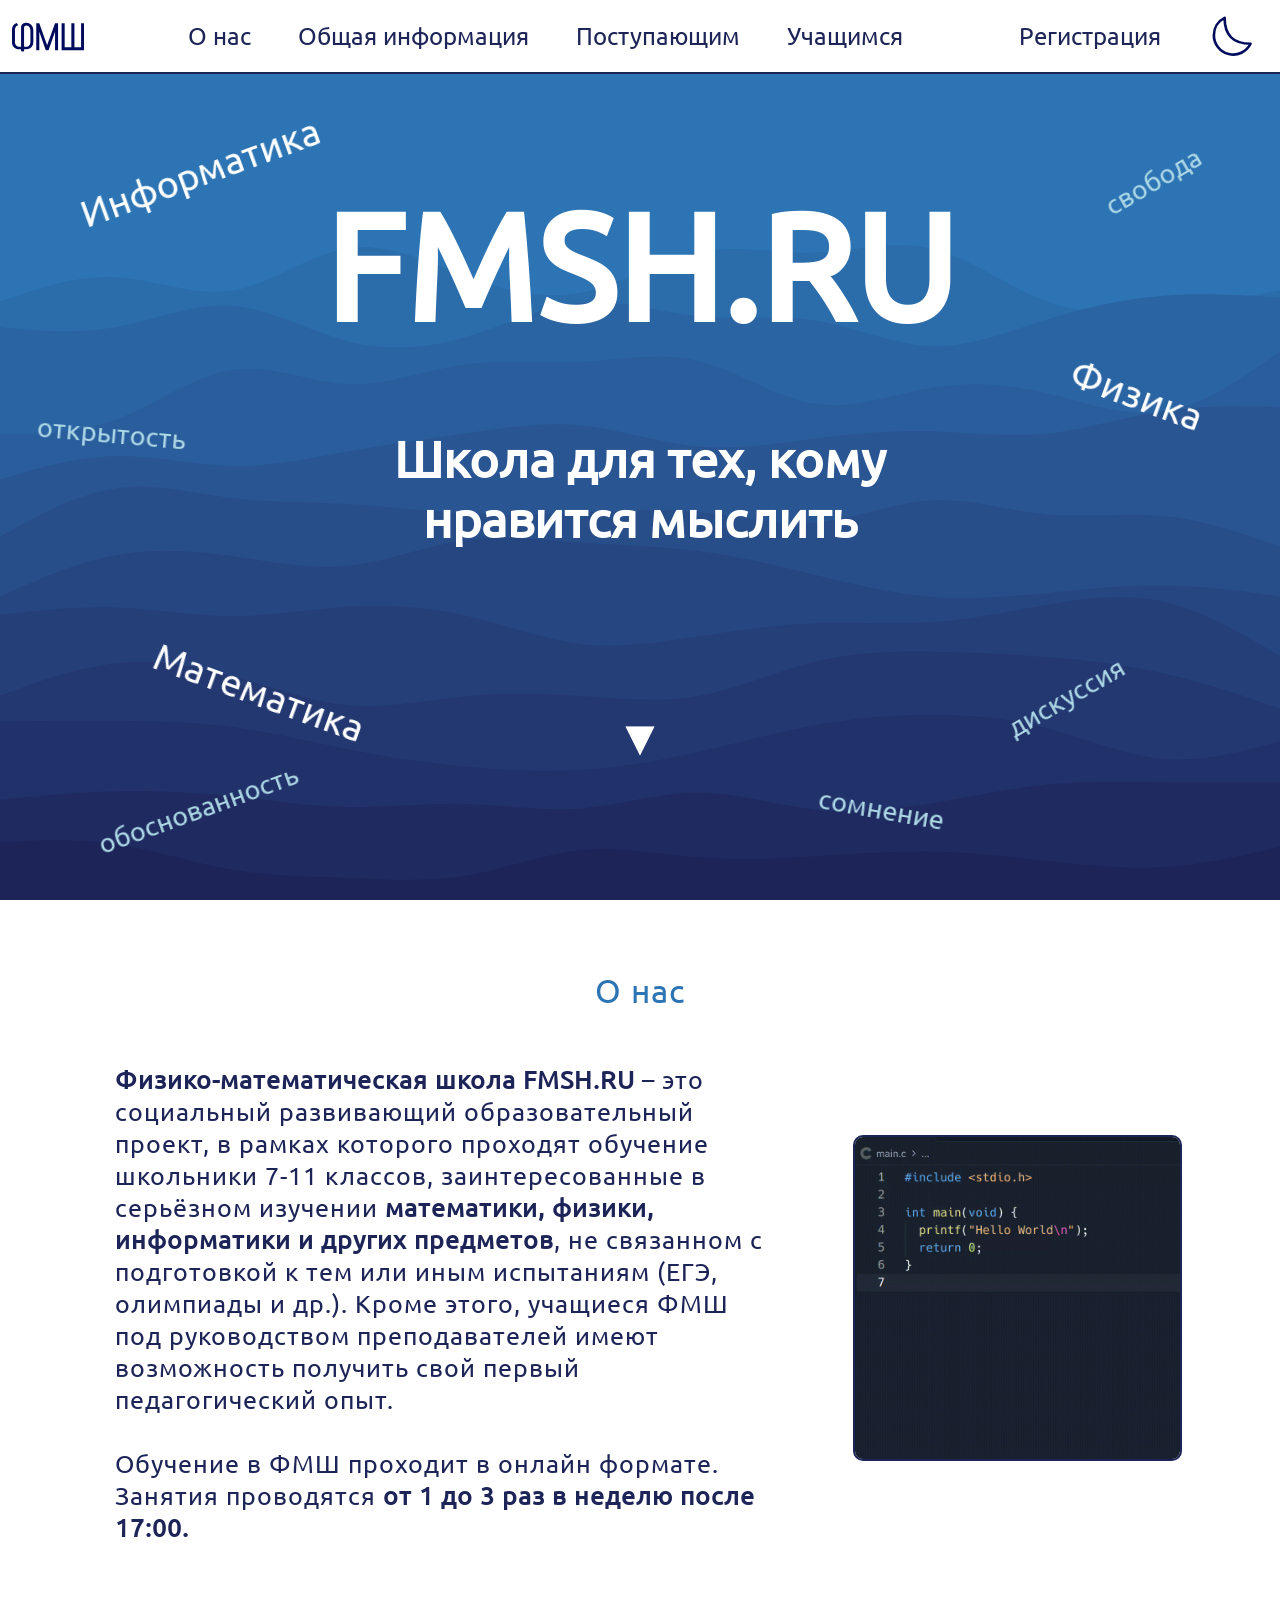
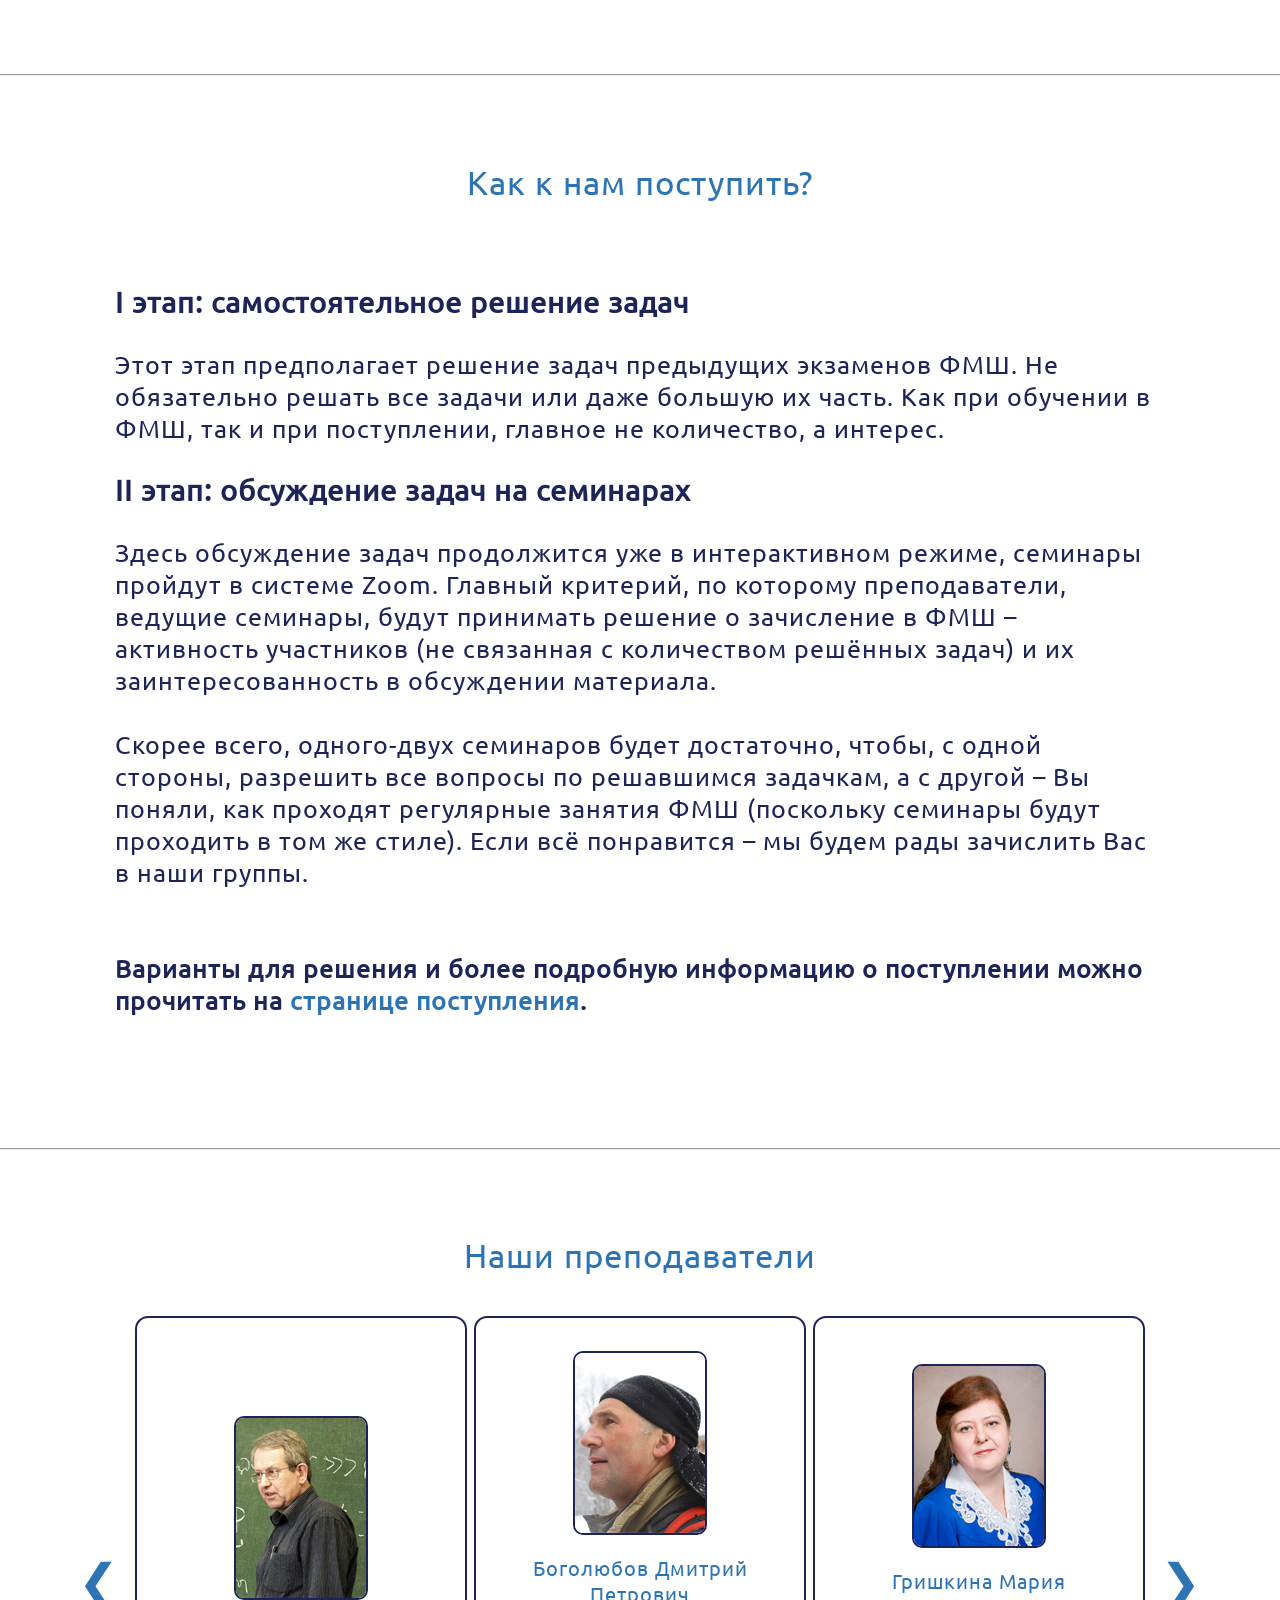
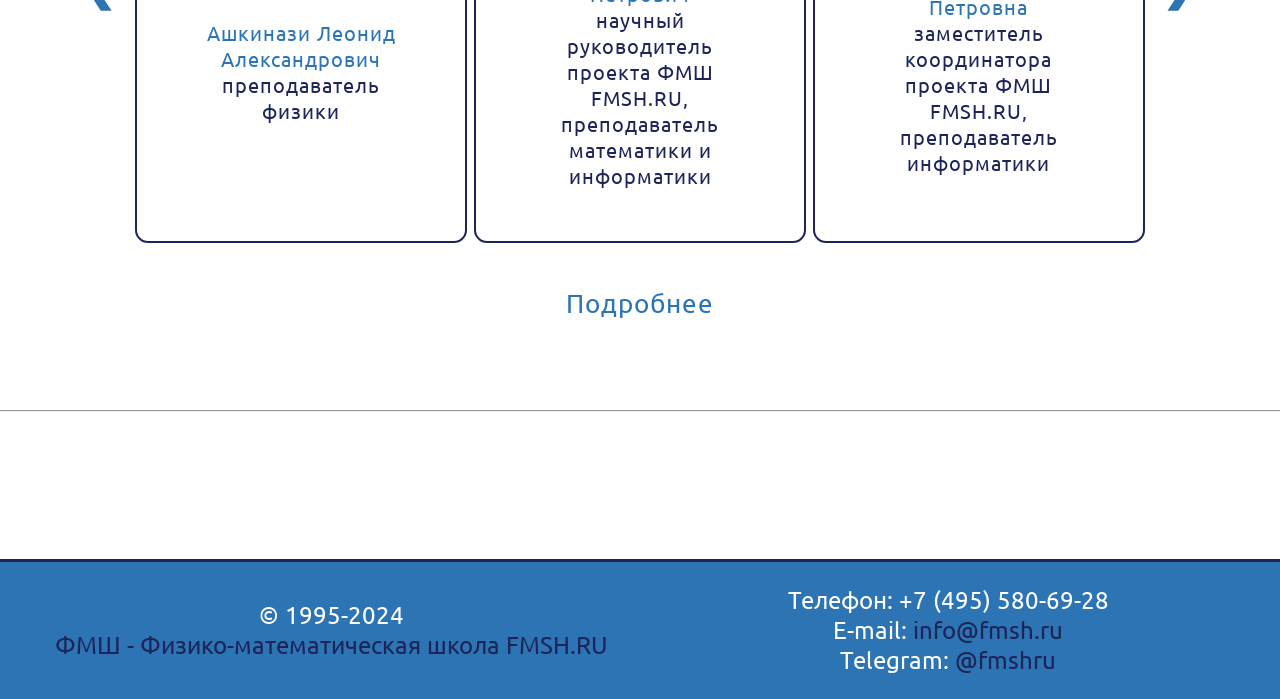
==== commit c00e32ce: "The main page is 75% done (only last section remains)" ====
--- a/index/index.html
+++ b/index/index.html
@@ -131,7 +131,7 @@
       </div>
     </div>
     <div id="news">
-      <article id="article-1">
+      <article id="about-us-article-holder">
         <div class="article-header" style="text-align: center;">О нас</div>
         <div class="article-body-holder" id="about-fmsh-article">
           <div class="article-text" id="about-fmsh-text">
@@ -146,7 +146,7 @@
         </div>
       </article>
       <hr>
-      <article id="article-2">
+      <article id="how-to-enter-article-holder">
         <!-- TODO: ADD SVG WAVY THINGIES TO SIDES OF THE PAGE TO THE WEBSITE (or at least consider it) -->
         <div class="article-header" style="text-align: center;">Как к нам поступить?</div>
         <div class="article-body-holder" id="about-admission-article">
@@ -166,10 +166,98 @@
         </div>
       </article>
       <hr>
-      <article id="article-3">
+      <article id="teachers-article-holder">
+        <div class="article-header" style="text-align: center;">Наши преподаватели</div>
+        <div class="carusel-holder">
+          <div id="arrow-left" class="arrow" tabindex="0" role="button">&#10094;</div>
+          <div id="teacher-list" class="teacher-list">
+            <div class="person-holder has-border" id="ashkinazi-leonid-alexandrovich">
+              <img src="./ashkinazi-leonid-alexandrovich.jpg" class="person-avatar">
+              <div class="person-bio">
+                <a href="#ashkinazi-leonid-alexandrovich">Ашкинази Леонид Александрович</a>
+                <br>
+                преподаватель физики
+              </div>
+            </div>
+
+            <div class="person-holder has-border" id="bogolyubov-dmitry-petrovich">
+              <img src="./bogolyubov-dmitry-petrovich.jpg" class="person-avatar">
+              <div class="person-bio">
+                <a href="#bogolyubov-dmitry-petrovich">Боголюбов Дмитрий Петрович</a>
+                <br>
+                научный руководитель проекта ФМШ FMSH.RU, преподаватель математики и информатики
+              </div>
+            </div>
+      
+            <div class="person-holder has-border" id="grishkina-maria-petrovna">
+              <img src="./grishkina-maria-petrovna.jpg" class="person-avatar">
+              <div class="person-bio">
+                <a href="#grishkina-maria-petrovna">Гришкина Мария Петровна</a>
+                <br>
+                заместитель координатора проекта ФМШ FMSH.RU, преподаватель информатики
+              </div>
+            </div>
+      
+            <div class="person-holder has-border" id="dvorkin-vladimir-vitalievich">
+              <img src="./dvorkin-vladimir-vitalievich.jpg" class="person-avatar">
+              <div class="person-bio">
+                <a href="#dvorkin-vladimir-vitalievich">Дворкин Владимир Витальевич</a>
+                <br>
+                преподаватель математики
+              </div>
+            </div>
+      
+            <div class="person-holder has-border" id="dvorkina-ludmila-valerievna">
+              <img src="./dvorkina-ludmila-valerievna.jpg" class="person-avatar">
+              <div class="person-bio">
+                <a href="#dvorkina-ludmila-valerievna">Дворкина Людмила Валерьевна</a>
+                <br>
+                преподаватель русского языка и литературы
+              </div>
+            </div>
+      
+            <div class="person-holder has-border" id="zologina-anastasia-nikolaevna">
+              <img src="./zologina-anastasia-nikolaevna.jpg" class="person-avatar">
+              <div class="person-bio">
+                <a href="#zologina-anastasia-nikolaevna">Зологина Анастасия Николаевна</a>
+                <br>
+                преподаватель математики
+              </div>
+            </div>
+      
+            <div class="person-holder has-border" id="ilyukhin-denis-olegovich">
+              <img src="./ilyukhin-denis-olegovich.jpg" class="person-avatar">
+              <div class="person-bio">
+                <a href="#ilyukhin-denis-olegovich">Илюхин Денис Олегович</a>
+                <br>
+                преподаватель математики
+              </div>
+            </div>
+      
+            <div class="person-holder has-border" id="skobeleva-ekaterina-yurievna">
+              <img src="./skobeleva-ekaterina-yurievna.jpg" class="person-avatar">
+              <div class="person-bio">
+                <a href="#skobeleva-ekaterina-yurievna">Скобелева Екатерина Юрьевна</a>
+                <br>
+                преподаватель информатики
+              </div>
+            </div>
+      
+            <div class="person-holder has-border" id="chernatskiy-sergey-genrikhovich">
+              <img src="./chernatskiy-sergey-genrikhovich.jpg" class="person-avatar">
+              <div class="person-bio">
+                <a href="#chernatskiy-sergey-genrikhovich">Чернацкий Сергей Генрихович</a>
+                <br>
+                координатор проекта ФМШ FMSH.RU, преподаватель математики и информатики
+              </div>
+            </div>
+          </div>
+          <div id="arrow-right" class="arrow" tabindex="0" role="button">&#10095;</div>
+        </div>
+        <a href="/teachers" class="link-to-more-info">Подробнее</a>
       </article>
       <hr>
-      <article id="article-4">
+      <article id="calendar-article-holder">
       </article>
     </div>
   </main>
@@ -216,5 +304,6 @@
   <script src="../common-files/js/mobile-menu-setup.js"></script>
   <script src="../common-files/js/theme-setup.js"></script>
   <script src="./js/fade-in-out.js"></script>
+  <script src="./js/teachers-list.js"></script>
 </body>
 </html>
--- a/index/css/styles.css
+++ b/index/css/styles.css
@@ -288,13 +288,33 @@
     text-decoration: underline;
     text-decoration-color: var(--dark-blue);
 }
+.link-to-more-info {
+    font-size: 80%;
+}
 .person-holder {
     display: flex;
     flex-direction: column;
     flex: 1;
     padding: var(--proportional-small-padding);
     flex-wrap: wrap;
-}
+    margin: 0.1em;
+    align-items: center;
+    justify-content: center;
+}
+#teachers-article-holder {
+    display: flex;
+    flex-direction: column;
+    align-items: center;
+}
+.carusel-holder {
+    padding-top: var(--proportional-small-padding);
+    padding-bottom: var(--proportional-small-padding);
+    display: flex;
+    flex-direction: row;
+    align-items: center;
+    width: 100%;
+}
+
 .person-avatar {
     margin-left: auto;
     margin-right: auto;
@@ -326,4 +346,41 @@
     #idroo-gif {
         display: unset;
     }
+}
+
+.teacher-carousel {
+    display: flex;
+    align-items: center;
+    justify-content: center;
+    position: relative;
+    max-width: 100%;
+}
+
+#teacher-list {
+    display: flex;
+    overflow: hidden;
+    /* max-width: 60%; Adjust this to control the number of visible teachers */
+}
+
+.arrow {
+    color: var(--blue);
+    font-size: 150%;
+    transition: transform 0.1s ease-in-out;
+    padding: var(--proportional-xx-small-padding);
+}
+.arrow:hover, .arrow:focus, .arrow:active { 
+    transform: scale(1.3);
+    -webkit-transform: scale(1.3);
+    -moz-transform: scale(1.3);
+    filter: opacity(0.9) contrast(120%) saturate(110%);
+}
+.arrow:hover {
+    cursor: pointer;
+}
+
+/* Optional responsiveness */
+@media screen and (max-width: 800px) {
+    #teacher-list {
+        max-width: 100%; /* On smaller screens, show fewer teachers */
+    }
 }
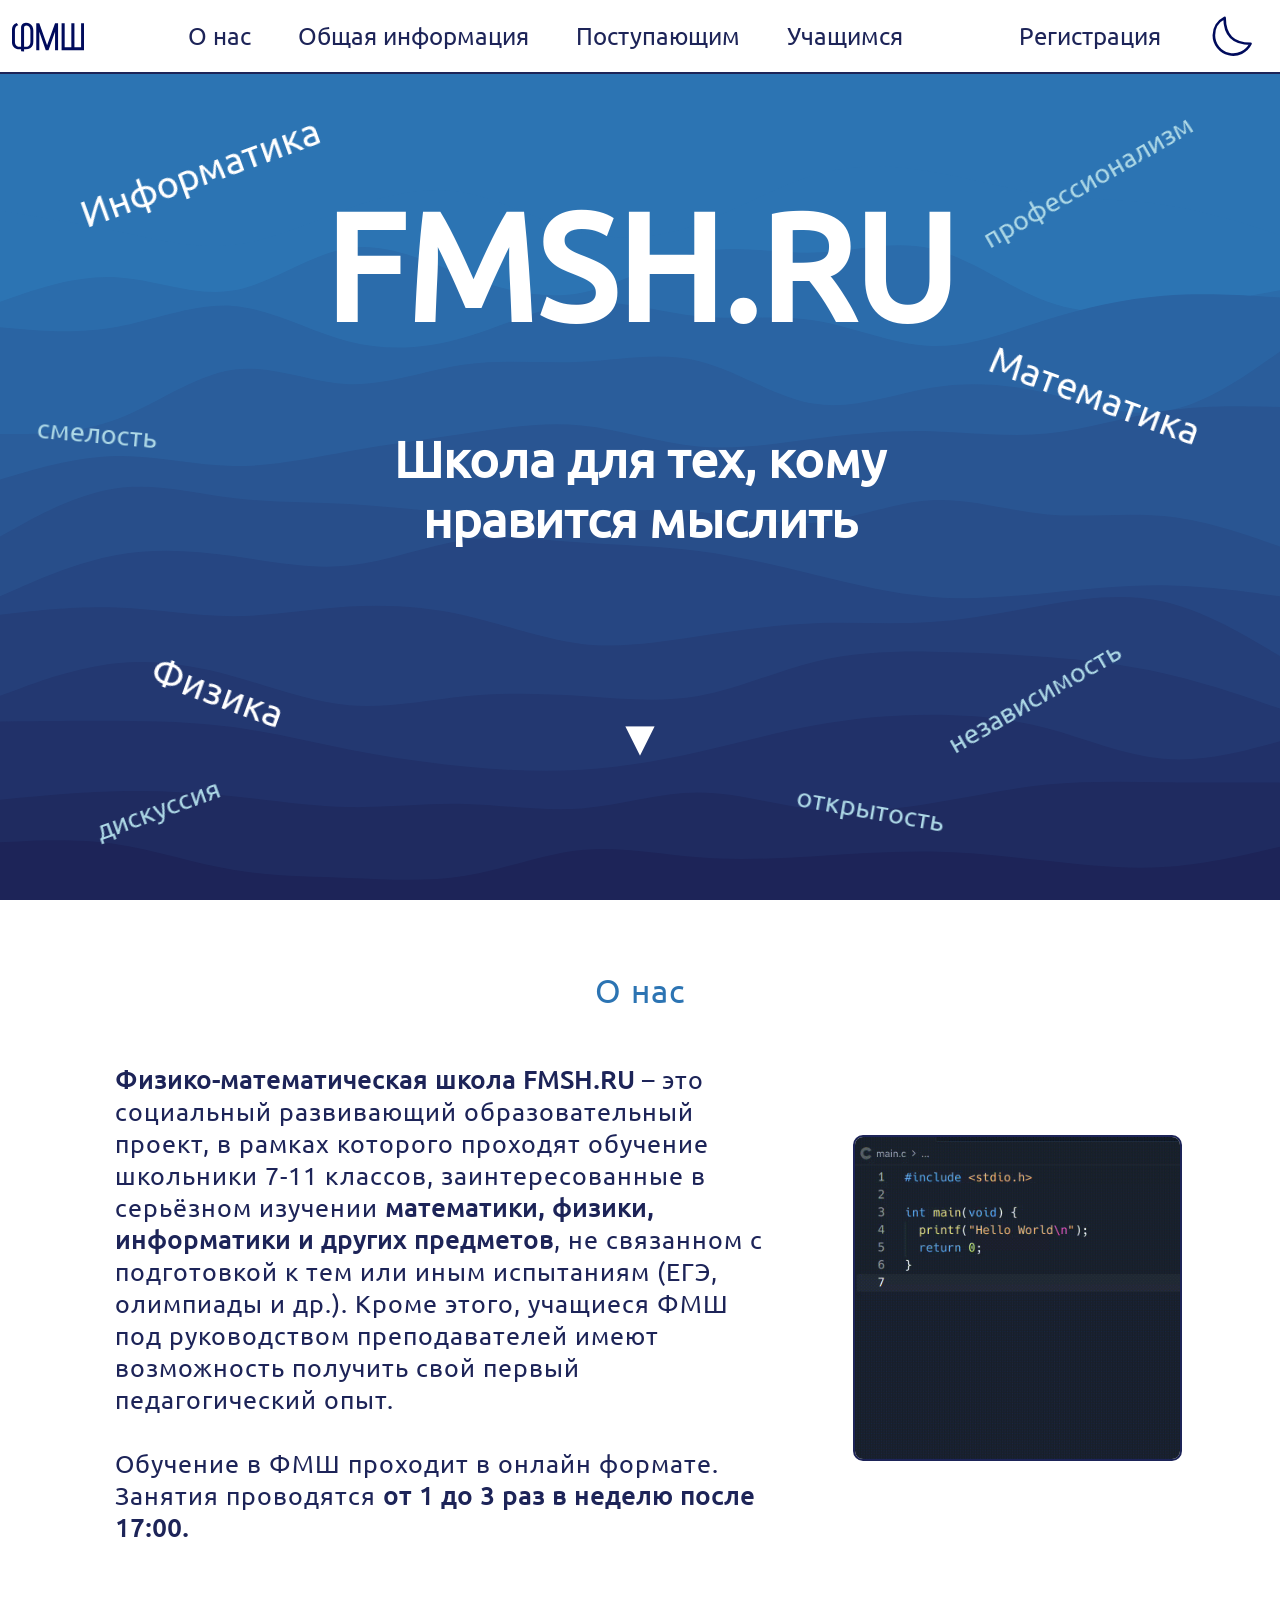
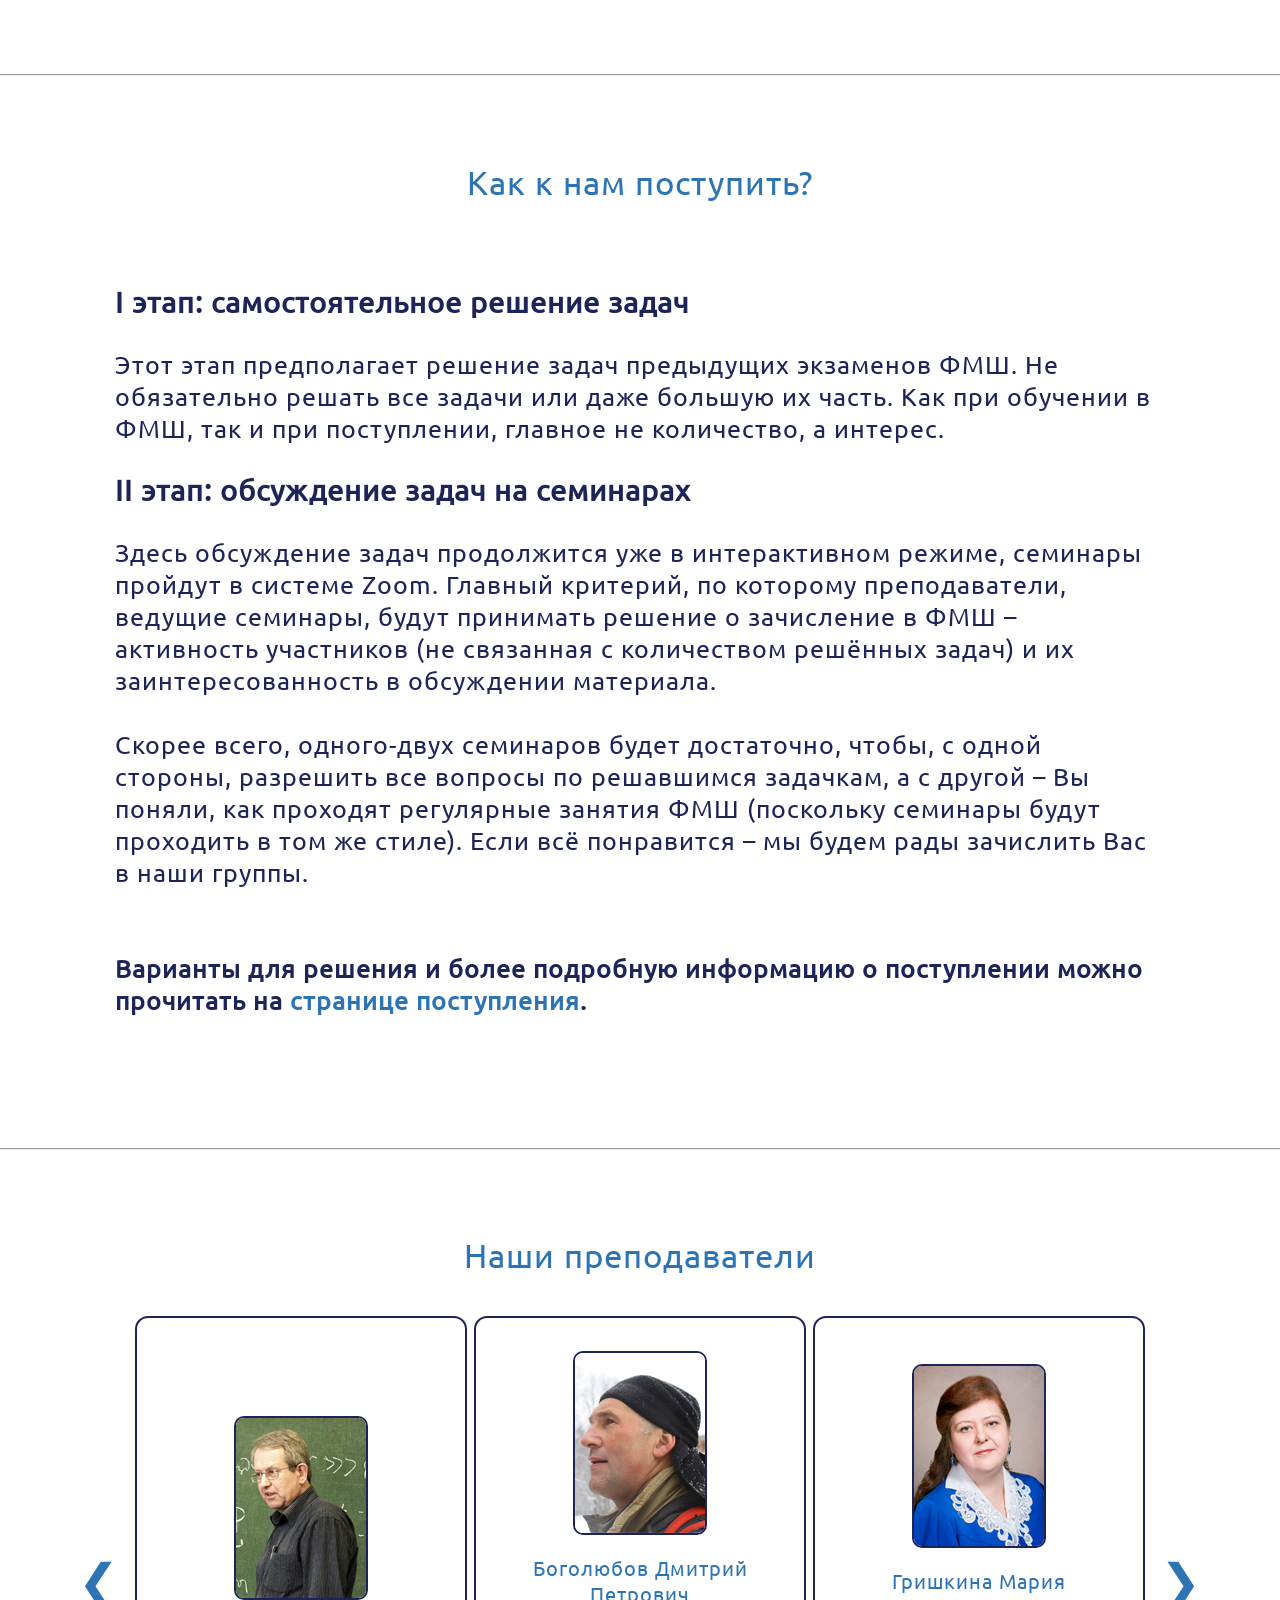
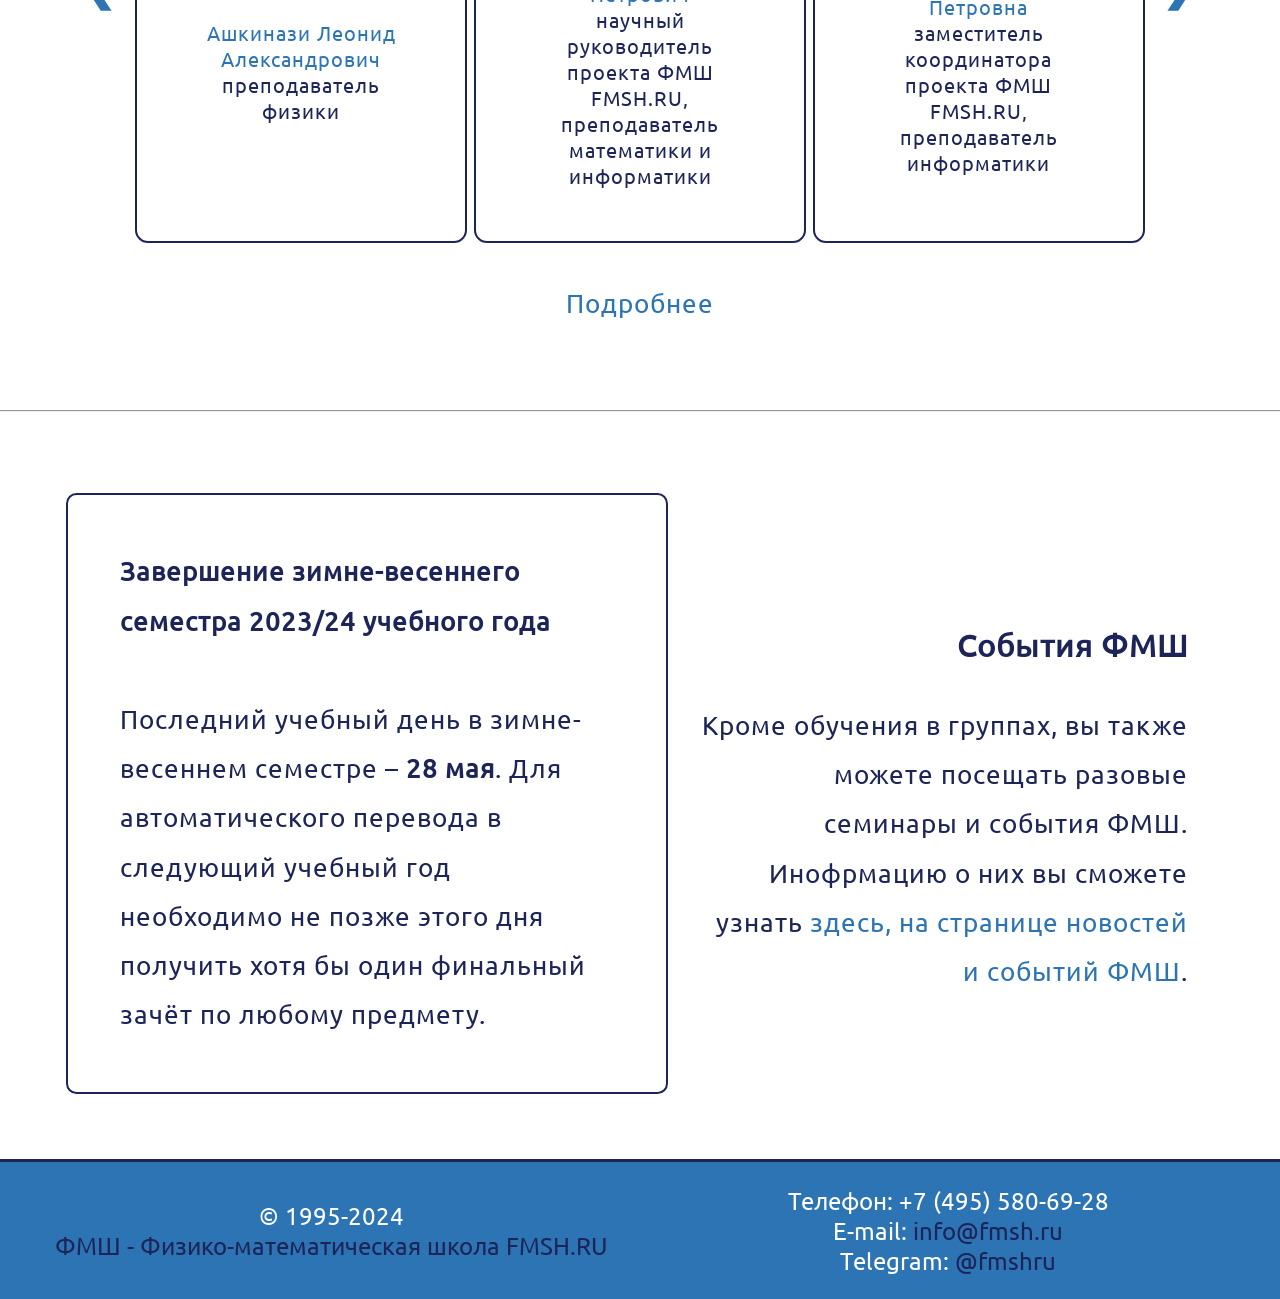
==== commit 64a899ad: "Added mobile versions to index and teachers pages, finished early version of main page" ====
--- a/index/index.html
+++ b/index/index.html
@@ -258,6 +258,15 @@
       </article>
       <hr>
       <article id="calendar-article-holder">
+        <div id="latest-news-block" class="has-border">
+          <b>Завершение зимне-весеннего семестра 2023/24 учебного года</b>
+          <br><br>
+          Последний учебный день в зимне-весеннем семестре – <b>28 мая</b>. Для автоматического перевода в следующий учебный год необходимо не позже этого дня получить хотя бы один финальный зачёт по любому предмету.
+        </div>
+        <div id="info-block-for-latest-news">
+          <h3>События ФМШ</h3>
+          Кроме обучения в группах, вы также можете посещать разовые семинары и события ФМШ. Инофрмацию о них вы сможете узнать <a href="/calendar">здесь, на странице новостей и событий ФМШ</a>.
+        </div>
       </article>
     </div>
   </main>
--- a/index/css/styles.css
+++ b/index/css/styles.css
@@ -306,6 +306,27 @@
     flex-direction: column;
     align-items: center;
 }
+#calendar-article-holder {
+    display: flex;
+    flex-direction: row;
+    align-items: center;
+    justify-content: center;
+    flex-wrap: wrap;
+}
+#calendar-article-holder > div {
+    flex: 1;
+}
+#info-block-for-latest-news {
+    text-align: right;
+    font-size: 80%;
+    padding: var(--proportional-small-padding);
+}
+#latest-news-block {
+    padding: var(--proportional-padding);
+    font-size: 80%;
+
+}
+
 .carusel-holder {
     padding-top: var(--proportional-small-padding);
     padding-bottom: var(--proportional-small-padding);
@@ -378,9 +399,29 @@
     cursor: pointer;
 }
 
-/* Optional responsiveness */
-@media screen and (max-width: 800px) {
-    #teacher-list {
-        max-width: 100%; /* On smaller screens, show fewer teachers */
+@media screen and (max-width: 1000px) {
+    #teacher-list > :first-child, #teacher-list > :last-child {
+        display: none;
+    }
+    #teacher-list{
+        width: 70%;
+    }
+    .carusel-holder {
+        justify-content: center;
+    }
+}
+
+#calendar-article-holder h3 {
+    text-align: right;
+}
+@media screen and (max-width: 720px) {
+    #calendar-article-holder {
+        flex-direction: column-reverse;
+        gap: var(--proportional-padding);
+    }
+    #calendar-article-holder h3, #calendar-article-holder div {
+        flex: 1;
+        text-align: center;
+        line-height: normal;
     }
 }
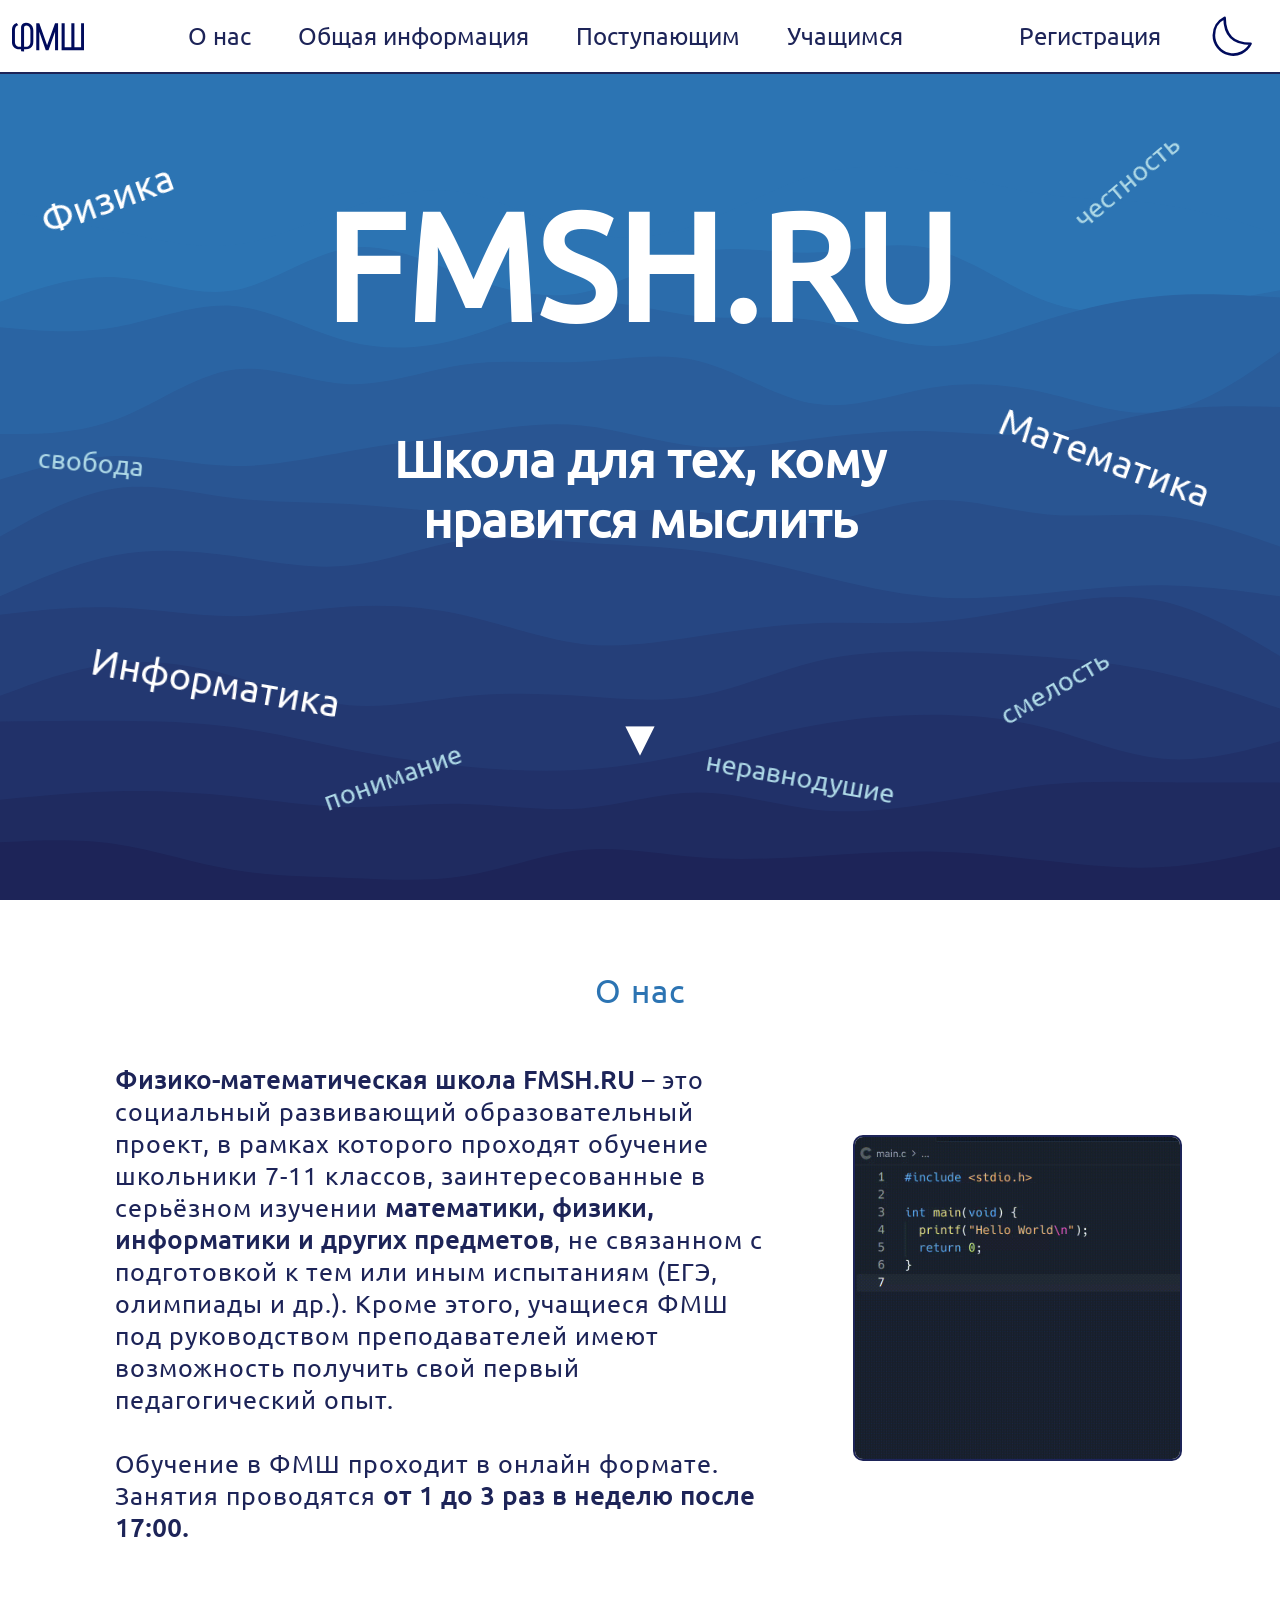
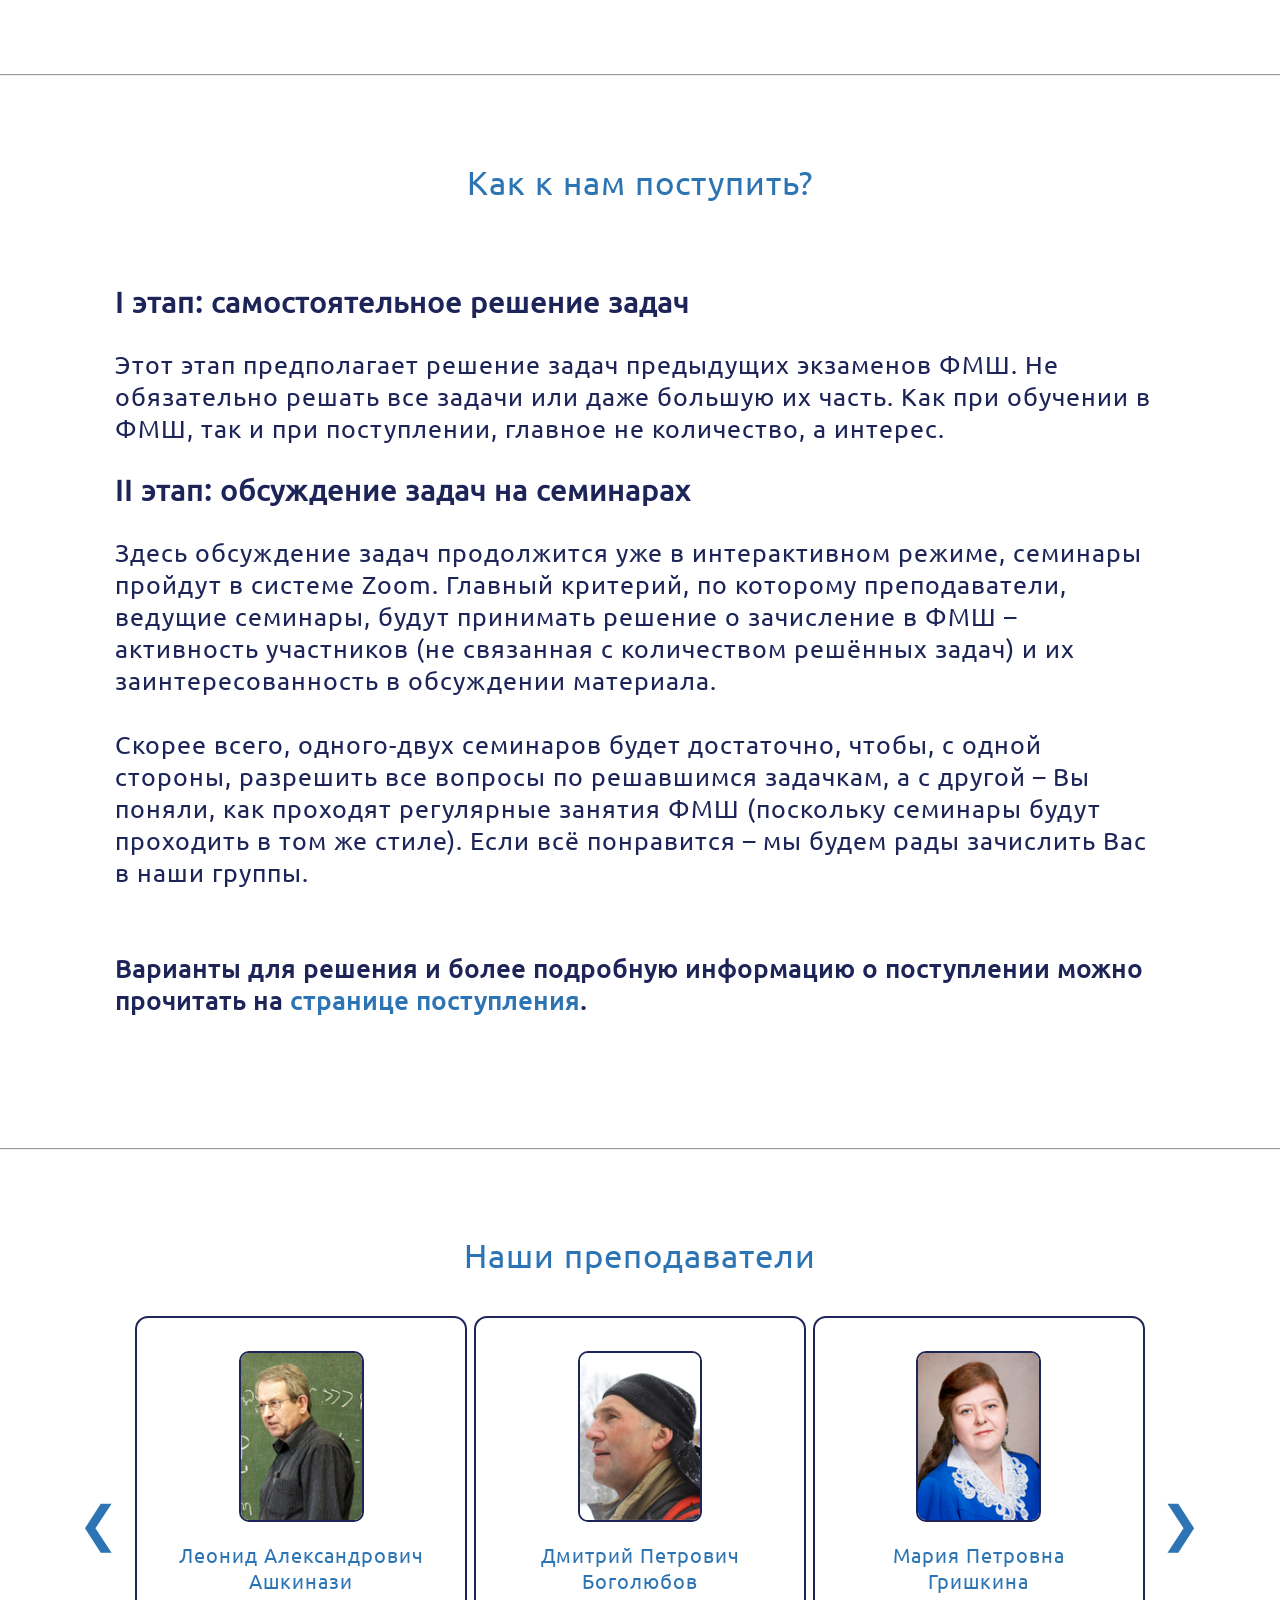
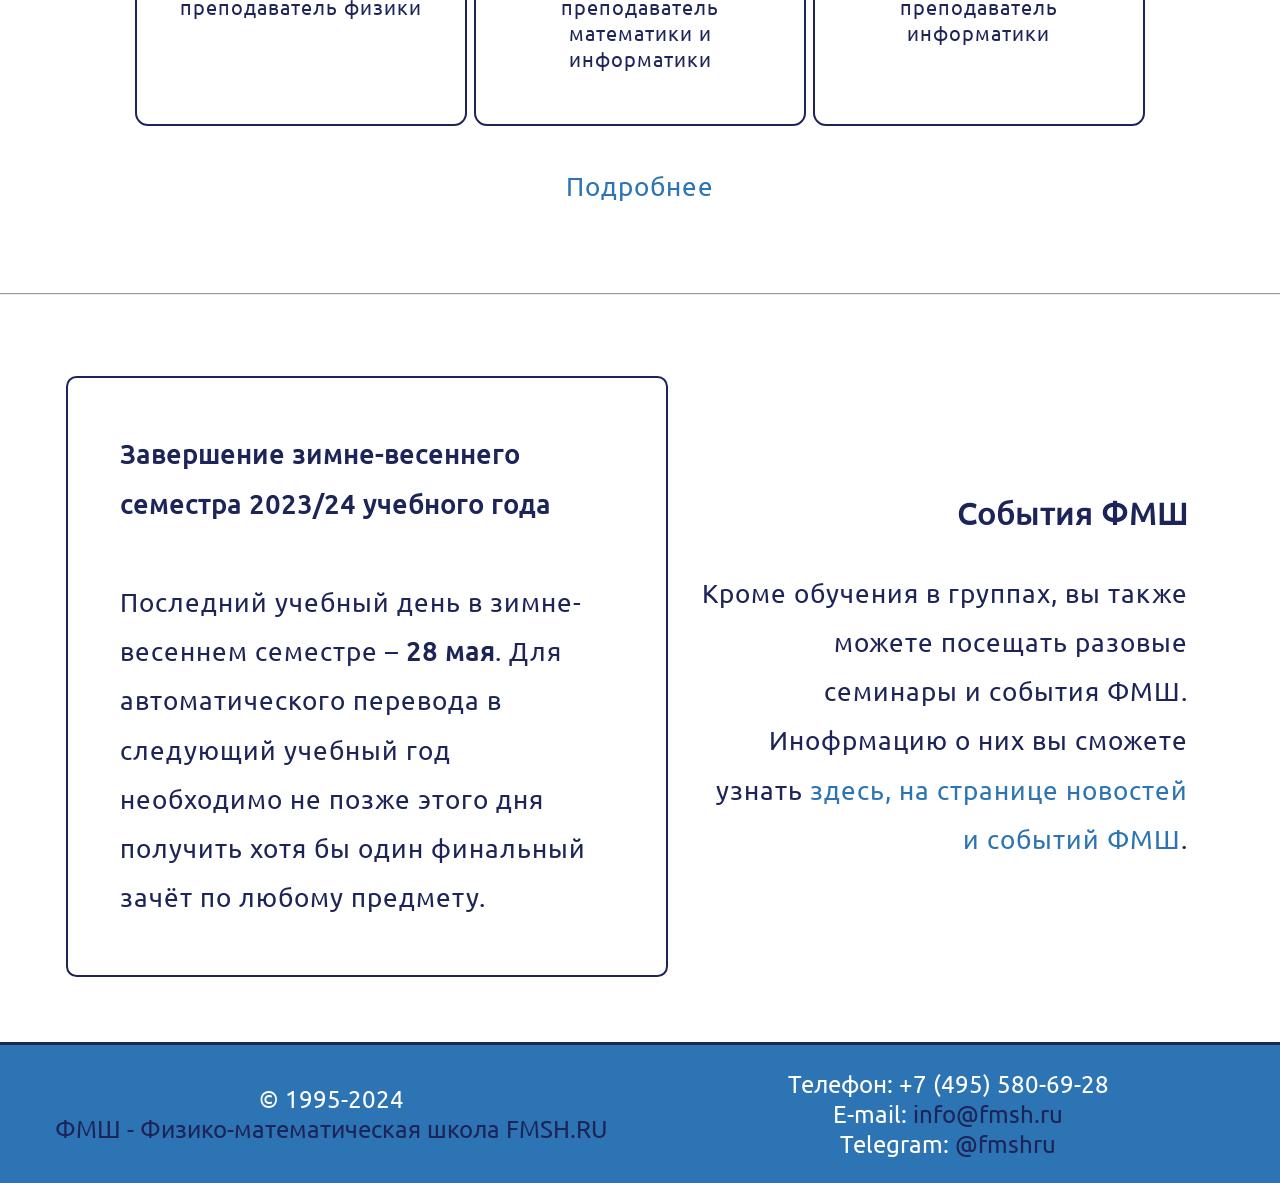
==== commit e84896e7: "Fixed some small issues and bugs" ====
--- a/index/index.html
+++ b/index/index.html
@@ -174,7 +174,7 @@
             <div class="person-holder has-border" id="ashkinazi-leonid-alexandrovich">
               <img src="./ashkinazi-leonid-alexandrovich.jpg" class="person-avatar">
               <div class="person-bio">
-                <a href="#ashkinazi-leonid-alexandrovich">Ашкинази Леонид Александрович</a>
+                <a href="#ashkinazi-leonid-alexandrovich">Леонид Александрович Ашкинази</a>
                 <br>
                 преподаватель физики
               </div>
@@ -183,25 +183,25 @@
             <div class="person-holder has-border" id="bogolyubov-dmitry-petrovich">
               <img src="./bogolyubov-dmitry-petrovich.jpg" class="person-avatar">
               <div class="person-bio">
-                <a href="#bogolyubov-dmitry-petrovich">Боголюбов Дмитрий Петрович</a>
-                <br>
-                научный руководитель проекта ФМШ FMSH.RU, преподаватель математики и информатики
+                <a href="#bogolyubov-dmitry-petrovich">Дмитрий Петрович Боголюбов</a>
+                <br>
+                преподаватель математики и информатики
               </div>
             </div>
       
             <div class="person-holder has-border" id="grishkina-maria-petrovna">
               <img src="./grishkina-maria-petrovna.jpg" class="person-avatar">
               <div class="person-bio">
-                <a href="#grishkina-maria-petrovna">Гришкина Мария Петровна</a>
-                <br>
-                заместитель координатора проекта ФМШ FMSH.RU, преподаватель информатики
+                <a href="#grishkina-maria-petrovna">Мария Петровна Гришкина</a>
+                <br>
+                преподаватель информатики
               </div>
             </div>
       
             <div class="person-holder has-border" id="dvorkin-vladimir-vitalievich">
               <img src="./dvorkin-vladimir-vitalievich.jpg" class="person-avatar">
               <div class="person-bio">
-                <a href="#dvorkin-vladimir-vitalievich">Дворкин Владимир Витальевич</a>
+                <a href="#dvorkin-vladimir-vitalievich">Владимир Витальевич Дворкин</a>
                 <br>
                 преподаватель математики
               </div>
@@ -210,7 +210,7 @@
             <div class="person-holder has-border" id="dvorkina-ludmila-valerievna">
               <img src="./dvorkina-ludmila-valerievna.jpg" class="person-avatar">
               <div class="person-bio">
-                <a href="#dvorkina-ludmila-valerievna">Дворкина Людмила Валерьевна</a>
+                <a href="#dvorkina-ludmila-valerievna">Людмила Валерьевна Дворкина</a>
                 <br>
                 преподаватель русского языка и литературы
               </div>
@@ -219,7 +219,7 @@
             <div class="person-holder has-border" id="zologina-anastasia-nikolaevna">
               <img src="./zologina-anastasia-nikolaevna.jpg" class="person-avatar">
               <div class="person-bio">
-                <a href="#zologina-anastasia-nikolaevna">Зологина Анастасия Николаевна</a>
+                <a href="#zologina-anastasia-nikolaevna">Анастасия Николаевна Зологина</a>
                 <br>
                 преподаватель математики
               </div>
@@ -228,7 +228,7 @@
             <div class="person-holder has-border" id="ilyukhin-denis-olegovich">
               <img src="./ilyukhin-denis-olegovich.jpg" class="person-avatar">
               <div class="person-bio">
-                <a href="#ilyukhin-denis-olegovich">Илюхин Денис Олегович</a>
+                <a href="#ilyukhin-denis-olegovich">Денис Олегович Илюхин</a>
                 <br>
                 преподаватель математики
               </div>
@@ -237,7 +237,7 @@
             <div class="person-holder has-border" id="skobeleva-ekaterina-yurievna">
               <img src="./skobeleva-ekaterina-yurievna.jpg" class="person-avatar">
               <div class="person-bio">
-                <a href="#skobeleva-ekaterina-yurievna">Скобелева Екатерина Юрьевна</a>
+                <a href="#skobeleva-ekaterina-yurievna">Екатерина Юрьевна Скобелева</a>
                 <br>
                 преподаватель информатики
               </div>
@@ -246,9 +246,9 @@
             <div class="person-holder has-border" id="chernatskiy-sergey-genrikhovich">
               <img src="./chernatskiy-sergey-genrikhovich.jpg" class="person-avatar">
               <div class="person-bio">
-                <a href="#chernatskiy-sergey-genrikhovich">Чернацкий Сергей Генрихович</a>
-                <br>
-                координатор проекта ФМШ FMSH.RU, преподаватель математики и информатики
+                <a href="#chernatskiy-sergey-genrikhovich">Сергей Генрихович Чернацкий</a>
+                <br>
+                преподаватель математики и информатики
               </div>
             </div>
           </div>
--- a/common-files/css/global-styles.css
+++ b/common-files/css/global-styles.css
@@ -117,10 +117,8 @@
     font-size: calc(0.75em + 1vw); /* This 'magic value' was discovered by trial-and-error */
     margin: 0;
     box-sizing: border-box;
-    -webkit-user-select: none; /* Safari */
-    -ms-user-select: none; /* IE 10 and IE 11 */
-    user-select: none; /* Standard syntax */
     scroll-behavior: smooth;
+    transition: all 0.3s ease;
 }
 *, *:before, *:after {
     box-sizing: inherit; /* it's border-box unless specified otherwise */
@@ -206,4 +204,141 @@
     border-right : 0;
     border-left: 0;
     width: 100%;
-}+}
+.flex-row-center {
+    display: flex;
+    flex-direction: row;
+    justify-content: center;
+}
+.flex-column-center {
+    display: flex;
+    flex-direction: column;
+    justify-content: center;
+}
+.flex-column-space-evenly {
+    display: flex;
+    flex-direction: column;
+    justify-content: space-evenly;
+}
+.flex-row-space-evenly {
+    display: flex;
+    flex-direction: row;
+    justify-content: space-evenly;
+}
+.text-align-center {
+    text-align: center;
+}
+
+/* These two classes are used for alligning elements with the help of 'flex' */
+.vertical-align-center {
+    display: flex;
+    flex-direction: column;
+    justify-content: center;
+}
+.horizontal-align-center {
+    display: flex;
+    flex-direction: row;
+    justify-content: center;
+}
+
+/* Following three classes are used for creating different paddings */
+.small-padding {
+    padding: var(--proportional-small-padding);
+}
+.x-small-padding {
+    padding: var(--proportional-x-small-padding);
+}
+.xx-small-padding {
+    padding: var(--proportional-xx-small-padding);
+}
+.tooltip, .dotted-underline {
+    text-decoration: underline var(--dark-blue) dotted;
+    padding-left: var(--proportional-x-small-padding);
+}
+.tooltip .tooltip-text {
+    visibility: hidden;
+    width: fit-content;
+    background-color: var(--white);
+    color: var(--dark-blue);
+    padding: var(--proportional-x-small-padding);
+    transform: translateX(-50%) translateY(-100%);
+    min-width: 10em;
+    max-width: 15em;
+    text-align: center;
+    position: absolute;
+    z-index: 2;
+}
+.tooltip:hover .tooltip-text {
+    visibility: visible;
+}
+@media screen and (max-width: 720px) {
+    .tooltip {
+        text-decoration: none;
+        color: var(--blue);
+        font-weight: 900;
+    }
+}
+
+.error-msg {
+    font-size: 60%;
+    color: var(--pastel-red);
+}
+input[type=checkbox] {
+    height: 1em;
+    width: 1em;
+    display: inline;
+}
+input[type=text], input[type=email] {
+    color: var(--dark-blue);
+    padding: var(--proportional-xx-small-padding);
+}
+input::placeholder {
+    color: var(--blue);
+    opacity: var(--placeholder-text-opacity);
+}
+.register-form-input {
+    font-size: 75%;
+    height: 100%;
+    border: 0;
+    border-bottom: var(--dark-blue) solid 2px;
+    background-color: var(--white);
+    text-align: left;
+}
+.form-holder {
+    background-color: var(--white);
+    color: var(--dark-blue);
+    border-radius: 10px;
+}
+.text-input-holder {
+    display: flex;
+    flex-direction: column;
+    padding: var(--proportional-x-small-padding);
+    min-width: 0;
+}
+.form-label {
+    text-align: left;
+    font-size: 75%;
+}
+.select-css { 
+    padding: var(--proportional-x-small-padding);
+    display: block; 
+    color: var(--dark-blue); 
+    box-sizing: border-box; 
+    margin: 0; 
+    -moz-appearance: none;
+    -webkit-appearance: none;
+    appearance: none;
+    background-color: var(--white); 
+    background-image: url('data:image/svg+xml;charset=US-ASCII,%3Csvg%20xmlns%3D%22http%3A%2F%2Fwww.w3.org%2F2000%2Fsvg%22%20width%3D%22292.4%22%20height%3D%22292.4%22%3E%3Cpath%20fill%3D%22%23007CB2%22%20d%3D%22M287%2069.4a17.6%2017.6%200%200%200-13-5.4H18.4c-5%200-9.3%201.8-12.9%205.4A17.6%2017.6%200%200%200%200%2082.2c0%205%201.8%209.3%205.4%2012.9l128%20127.9c3.6%203.6%207.8%205.4%2012.8%205.4s9.2-1.8%2012.8-5.4L287%2095c3.5-3.5%205.4-7.8%205.4-12.8%200-5-1.9-9.2-5.5-12.8z%22%2F%3E%3C%2Fsvg%3E'),
+        linear-gradient(var(--white),var(--white)); 
+    background-repeat: no-repeat, repeat;
+    background-position: right .7em top 50%, 0 0;
+    background-size: .65em auto, 100%;
+}
+.select-css::-ms-expand {
+    display: none;
+}
+.select-css option {
+    background-color: var(--dark-blue);
+    color: var(--white);
+} 
--- a/common-files/css/animations.css
+++ b/common-files/css/animations.css
@@ -265,4 +265,38 @@
     -moz-animation: rotate-back 0.2s ease-out forwards;
     -o-animation: rotate-back 0.2s ease-out forwards;
     -webkit-animation: rotate-back 0.2s ease-out forwards;
+}
+@keyframes highlight_box_invalid {
+    0% {}
+    100% {
+        -webkit-box-shadow: -3px 0 0 0 red;
+        box-shadow: -3px 0 0 0 red;
+    }
+}
+@-o-keyframes highlight_box_invalid {
+    0% {}
+    100% {
+        -webkit-box-shadow: -3px 0 0 0 red;
+        box-shadow: -3px 0 0 0 red;
+    }
+}
+@-moz-keyframes highlight_box_invalid {
+    0% {}
+    100% {
+        -webkit-box-shadow: -3px 0 0 0 red;
+        box-shadow: -3px 0 0 0 red;
+    }
+}
+@-webkit-keyframes highlight_box_invalid {
+    0% {}
+    100% {
+        -webkit-box-shadow: -3px 0 0 0 red;
+        box-shadow: -3px 0 0 0 red;
+    }
+}
+.invalid-input {
+    animation: highlight_box_invalid 0.1s ease-out forwards;
+    -moz-animation: highlight_box_invalid 0.1s ease-out forwards;
+    -o-animation: highlight_box_invalid 0.1s ease-out forwards;
+    -webkit-animation: highlight_box_invalid 0.1s ease-out forwards;
 }
--- a/common-files/css/header-styles.css
+++ b/common-files/css/header-styles.css
@@ -48,6 +48,7 @@
     }
     #register {
         border-radius: 5px;
+        font-size: 110%;
     }
 }
 @media screen and (max-width: 320px) and (orientation: portrait) {
@@ -76,6 +77,7 @@
     }
     #register {
         border-radius: 5px;
+        font-size: 110%;
     }
 }
 @media screen and (max-width: 720px) and (min-width: 320px) and (orientation: landscape) {
@@ -104,6 +106,7 @@
     }
     #register {
         border-radius: 5px;
+        font-size: 110%;
     }
 }
 @media screen and (max-width: 320px) and (orientation: landscape) {
@@ -132,6 +135,7 @@
     }
     #register {
         border-radius: 5px;
+        font-size: 110%;
     }
 }
 /* HEADER STYLING */
@@ -187,6 +191,11 @@
 }
 .logo {
     filter: var(--theme-emoji-bright);
+    margin-left: 0.5em;
+    margin-right: 0.5em;
+}
+.logo-white {
+    filter: var(--theme-emoji-dark);
     margin-left: 0.5em;
     margin-right: 0.5em;
 }
--- a/index/css/styles.css
+++ b/index/css/styles.css
@@ -158,29 +158,6 @@
 
 /* GENERAL STYLING */
 
-/* These two classes are used for alligning elements with the help of 'flex' */
-.vertical-align-center {
-    display: flex;
-    flex-direction: column;
-    justify-content: center;
-}
-.horizontal-align-center {
-    display: flex;
-    flex-direction: row;
-    justify-content: center;
-}
-
-/* Following three classes are used for creating different paddings */
-.small-padding {
-    padding: var(--proportional-small-padding);
-}
-.x-small-padding {
-    padding: var(--proportional-x-small-padding);
-}
-.xx-small-padding {
-    padding: var(--proportional-xx-small-padding);
-}
-
 #subjects, #principles {
     position: absolute;
 }
@@ -197,6 +174,10 @@
 .floating-word {
     position: absolute;
     z-index: 1;
+}
+
+.floating-word:hover {
+    font-size: 110%;
 }
 
 /* These classes are used for styling the main content of the page */
@@ -221,11 +202,13 @@
 }
 .screen-third > div {
     flex: 1;
+    align-items: center;
 }
 .scroller {
     padding: var(--medium-padding);
     z-index: 1;
     text-align: center;
+    width: fit-content;
 }
 
 .article-text {
@@ -296,10 +279,12 @@
     flex-direction: column;
     flex: 1;
     padding: var(--proportional-small-padding);
+    padding-left: var(--proportional-xx-small-padding);
+    padding-right: var(--proportional-xx-small-padding);
     flex-wrap: wrap;
     margin: 0.1em;
     align-items: center;
-    justify-content: center;
+    justify-content: top;
 }
 #teachers-article-holder {
     display: flex;
@@ -333,6 +318,7 @@
     display: flex;
     flex-direction: row;
     align-items: center;
+    justify-content: center;
     width: 100%;
 }
 
@@ -341,10 +327,11 @@
     margin-right: auto;
     border-radius: 10px;
     border: var(--dark-blue) solid 2px;
+    max-width: 100px;
+    min-width: 40%;
 }
 @media screen and (min-width: 1500px) {
     .person-avatar {
-        width: 70%;
         border-radius: 20px;
         border: var(--dark-blue) solid 3px;
     }
@@ -424,4 +411,30 @@
         text-align: center;
         line-height: normal;
     }
+}
+#info-block-for-latest-news h3 {
+    margin-top: 0;
+}
+
+
+/* Better display of the main block on landscape mobile */
+@media screen and (orientation: landscape) and (max-device-width: 932px) {
+    #words {
+        display: none;
+    }
+    #slogan {
+        display: none;
+    }
+    .vertical-align-center {
+        height: fit-content;
+        padding: 0;
+    }
+    #scroller-1, #main-block h3, #main-block h1 {
+        margin: 0;
+        padding: 0;
+    }
+    #website-name {
+        margin: 0;
+        padding: 0;
+    }
 }
